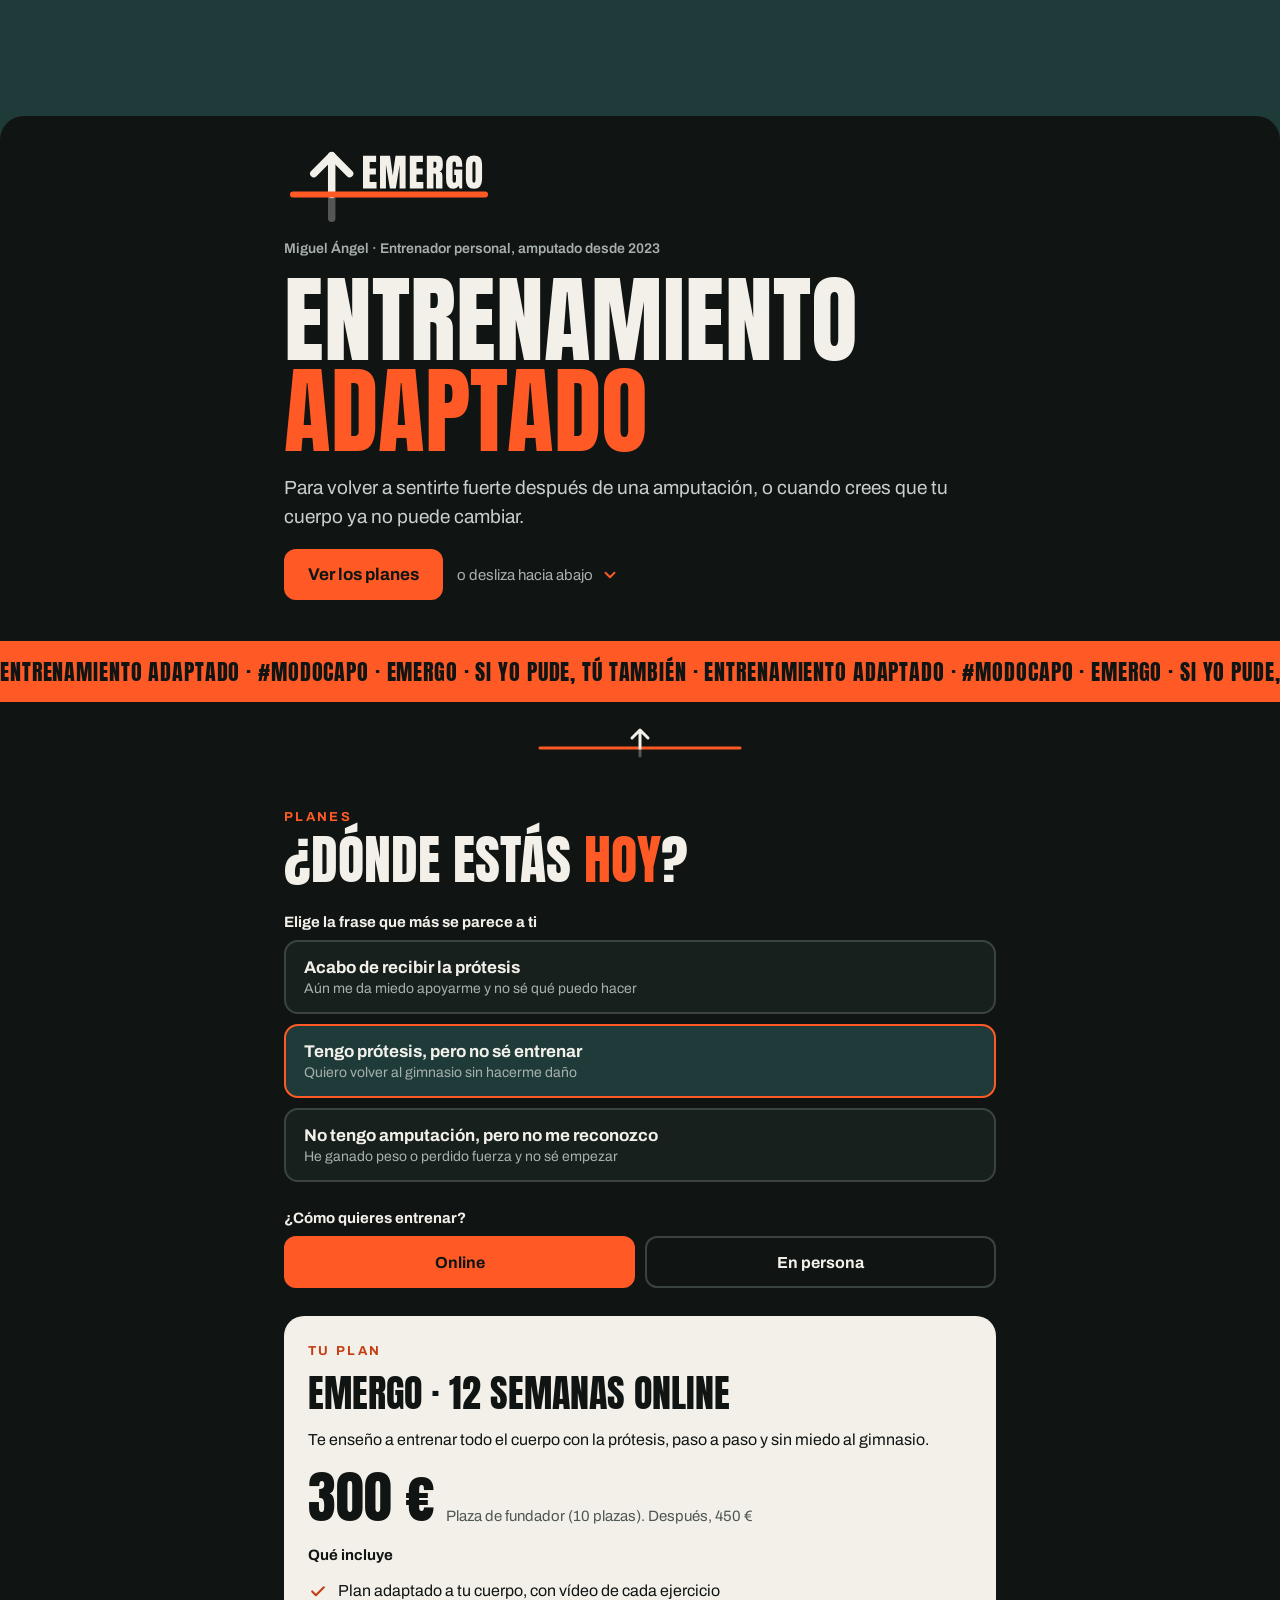
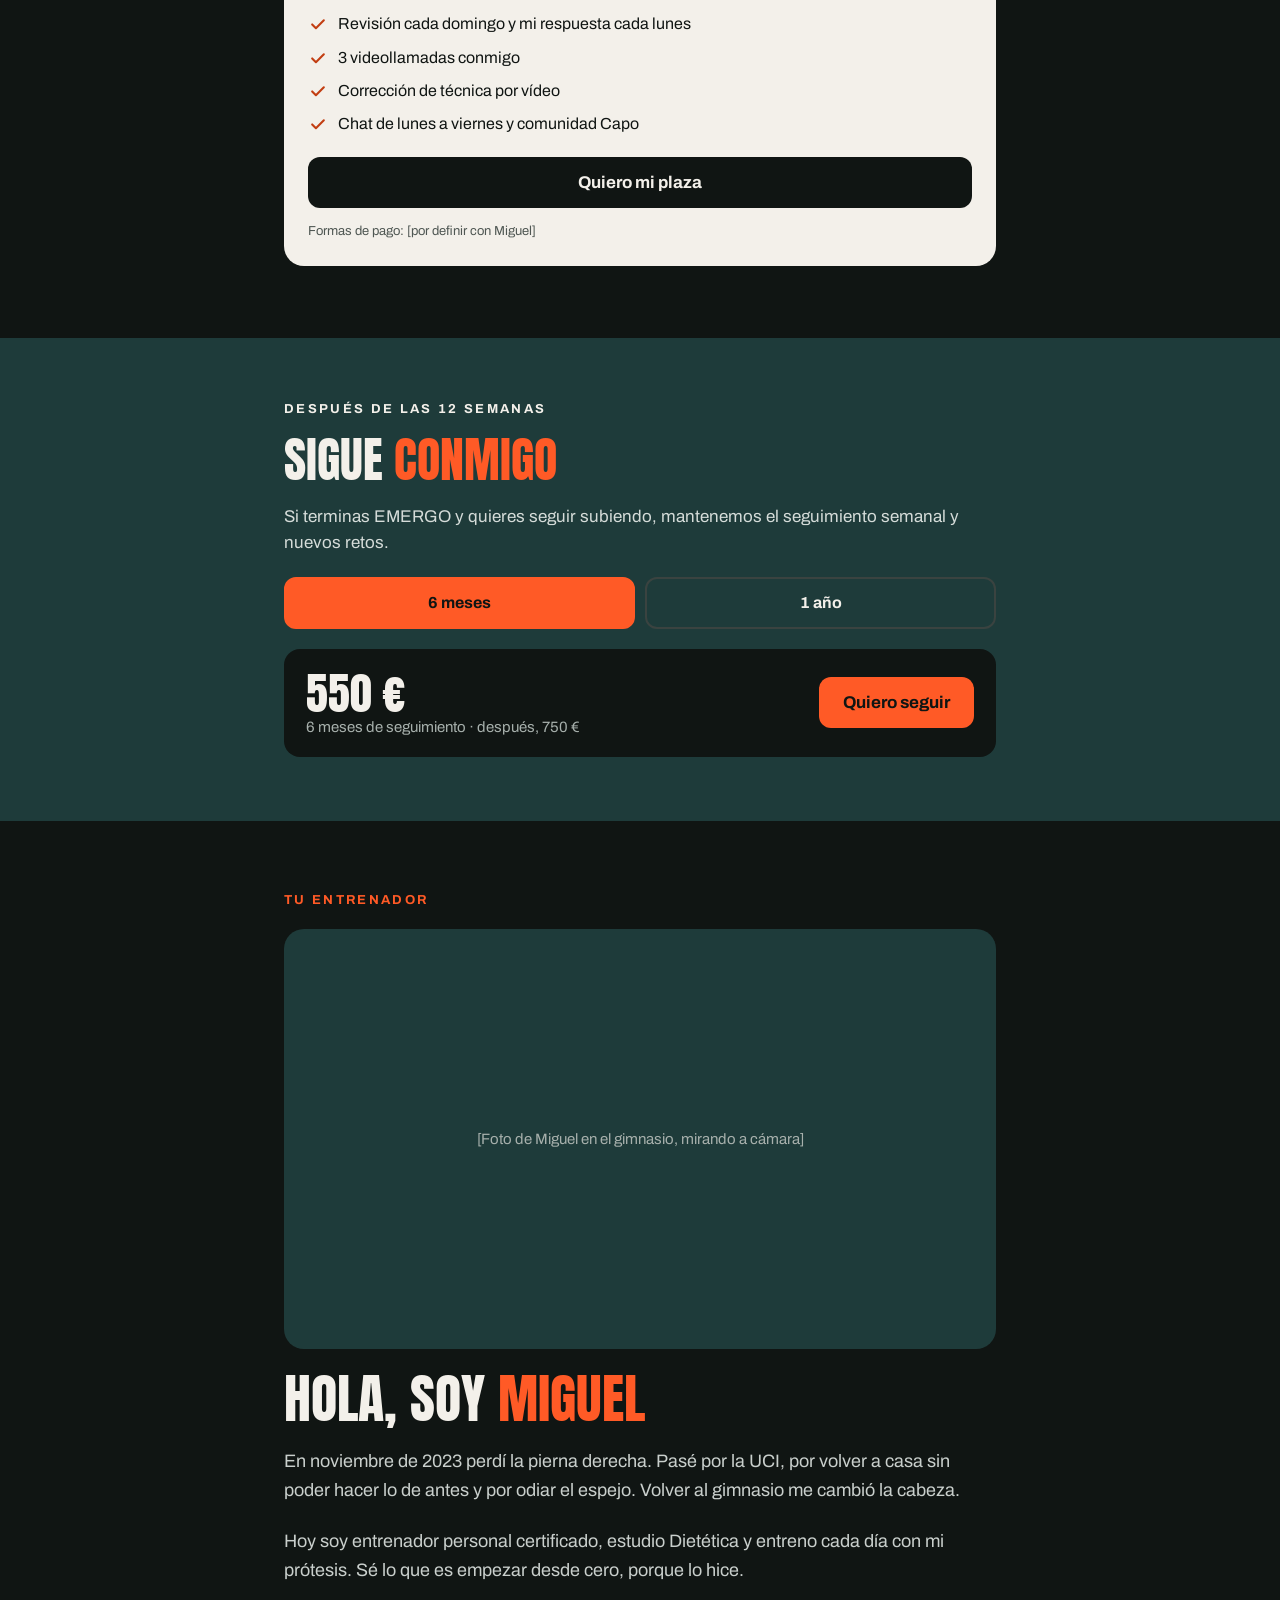
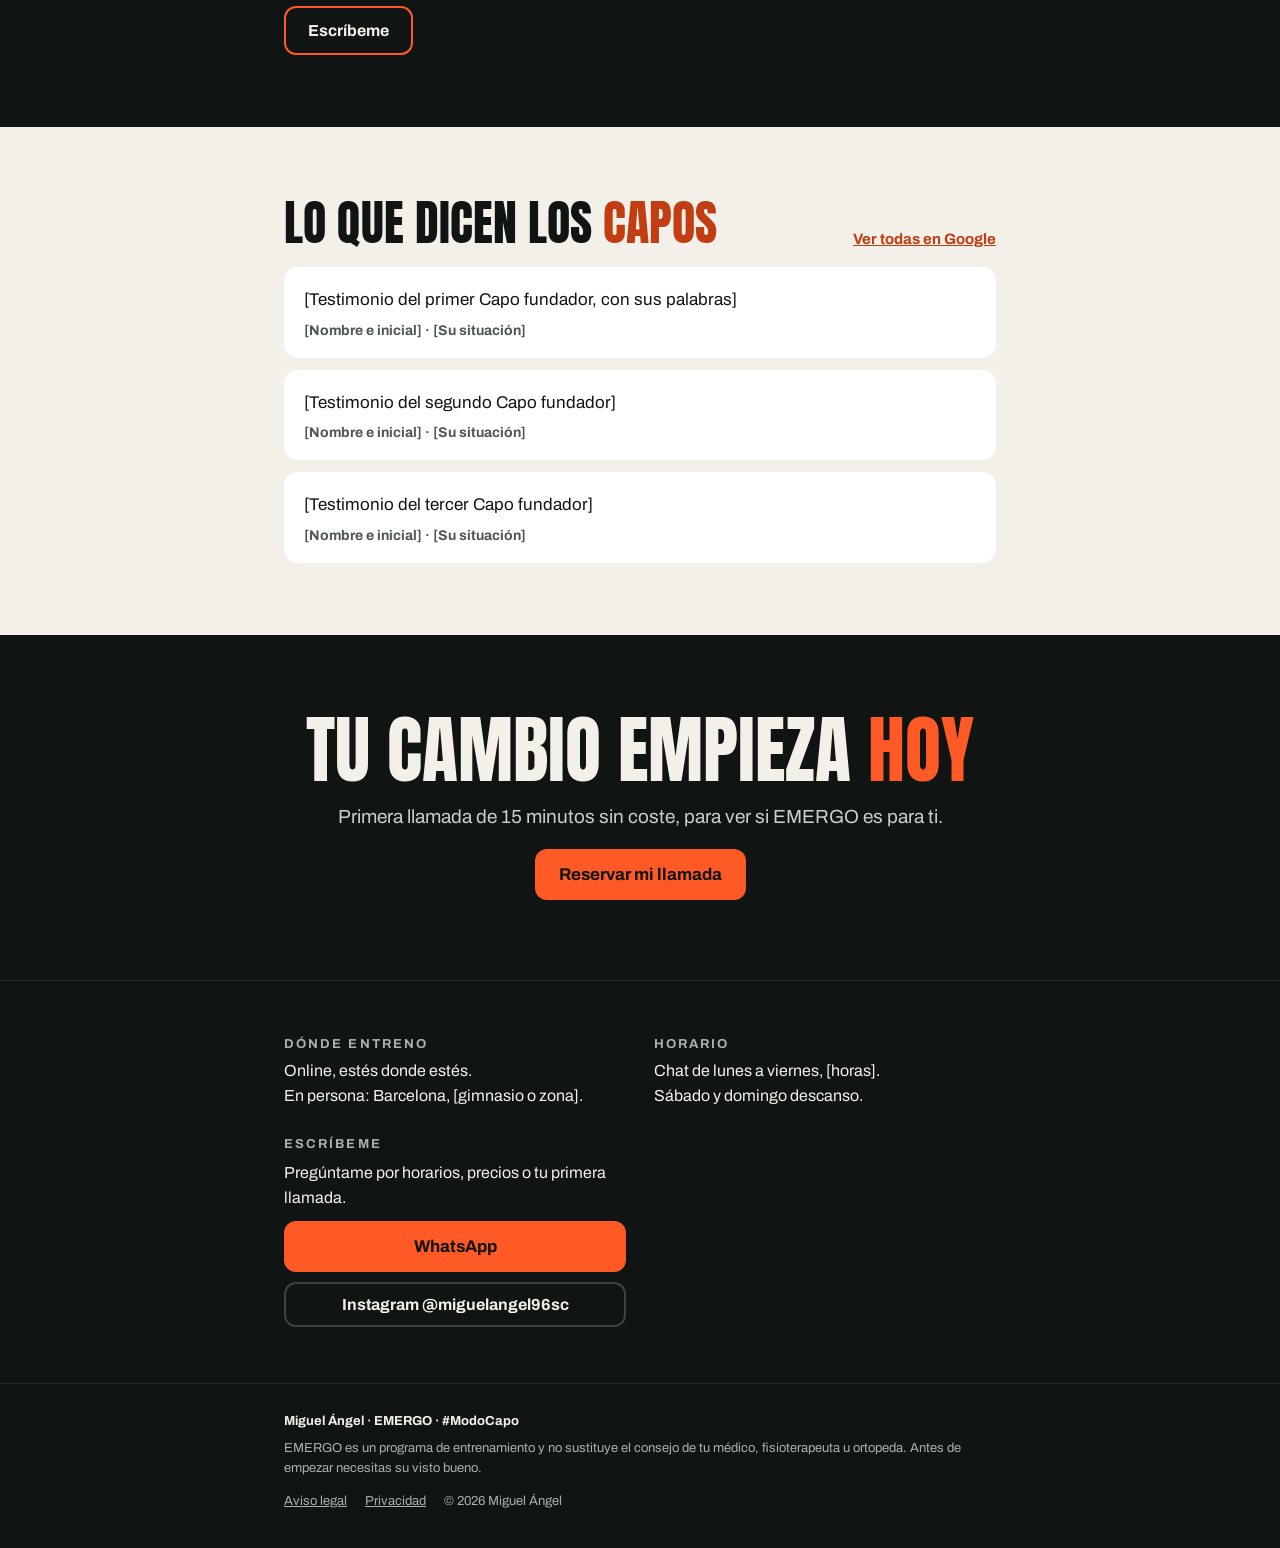
==== index.html @ 6566789f "Add files via upload" ====
<!doctype html>
<html lang="es">
<head>
  <meta charset="utf-8">
  <meta name="viewport" content="width=device-width, initial-scale=1">
  <title>Miguel Ángel · Entrenamiento adaptado | EMERGO</title>
  <meta name="description" content="Entrenamiento online adaptado para volver a sentirte fuerte después de una amputación. EMERGO: 12 semanas con Miguel Ángel, entrenador personal amputado.">
  <meta name="theme-color" content="#101513">
  <meta property="og:title" content="Miguel Ángel · Entrenamiento adaptado">
  <meta property="og:description" content="EMERGO: 12 semanas para volver a sentirte fuerte, con alguien que ya lo vivió.">
  <meta property="og:type" content="website">
  <meta property="og:locale" content="es_ES">
  <meta property="og:image" content="https://TU-DOMINIO/compartir.jpg">
  <meta property="og:url" content="https://TU-DOMINIO/">
  <meta name="twitter:card" content="summary_large_image">
  <link rel="icon" href="/favicon.svg" type="image/svg+xml">
  <link rel="apple-touch-icon" href="/apple-touch-icon.png">
  <link rel="canonical" href="https://TU-DOMINIO/">
  <link rel="stylesheet" href="/estilos.css">
  <script>document.documentElement.classList.add('js');</script>
</head>
<body>

  <!-- ============ 1. PORTADA ============ -->
  <section id="inicio" class="portada">
    <!-- FOTO: sube la foto con el nombre portada.jpg y se verá sola. Luego borra el texto de dentro. -->
    <div class="portada__foto a-zoom">[Foto a pantalla completa: Miguel entrenando, prótesis a la vista]</div>

    <div class="portada__caja">
      <div class="contenedor pila">
        <div class="marca a-sube">
          <svg class="logo" viewBox="0 36 563.5 200" width="210" height="75" role="img" aria-label="EMERGO"><g class="a-emerge"><path d="M128.00 224.00 L128.00 160.00" stroke="#F3F0EA" stroke-width="20.00" stroke-linecap="round" fill="none" opacity="0.3"/><path d="M128.00 160.00 L128.00 56.00" stroke="#F3F0EA" stroke-width="20.00" stroke-linecap="round" fill="none"/><path d="M80.00 104.00 L128.00 56.00 L176.00 104.00" stroke="#F3F0EA" stroke-width="20.00" stroke-linecap="round" stroke-linejoin="round" fill="none"/></g><path d="M24.00 160.00 L539.45 160.00" stroke="#FF5A26" stroke-width="16.00" stroke-linecap="round" fill="none"/><path d="M212.0 144.0V56.0H247.2V73.0H229.9V90.15H246.5V106.69999999999999H229.9V126.85H248.35V144.0ZM257.67 144.0V56.0H284.47L291.87 109.65L299.22 56.0H326.27V144.0H310.17V80.6L300.07 144.0H284.27L273.57 80.6V144.0ZM337.59 144.0V56.0H372.79V73.0H355.49V90.15H372.09000000000003V106.69999999999999H355.49V126.85H373.94V144.0ZM383.26 144.0V56.0H410.26Q417.01 56.0 420.46000000000004 59.074999999999996Q423.91 62.14999999999999 425.08500000000004 67.675Q426.26 73.2 426.26 80.65Q426.26 87.85 424.435 92.14999999999999Q422.61 96.44999999999999 417.56 98.1Q421.71000000000004 98.94999999999999 423.385 102.225Q425.06 105.5 425.06 110.69999999999999V144.0H407.71000000000004V109.55Q407.71000000000004 105.69999999999999 406.135 104.77499999999999Q404.56 103.85 401.06 103.85V144.0ZM401.16 88.6H405.41Q409.06 88.6 409.06 80.65Q409.06 75.5 408.26 73.9Q407.46000000000004 72.3 405.26 72.3H401.16ZM453.73 144.8Q434.88 144.8 434.88 117.8V79.85Q434.88 55.19999999999999 456.48 55.19999999999999Q465.38 55.19999999999999 470.13 58.77499999999999Q474.88 62.349999999999994 476.68 69.19999999999999Q478.48 76.05 478.48 85.9H461.28000000000003V78.1Q461.28000000000003 75.25 460.505 73.32499999999999Q459.73 71.39999999999999 457.28000000000003 71.39999999999999Q454.23 71.39999999999999 453.255 73.44999999999999Q452.28000000000003 75.5 452.28000000000003 77.95V120.6Q452.28000000000003 124.15 453.20500000000004 126.375Q454.13 128.6 456.83 128.6Q459.63 128.6 460.555 126.375Q461.48 124.15 461.48 120.5V107.94999999999999H456.78000000000003V92.75H478.28000000000003V144.0H471.23L468.23 136.6Q463.63 144.8 453.73 144.8ZM509.75 144.8Q499.20000000000005 144.8 493.625 138.425Q488.05 132.05 488.05 120.0V78.2Q488.05 66.89999999999999 493.57500000000005 61.04999999999999Q499.1 55.19999999999999 509.75 55.19999999999999Q520.4 55.19999999999999 525.925 61.04999999999999Q531.45 66.89999999999999 531.45 78.2V120.0Q531.45 132.05 525.875 138.425Q520.3000000000001 144.8 509.75 144.8ZM509.90000000000003 128.6Q513.9 128.6 513.9 120.85V77.89999999999999Q513.9 71.39999999999999 510.0 71.39999999999999Q505.6 71.39999999999999 505.6 78.05V120.95Q505.6 125.05 506.6 126.82499999999999Q507.6 128.6 509.90000000000003 128.6Z" fill="#F3F0EA"/></svg>
        </div>
        <span class="marca__texto a-sube">Miguel Ángel · Entrenador personal, amputado desde 2023</span>
        <h1 class="titulo-xl a-sube d1">Entrenamiento <span class="naranja a-sube d2" style="display:inline-block">adaptado</span></h1>
        <p class="texto-grande a-sube d3">Para volver a sentirte fuerte después de una amputación, o cuando crees que tu cuerpo ya no puede cambiar.</p>
        <div class="fila a-sube d4">
          <a href="#planes" class="btn btn--naranja boton a-brillo">Ver los planes</a>
          <span class="suave fila-mini">o desliza hacia abajo
            <svg class="a-flota" width="18" height="18" viewBox="0 0 24 24" fill="none" stroke="#FF5A26" stroke-width="2.5" stroke-linecap="round" stroke-linejoin="round" aria-hidden="true"><path d="M6 9l6 6 6-6"/></svg>
          </span>
        </div>
      </div>
    </div>
  </section>

  <!-- Cinta que se mueve -->
  <div class="cinta-caja" aria-hidden="true">
    <div class="cinta">
      <span>ENTRENAMIENTO ADAPTADO · #MODOCAPO · EMERGO · SI YO PUDE, TÚ TAMBIÉN · ENTRENAMIENTO ADAPTADO · #MODOCAPO · EMERGO · SI YO PUDE, TÚ TAMBIÉN ·</span>
      <span>ENTRENAMIENTO ADAPTADO · #MODOCAPO · EMERGO · SI YO PUDE, TÚ TAMBIÉN · ENTRENAMIENTO ADAPTADO · #MODOCAPO · EMERGO · SI YO PUDE, TÚ TAMBIÉN ·</span>
    </div>
  </div>

  <div class="separador" aria-hidden="true">
    <svg width="220" height="40" viewBox="0 0 220 40" style="overflow:visible">
      <path class="a-linea" d="M10 26 H210" stroke="#FF5A26" stroke-width="3" stroke-linecap="round"/>
      <g class="a-emerge">
        <path d="M110 34 V26" stroke="#F3F0EA" stroke-width="3" stroke-linecap="round" opacity="0.3"/>
        <path d="M110 26 V8 M102 16 L110 8 L118 16" fill="none" stroke="#F3F0EA" stroke-width="3" stroke-linecap="round" stroke-linejoin="round"/>
      </g>
    </svg>
  </div>

  <!-- ============ 2. PLANES ============ -->
  <section id="planes" class="contenedor seccion pila-28">
    <div class="pila-8">
      <span class="etiqueta naranja">PLANES</span>
      <h2 class="titulo-l revela">¿Dónde estás <span class="naranja">hoy</span>?</h2>
    </div>

    <fieldset class="grupo">
      <legend>Elige la frase que más se parece a ti</legend>
      <div class="pila-10" data-grupo="nivel">
        <button type="button" class="opcion tarjeta" data-valor="reciente" aria-pressed="false">
          <strong>Acabo de recibir la prótesis</strong>
          <span>Aún me da miedo apoyarme y no sé qué puedo hacer</span>
        </button>
        <button type="button" class="opcion tarjeta" data-valor="protesis" aria-pressed="true">
          <strong>Tengo prótesis, pero no sé entrenar</strong>
          <span>Quiero volver al gimnasio sin hacerme daño</span>
        </button>
        <button type="button" class="opcion tarjeta" data-valor="sin" aria-pressed="false">
          <strong>No tengo amputación, pero no me reconozco</strong>
          <span>He ganado peso o perdido fuerza y no sé empezar</span>
        </button>
      </div>
    </fieldset>

    <fieldset class="grupo">
      <legend>¿Cómo quieres entrenar?</legend>
      <div class="dos-columnas" data-grupo="modo">
        <button type="button" class="chip boton" data-valor="online" aria-pressed="true">Online</button>
        <button type="button" class="chip boton" data-valor="presencial" aria-pressed="false">En persona</button>
      </div>
    </fieldset>

    <article class="plan revela" aria-live="polite">
      <span class="etiqueta naranja-oscuro">TU PLAN</span>
      <h3 class="plan__nombre" id="plan-nombre">EMERGO · 12 semanas online</h3>
      <p class="plan__frase" id="plan-frase">Te enseño a entrenar todo el cuerpo con la prótesis, paso a paso y sin miedo al gimnasio.</p>
      <div class="plan__precio-fila">
        <span class="plan__precio" id="plan-precio">300 €</span>
        <span class="plan__nota" id="plan-nota">Plaza de fundador (10 plazas). Después, 450 €</span>
      </div>
      <h4 class="plan__sub">Qué incluye</h4>
      <ul class="lista-check" id="plan-incluye"></ul>
      <a href="#contacto" class="btn btn--oscuro boton" id="plan-boton">Quiero mi plaza</a>
      <p class="plan__pago">Formas de pago: [por definir con Miguel]</p>
    </article>
  </section>

  <!-- ============ 3. SIGUE CONMIGO ============ -->
  <section class="fondo-profundo">
    <div class="contenedor seccion-64 pila-20">
      <span class="etiqueta">DESPUÉS DE LAS 12 SEMANAS</span>
      <h2 class="titulo-m revela">Sigue <span class="naranja">conmigo</span></h2>
      <p class="texto-17 claro">Si terminas EMERGO y quieres seguir subiendo, mantenemos el seguimiento semanal y nuevos retos.</p>
      <div class="dos-columnas" data-grupo="seguir">
        <button type="button" class="chip boton" data-valor="6" aria-pressed="true">6 meses</button>
        <button type="button" class="chip boton" data-valor="12" aria-pressed="false">1 año</button>
      </div>
      <div class="seguir revela" aria-live="polite">
        <div class="pila-4">
          <span class="seguir__precio" id="seguir-precio">550 €</span>
          <span class="suave texto-14" id="seguir-nota">6 meses de seguimiento · después, 750 €</span>
        </div>
        <a href="#contacto" class="btn btn--naranja boton">Quiero seguir</a>
      </div>
    </div>
  </section>

  <!-- ============ 4. HOLA, SOY MIGUEL ============ -->
  <section class="contenedor seccion-72 pila-22">
    <span class="etiqueta naranja">TU ENTRENADOR</span>
    <!-- FOTO: sube la foto con el nombre miguel.jpg y se verá sola. Luego borra el texto de dentro. -->
    <div class="foto-miguel revela">[Foto de Miguel en el gimnasio, mirando a cámara]</div>
    <h2 class="titulo-l revela">Hola, soy <span class="naranja">Miguel</span></h2>
    <p class="texto-18 revela">En noviembre de 2023 perdí la pierna derecha. Pasé por la UCI, por volver a casa sin poder hacer lo de antes y por odiar el espejo. Volver al gimnasio me cambió la cabeza.</p>
    <p class="texto-18 revela">Hoy soy entrenador personal certificado, estudio Dietética y entreno cada día con mi prótesis. Sé lo que es empezar desde cero, porque lo hice.</p>
    <a href="#contacto" class="btn btn--borde boton" style="align-self:flex-start">Escríbeme</a>
  </section>

  <!-- ============ 5. TESTIMONIOS ============ -->
  <section class="fondo-hueso">
    <div class="contenedor seccion-72 pila-20">
      <div class="fila-entre">
        <h2 class="titulo-m revela">Lo que dicen los <span class="naranja-oscuro">Capos</span></h2>
        <!-- Cambia el # por el enlace a la ficha de Google de Miguel -->
        <a href="#" class="enlace-oscuro">Ver todas en Google</a>
      </div>
      <div class="pila-12">
        <figure class="testimonio revela tarjeta">
          <blockquote>[Testimonio del primer Capo fundador, con sus palabras]</blockquote>
          <figcaption>[Nombre e inicial] · [Su situación]</figcaption>
        </figure>
        <figure class="testimonio revela tarjeta">
          <blockquote>[Testimonio del segundo Capo fundador]</blockquote>
          <figcaption>[Nombre e inicial] · [Su situación]</figcaption>
        </figure>
        <figure class="testimonio revela tarjeta">
          <blockquote>[Testimonio del tercer Capo fundador]</blockquote>
          <figcaption>[Nombre e inicial] · [Su situación]</figcaption>
        </figure>
      </div>
    </div>
  </section>

  <!-- ============ 6. CIERRE ============ -->
  <section class="contenedor seccion-80 pila-18 centrado">
    <h2 class="titulo-xl-2 revela">Tu cambio empieza <span class="naranja">hoy</span></h2>
    <p class="texto-grande">Primera llamada de 15 minutos sin coste, para ver si EMERGO es para ti.</p>
    <a href="#contacto" class="btn btn--naranja boton a-brillo">Reservar mi llamada</a>
  </section>

  <!-- ============ 7. CONTACTO ============ -->
  <section id="contacto" class="borde-arriba">
    <div class="contenedor seccion-56 rejilla-contacto">
      <div class="pila-8">
        <h3 class="mini-titulo">DÓNDE ENTRENO</h3>
        <p>Online, estés donde estés.<br>En persona: Barcelona, [gimnasio o zona].</p>
      </div>
      <div class="pila-8">
        <h3 class="mini-titulo">HORARIO</h3>
        <p>Chat de lunes a viernes, [horas].<br>Sábado y domingo descanso.</p>
      </div>
      <div class="pila-10">
        <h3 class="mini-titulo">ESCRÍBEME</h3>
        <p>Pregúntame por horarios, precios o tu primera llamada.</p>
        <!-- WHATSAPP: cambia 34XXXXXXXXX por el número de Miguel (34 + su móvil, sin espacios ni +) -->
        <a href="https://wa.me/34XXXXXXXXX?text=Hola%20Miguel%2C%20CAPO" class="btn btn--naranja boton" target="_blank" rel="noopener">WhatsApp</a>
        <a href="https://instagram.com/miguelangel96sc" class="btn btn--gris boton" target="_blank" rel="noopener">Instagram @miguelangel96sc</a>
      </div>
    </div>
  </section>

  <footer class="borde-arriba">
    <div class="contenedor pie">
      <span class="pie__marca">Miguel Ángel · EMERGO · #ModoCapo</span>
      <span>EMERGO es un programa de entrenamiento y no sustituye el consejo de tu médico, fisioterapeuta u ortopeda. Antes de empezar necesitas su visto bueno.</span>
      <nav class="pie__legal" aria-label="Legal"><a href="/aviso-legal">Aviso legal</a><a href="/privacidad">Privacidad</a><span>© 2026 Miguel Ángel</span></nav>
    </div>
  </footer>

  <script src="/app.js" defer></script>
</body>
</html>
---- estilos.css ----
/* =========================================================
   Web de Miguel Ángel · EMERGO
   Colores: Fondo #101513 · Profundo #1E3B3A · Piedra #A7B0AC
            Hueso #F3F0EA · Brasa #FF5A26 · Brasa oscura #C23E12
   Letras:  Anton (títulos) + Archivo (texto)
   ========================================================= */

/* Tipografías metidas dentro de este archivo (sin Google Fonts ni carpetas) */
@font-face { font-family: 'Anton'; src: url('[data-uri]') format('woff2'); font-weight: 400; font-display: swap; }
@font-face { font-family: 'Archivo'; src: url('[data-uri]') format('woff2'); font-weight: 400; font-display: swap; }
@font-face { font-family: 'Archivo'; src: url('[data-uri]') format('woff2'); font-weight: 500; font-display: swap; }
@font-face { font-family: 'Archivo'; src: url('[data-uri]') format('woff2'); font-weight: 600; font-display: swap; }
@font-face { font-family: 'Archivo'; src: url('[data-uri]') format('woff2'); font-weight: 700; font-display: swap; }
@font-face { font-family: 'Archivo'; src: url('[data-uri]') format('woff2'); font-weight: 800; font-display: swap; }

:root {
  --fondo: #101513;
  --profundo: #1E3B3A;
  --piedra: #A7B0AC;
  --hueso: #F3F0EA;
  --brasa: #FF5A26;
  --brasa-oscura: #C23E12;
  --gris-texto: #4F5753;
  --linea: #3A4340;
  --caja: #18201E;
}

* { box-sizing: border-box; }
html { scroll-behavior: smooth; }
body {
  margin: 0;
  background: var(--fondo);
  color: var(--hueso);
  font-family: 'Archivo', system-ui, sans-serif;
  -webkit-font-smoothing: antialiased;
}
a { color: var(--brasa); }
a:hover { color: #FF7A4F; }
p { margin: 0; }
h1, h2, h3, h4 { margin: 0; }
img { max-width: 100%; display: block; }

/* ---------- Estructura ---------- */
.contenedor { max-width: 760px; margin: 0 auto; padding-left: 24px; padding-right: 24px; }
.seccion { padding-top: 48px; padding-bottom: 72px; }
.seccion-56 { padding-top: 56px; padding-bottom: 56px; }
.seccion-64 { padding-top: 64px; padding-bottom: 64px; }
.seccion-72 { padding-top: 72px; padding-bottom: 72px; }
.seccion-80 { padding-top: 80px; padding-bottom: 80px; }
.pila, .pila-4, .pila-8, .pila-10, .pila-12, .pila-18, .pila-20, .pila-22, .pila-28 { display: flex; flex-direction: column; }
.pila { gap: 18px; }
.pila-4 { gap: 4px; } .pila-8 { gap: 8px; } .pila-10 { gap: 10px; } .pila-12 { gap: 12px; }
.pila-18 { gap: 18px; } .pila-20 { gap: 20px; } .pila-22 { gap: 22px; } .pila-28 { gap: 28px; }
.fila { display: flex; flex-wrap: wrap; gap: 14px; align-items: center; }
.fila-mini { display: inline-flex; align-items: center; gap: 8px; }
.fila-entre { display: flex; flex-wrap: wrap; justify-content: space-between; align-items: flex-end; gap: 12px; }
.dos-columnas { display: grid; grid-template-columns: repeat(2, minmax(0, 1fr)); gap: 10px; }
.centrado { text-align: center; align-items: center; }
.fondo-profundo { background: var(--profundo); }
.fondo-hueso { background: var(--hueso); color: var(--fondo); }
.borde-arriba { border-top: 1px solid #222B28; }

/* ---------- Textos ---------- */
.titulo-xl, .titulo-xl-2, .titulo-l, .titulo-m, .plan__nombre, .plan__precio, .seguir__precio {
  font-family: 'Anton', Impact, sans-serif; font-weight: 400; text-transform: uppercase;
}
.titulo-xl { font-size: clamp(2.6rem, 11vw, 6rem); line-height: 0.95; overflow-wrap: break-word; hyphens: auto; }
.titulo-xl-2 { font-size: clamp(2.6rem, 8vw, 4.6rem); line-height: 0.95; }
.titulo-l { font-size: clamp(2.2rem, 6vw, 3.4rem); line-height: 1; }
.titulo-m { font-size: clamp(2rem, 5.5vw, 3rem); line-height: 1; }
.texto-grande { font-size: 19px; line-height: 1.5; color: #C9CFCC; }
.texto-18 { font-size: 18px; line-height: 1.6; color: #C9CFCC; }
.texto-17 { font-size: 17px; line-height: 1.55; }
.texto-14 { font-size: 14px; }
.claro { color: #D5DCD9; }
.suave { color: var(--piedra); font-size: 15px; }
.naranja { color: var(--brasa); }
.naranja-oscuro { color: var(--brasa-oscura); }
.etiqueta { font-size: 13px; font-weight: 700; letter-spacing: 0.18em; }
.mini-titulo { font-size: 13px; font-weight: 700; letter-spacing: 0.16em; color: var(--piedra); }
#contacto p { font-size: 16px; line-height: 1.55; }

/* ---------- Portada ---------- */
.portada { position: relative; min-height: 640px; display: flex; flex-direction: column; justify-content: flex-end; background: var(--profundo); overflow: hidden; }
.portada__foto {
  position: absolute; inset: 0;
  display: flex; align-items: center; justify-content: center; text-align: center; padding: 24px;
  color: var(--piedra); font-size: 15px;
  background: var(--profundo) url('/portada.jpg') center / cover no-repeat;
}
.portada__caja { position: relative; background: var(--fondo); border-radius: 24px 24px 0 0; padding: 32px 0 40px; }
.marca { display: flex; align-items: center; }
.marca .logo { display: block; height: auto; }
.marca__texto { font-size: 14px; font-weight: 600; color: var(--piedra); }

/* ---------- Cinta y separador ---------- */
.cinta-caja { overflow: hidden; background: var(--brasa); color: var(--fondo); padding: 14px 0; border-top: 1px solid var(--fondo); }
.cinta { display: flex; width: max-content; font-family: 'Anton', Impact, sans-serif; font-size: 22px; letter-spacing: 0.04em; white-space: nowrap; }
.cinta span { padding-right: 28px; }
.separador { display: flex; justify-content: center; padding-top: 20px; }

/* ---------- Botones ---------- */
.btn { display: inline-block; text-decoration: none; font-weight: 700; font-size: 17px; padding: 16px 24px; border-radius: 12px; text-align: center; cursor: pointer; }
.btn--naranja { background: var(--brasa); color: var(--fondo); }
.btn--naranja:hover { color: var(--fondo); background: #FF6B3B; }
.btn--oscuro { background: var(--fondo); color: var(--hueso); }
.btn--oscuro:hover { color: var(--hueso); }
.btn--borde { border: 2px solid var(--brasa); color: var(--hueso); padding: 14px 22px; font-size: 16px; }
.btn--borde:hover { color: var(--hueso); }
.btn--gris { border: 2px solid var(--linea); color: var(--hueso); font-size: 16px; padding: 12px; }
.btn--gris:hover { color: var(--hueso); }
.enlace-oscuro { color: var(--brasa-oscura); font-weight: 700; font-size: 15px; }
a:focus-visible, button:focus-visible { outline: 3px solid var(--brasa); outline-offset: 3px; }

/* ---------- Selectores (planes) ---------- */
.grupo { margin: 0; padding: 0; border: 0; }
.grupo legend { font-size: 15px; font-weight: 700; margin-bottom: 10px; padding: 0; }
.opcion {
  text-align: left; min-height: 64px; padding: 16px 18px; border-radius: 14px;
  border: 2px solid var(--linea); background: var(--caja); color: var(--hueso);
  font-family: inherit; cursor: pointer; display: flex; flex-direction: column; gap: 4px; width: 100%;
}
.opcion strong { font-size: 17px; }
.opcion span { font-size: 14px; color: var(--piedra); }
.opcion[aria-pressed="true"] { border-color: var(--brasa); background: var(--profundo); }
.chip {
  height: 52px; border-radius: 12px; border: 2px solid var(--linea); background: transparent;
  color: var(--hueso); font-size: 16px; font-weight: 700; font-family: inherit; cursor: pointer;
}
.chip[aria-pressed="true"] { background: var(--brasa); border-color: var(--brasa); color: var(--fondo); }

/* ---------- Tarjeta del plan ---------- */
.plan { background: var(--hueso); color: var(--fondo); border-radius: 20px; padding: 28px 24px; display: flex; flex-direction: column; gap: 16px; }
.plan__nombre { font-size: 38px; line-height: 1; }
.plan__frase { font-size: 16px; line-height: 1.55; }
.plan__precio-fila { display: flex; align-items: baseline; flex-wrap: wrap; gap: 12px; }
.plan__precio { font-size: 56px; line-height: 1; }
.plan__nota { font-size: 15px; color: var(--gris-texto); }
.plan__sub { margin-top: 6px; font-size: 15px; font-weight: 700; }
.plan__pago { font-size: 13px; color: var(--gris-texto); }
.plan .btn { margin-top: 6px; }
.lista-check { margin: 0; padding: 0; list-style: none; display: flex; flex-direction: column; gap: 10px; font-size: 16px; line-height: 1.45; }
.lista-check li { display: flex; gap: 10px; }
.lista-check svg { flex-shrink: 0; margin-top: 2px; }
.plan.cambia { animation: pop .35s ease; }

/* ---------- Sigue conmigo ---------- */
.seguir { display: flex; flex-wrap: wrap; justify-content: space-between; align-items: center; gap: 16px; background: var(--fondo); border-radius: 16px; padding: 22px; }
.seguir__precio { font-size: 44px; line-height: 1; }

/* ---------- Miguel y testimonios ---------- */
.foto-miguel {
  height: 420px; border-radius: 20px; display: flex; align-items: center; justify-content: center; text-align: center;
  color: var(--piedra); font-size: 15px; padding: 24px;
  background: var(--profundo) url('/miguel.jpg') center / cover no-repeat;
}
.testimonio { margin: 0; background: #FFFFFF; border-radius: 14px; padding: 20px; display: flex; flex-direction: column; gap: 10px; }
.testimonio blockquote { margin: 0; font-size: 17px; line-height: 1.5; }
.testimonio figcaption { font-size: 14px; font-weight: 700; color: var(--gris-texto); }

/* ---------- Contacto y pie ---------- */
.rejilla-contacto { display: grid; grid-template-columns: repeat(auto-fit, minmax(220px, 1fr)); gap: 28px; }
.pie { padding-top: 28px; padding-bottom: 36px; display: flex; flex-direction: column; gap: 8px; font-size: 13px; line-height: 1.5; color: var(--piedra); }
.pie__marca { font-weight: 700; color: var(--hueso); }
.pie__legal { display: flex; flex-wrap: wrap; gap: 18px; margin-top: 6px; }
.pie__legal a { color: var(--piedra); }

/* ---------- Páginas legales y 404 ---------- */
.legal { max-width: 760px; margin: 0 auto; padding: 40px 24px 80px; line-height: 1.65; }
.legal h1 { font-family: 'Anton', Impact, sans-serif; font-weight: 400; text-transform: uppercase; font-size: clamp(2.2rem, 7vw, 3.4rem); line-height: 1; margin: 24px 0 12px; }
.legal h2 { font-size: 20px; margin: 32px 0 8px; }
.legal p, .legal li { color: #C9CFCC; font-size: 16px; }
.legal p + p { margin-top: 10px; }
.legal .aviso { background: var(--profundo); border-radius: 12px; padding: 14px 16px; color: var(--hueso); font-size: 15px; }
.cabecera { max-width: 760px; margin: 0 auto; padding: 24px; display: flex; justify-content: space-between; align-items: center; gap: 16px; }
.cabecera a { font-weight: 700; }
.error { min-height: 80vh; display: flex; flex-direction: column; justify-content: center; align-items: center; text-align: center; gap: 18px; padding: 24px; }

/* =========================================================
   ANIMACIONES
   ========================================================= */
@keyframes subir  { from { opacity: 0; transform: translateY(28px); } to { opacity: 1; transform: none; } }
@keyframes emerge { 0% { transform: translateY(14px); opacity: 0; } 40% { opacity: 1; } 70%, 100% { transform: translateY(0); opacity: 1; } }
@keyframes flota  { 0%, 100% { transform: translateY(0); } 50% { transform: translateY(-6px); } }
@keyframes zoom   { from { transform: scale(1.08); } to { transform: scale(1); } }
@keyframes cinta  { from { transform: translateX(0); } to { transform: translateX(-50%); } }
@keyframes brillo { 0%, 100% { box-shadow: 0 0 0 0 rgba(255, 90, 38, .55); } 60% { box-shadow: 0 0 0 14px rgba(255, 90, 38, 0); } }
@keyframes linea  { from { transform: scaleX(0); } to { transform: scaleX(1); } }
@keyframes pop    { 0% { transform: scale(.98); opacity: .6; } 100% { transform: none; opacity: 1; } }

.a-sube { animation: subir .8s cubic-bezier(.2, .7, .2, 1) both; }
.d1 { animation-delay: .15s; } .d2 { animation-delay: .3s; } .d3 { animation-delay: .45s; } .d4 { animation-delay: .6s; }
.a-zoom { animation: zoom 6s ease-out both; }
.a-emerge { animation: emerge 2.4s cubic-bezier(.2, .7, .2, 1) infinite; }
.a-flota { display: inline-block; animation: flota 1.6s ease-in-out infinite; }
.a-brillo { animation: brillo 2.4s ease-out infinite; }
.a-linea { transform-box: fill-box; transform-origin: center; animation: linea 1s cubic-bezier(.2, .7, .2, 1) both; }
.cinta { animation: cinta 22s linear infinite; }
.boton { transition: transform .2s ease, background-color .25s ease, border-color .25s ease, color .25s ease; }
.boton:hover { transform: translateY(-2px); }
.boton:active { transform: scale(.97); }
.tarjeta { transition: transform .25s ease, border-color .25s ease, background-color .25s ease; }
.tarjeta:hover { transform: translateY(-3px); }

/* Aparecer al bajar: lo activa js/app.js (funciona en todos los navegadores) */
.js .revela { opacity: 0; transform: translateY(28px); transition: opacity .7s ease, transform .7s cubic-bezier(.2, .7, .2, 1); }
.js .revela.visible { opacity: 1; transform: none; }

/* Quien tiene activado "reducir movimiento" ve la web quieta */
@media (prefers-reduced-motion: reduce) {
  *, *::before, *::after { animation: none !important; transition: none !important; }
  html { scroll-behavior: auto; }
  .js .revela { opacity: 1; transform: none; }
}
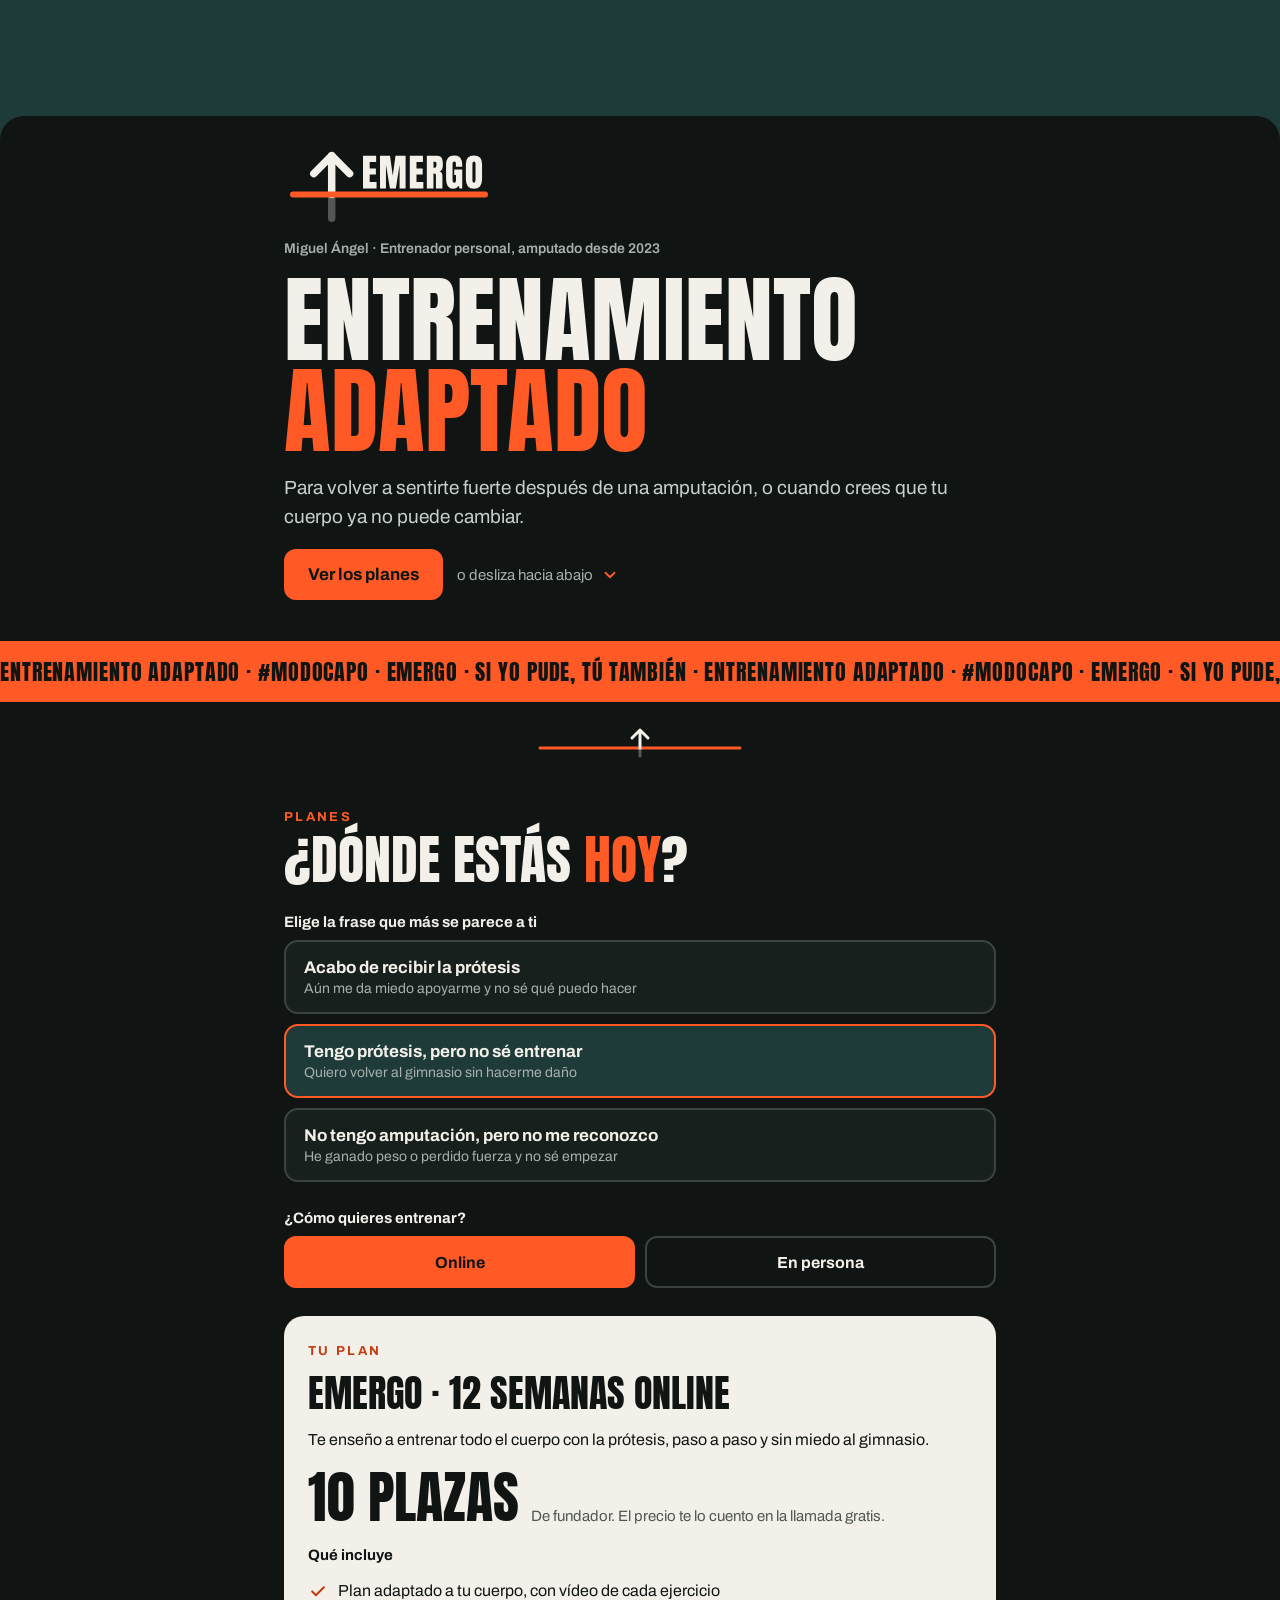
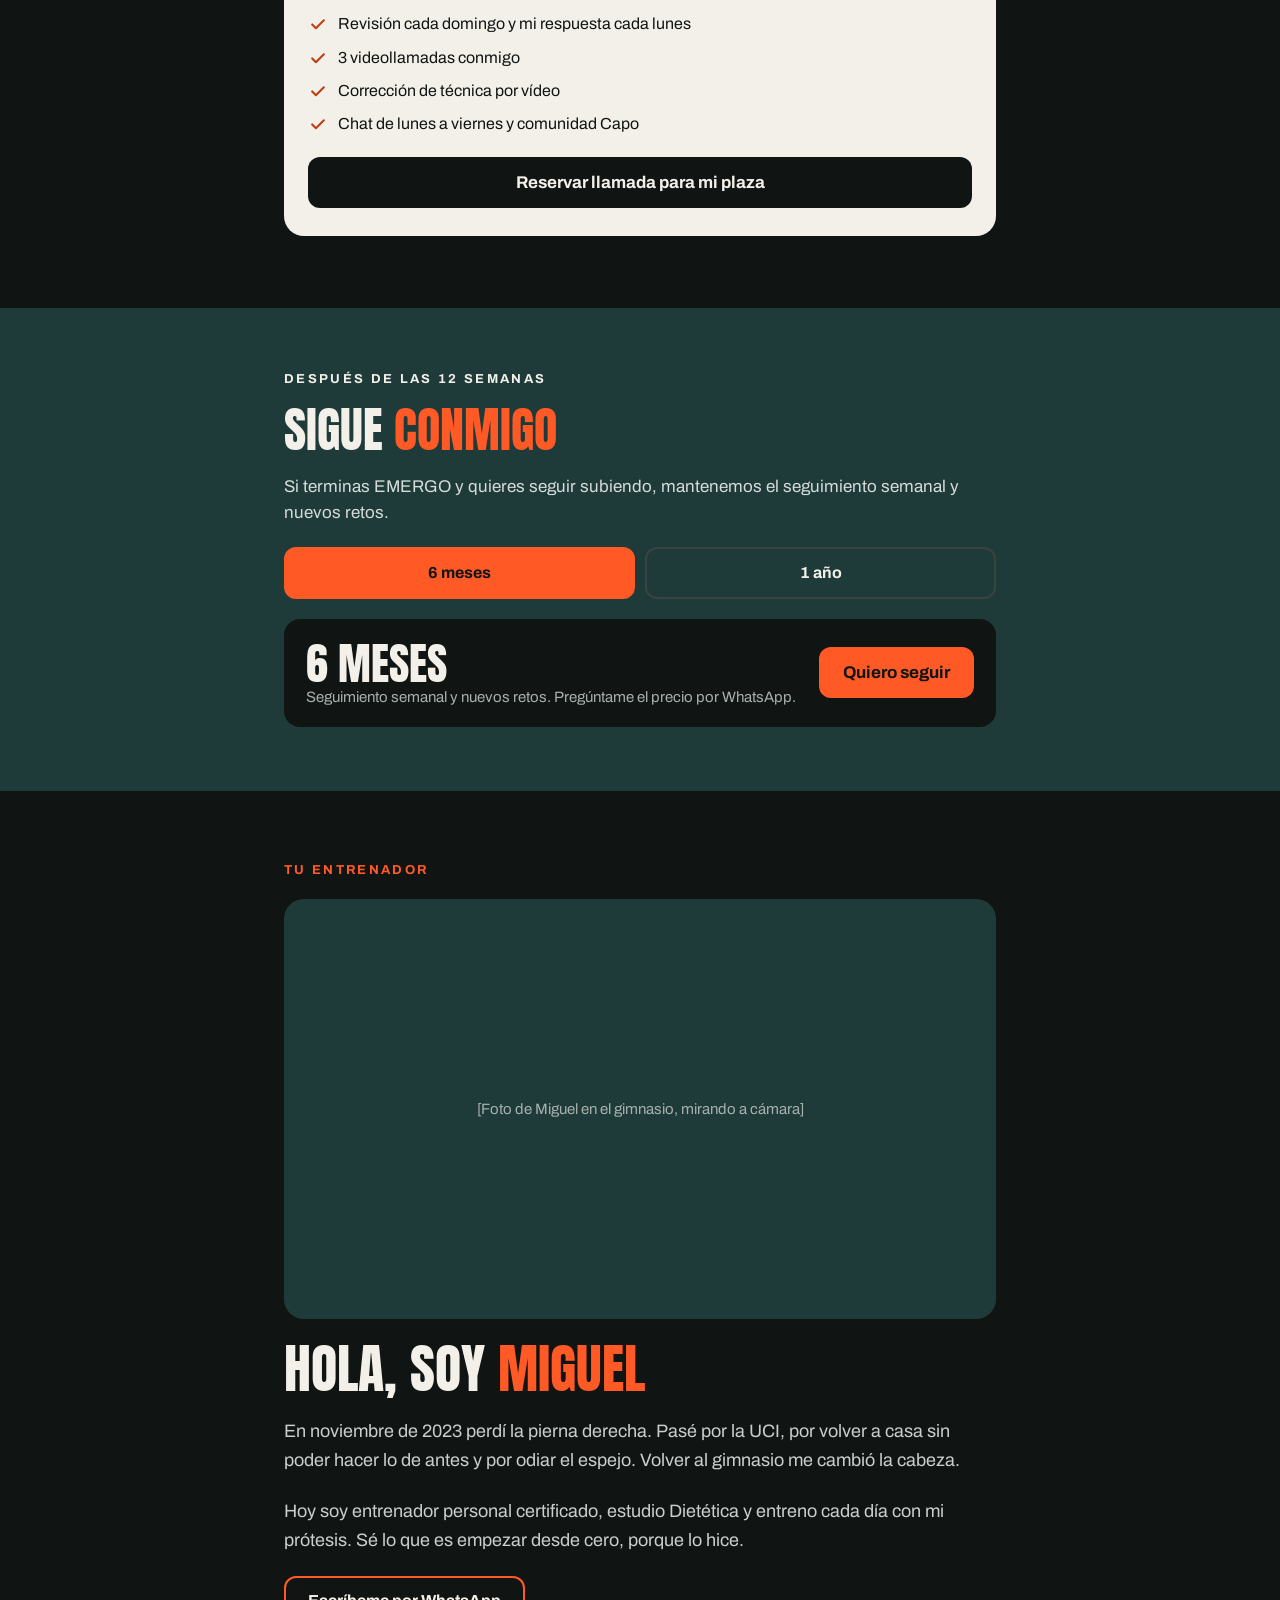
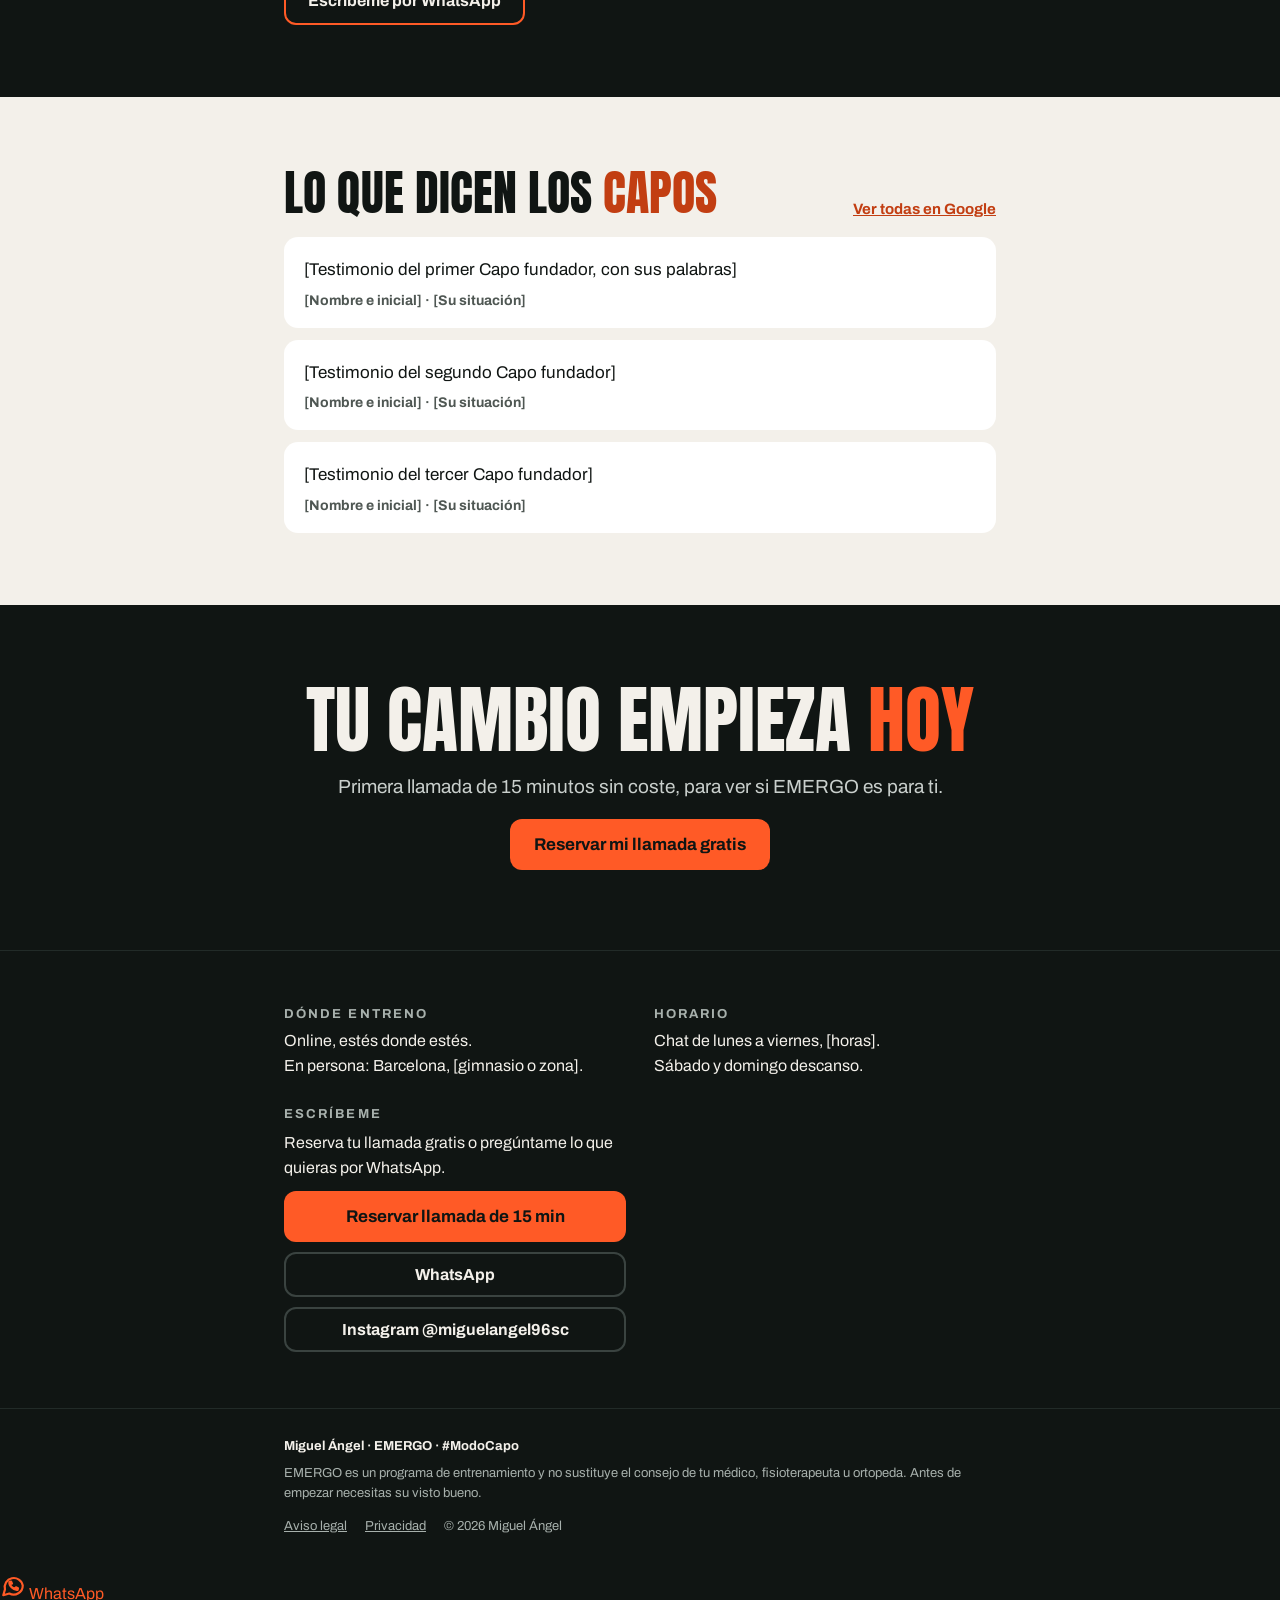
==== commit 27171720: "Add files via upload" ====
--- a/index.html
+++ b/index.html
@@ -100,13 +100,12 @@
       <h3 class="plan__nombre" id="plan-nombre">EMERGO · 12 semanas online</h3>
       <p class="plan__frase" id="plan-frase">Te enseño a entrenar todo el cuerpo con la prótesis, paso a paso y sin miedo al gimnasio.</p>
       <div class="plan__precio-fila">
-        <span class="plan__precio" id="plan-precio">300 €</span>
-        <span class="plan__nota" id="plan-nota">Plaza de fundador (10 plazas). Después, 450 €</span>
+        <span class="plan__precio" id="plan-precio">10 plazas</span>
+        <span class="plan__nota" id="plan-nota">De fundador. El precio te lo cuento en la llamada gratis.</span>
       </div>
       <h4 class="plan__sub">Qué incluye</h4>
       <ul class="lista-check" id="plan-incluye"></ul>
-      <a href="#contacto" class="btn btn--oscuro boton" id="plan-boton">Quiero mi plaza</a>
-      <p class="plan__pago">Formas de pago: [por definir con Miguel]</p>
+      <a href="#contacto" class="btn btn--oscuro boton" id="plan-boton" data-calendly="llamada" target="_blank" rel="noopener">Reservar llamada para mi plaza</a>
     </article>
   </section>
 
@@ -122,10 +121,10 @@
       </div>
       <div class="seguir revela" aria-live="polite">
         <div class="pila-4">
-          <span class="seguir__precio" id="seguir-precio">550 €</span>
-          <span class="suave texto-14" id="seguir-nota">6 meses de seguimiento · después, 750 €</span>
+          <span class="seguir__precio" id="seguir-precio">6 meses</span>
+          <span class="suave texto-14" id="seguir-nota">Seguimiento semanal y nuevos retos. Pregúntame el precio por WhatsApp.</span>
         </div>
-        <a href="#contacto" class="btn btn--naranja boton">Quiero seguir</a>
+        <a href="#contacto" class="btn btn--naranja boton" data-whatsapp="Hola Miguel, he terminado EMERGO y quiero seguir contigo" target="_blank" rel="noopener">Quiero seguir</a>
       </div>
     </div>
   </section>
@@ -138,7 +137,7 @@
     <h2 class="titulo-l revela">Hola, soy <span class="naranja">Miguel</span></h2>
     <p class="texto-18 revela">En noviembre de 2023 perdí la pierna derecha. Pasé por la UCI, por volver a casa sin poder hacer lo de antes y por odiar el espejo. Volver al gimnasio me cambió la cabeza.</p>
     <p class="texto-18 revela">Hoy soy entrenador personal certificado, estudio Dietética y entreno cada día con mi prótesis. Sé lo que es empezar desde cero, porque lo hice.</p>
-    <a href="#contacto" class="btn btn--borde boton" style="align-self:flex-start">Escríbeme</a>
+    <a href="#contacto" class="btn btn--borde boton" style="align-self:flex-start" data-whatsapp="Hola Miguel, CAPO" target="_blank" rel="noopener">Escríbeme por WhatsApp</a>
   </section>
 
   <!-- ============ 5. TESTIMONIOS ============ -->
@@ -170,7 +169,7 @@
   <section class="contenedor seccion-80 pila-18 centrado">
     <h2 class="titulo-xl-2 revela">Tu cambio empieza <span class="naranja">hoy</span></h2>
     <p class="texto-grande">Primera llamada de 15 minutos sin coste, para ver si EMERGO es para ti.</p>
-    <a href="#contacto" class="btn btn--naranja boton a-brillo">Reservar mi llamada</a>
+    <a href="#contacto" class="btn btn--naranja boton a-brillo" data-calendly="llamada" target="_blank" rel="noopener">Reservar mi llamada gratis</a>
   </section>
 
   <!-- ============ 7. CONTACTO ============ -->
@@ -186,9 +185,10 @@
       </div>
       <div class="pila-10">
         <h3 class="mini-titulo">ESCRÍBEME</h3>
-        <p>Pregúntame por horarios, precios o tu primera llamada.</p>
-        <!-- WHATSAPP: cambia 34XXXXXXXXX por el número de Miguel (34 + su móvil, sin espacios ni +) -->
-        <a href="https://wa.me/34XXXXXXXXX?text=Hola%20Miguel%2C%20CAPO" class="btn btn--naranja boton" target="_blank" rel="noopener">WhatsApp</a>
+        <p>Reserva tu llamada gratis o pregúntame lo que quieras por WhatsApp.</p>
+        <!-- El número de WhatsApp y los enlaces de Calendly se cambian arriba del todo en app.js -->
+        <a href="#contacto" class="btn btn--naranja boton" data-calendly="llamada" target="_blank" rel="noopener">Reservar llamada de 15 min</a>
+        <a href="#contacto" class="btn btn--gris boton" data-whatsapp="Hola Miguel, CAPO" target="_blank" rel="noopener">WhatsApp</a>
         <a href="https://instagram.com/miguelangel96sc" class="btn btn--gris boton" target="_blank" rel="noopener">Instagram @miguelangel96sc</a>
       </div>
     </div>
@@ -202,6 +202,12 @@
     </div>
   </footer>
 
+  <!-- Botón flotante de WhatsApp -->
+  <a href="#contacto" class="wa-flotante boton" data-whatsapp="Hola Miguel, CAPO" target="_blank" rel="noopener" aria-label="Escribir a Miguel por WhatsApp">
+    <svg width="26" height="26" viewBox="0 0 24 24" fill="none" stroke="currentColor" stroke-width="2" stroke-linecap="round" stroke-linejoin="round" aria-hidden="true"><path d="M21 11.5a8.4 8.4 0 0 1-12.4 7.4L3 20.5l1.6-5.4A8.4 8.4 0 1 1 21 11.5z"/><path d="M9 9.5c.3 2 2.5 4.3 4.8 4.8l1-1.1 1.8.8-.4 1.6c-3.5.5-8-3.9-7.5-7.5L10.3 8l.8 1.8z"/></svg>
+    <span>WhatsApp</span>
+  </a>
+
   <script src="/app.js" defer></script>
 </body>
 </html>
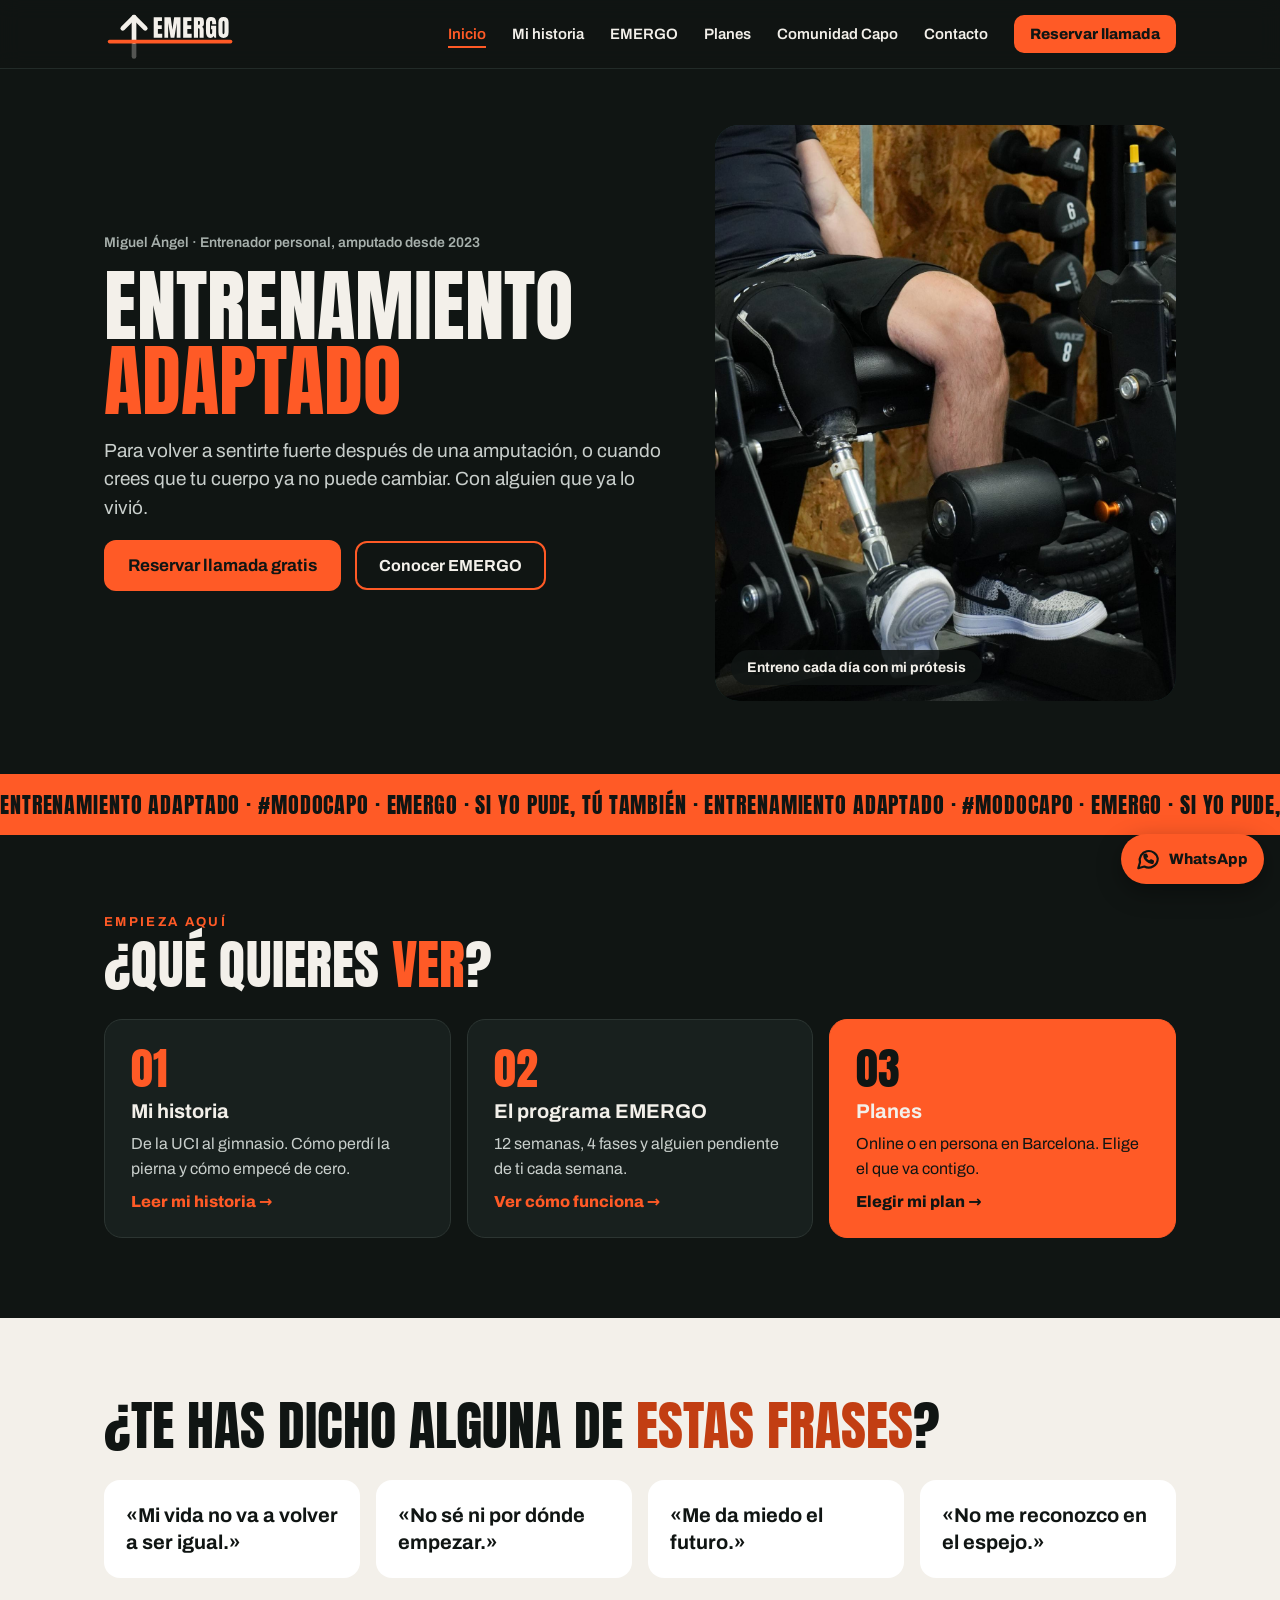
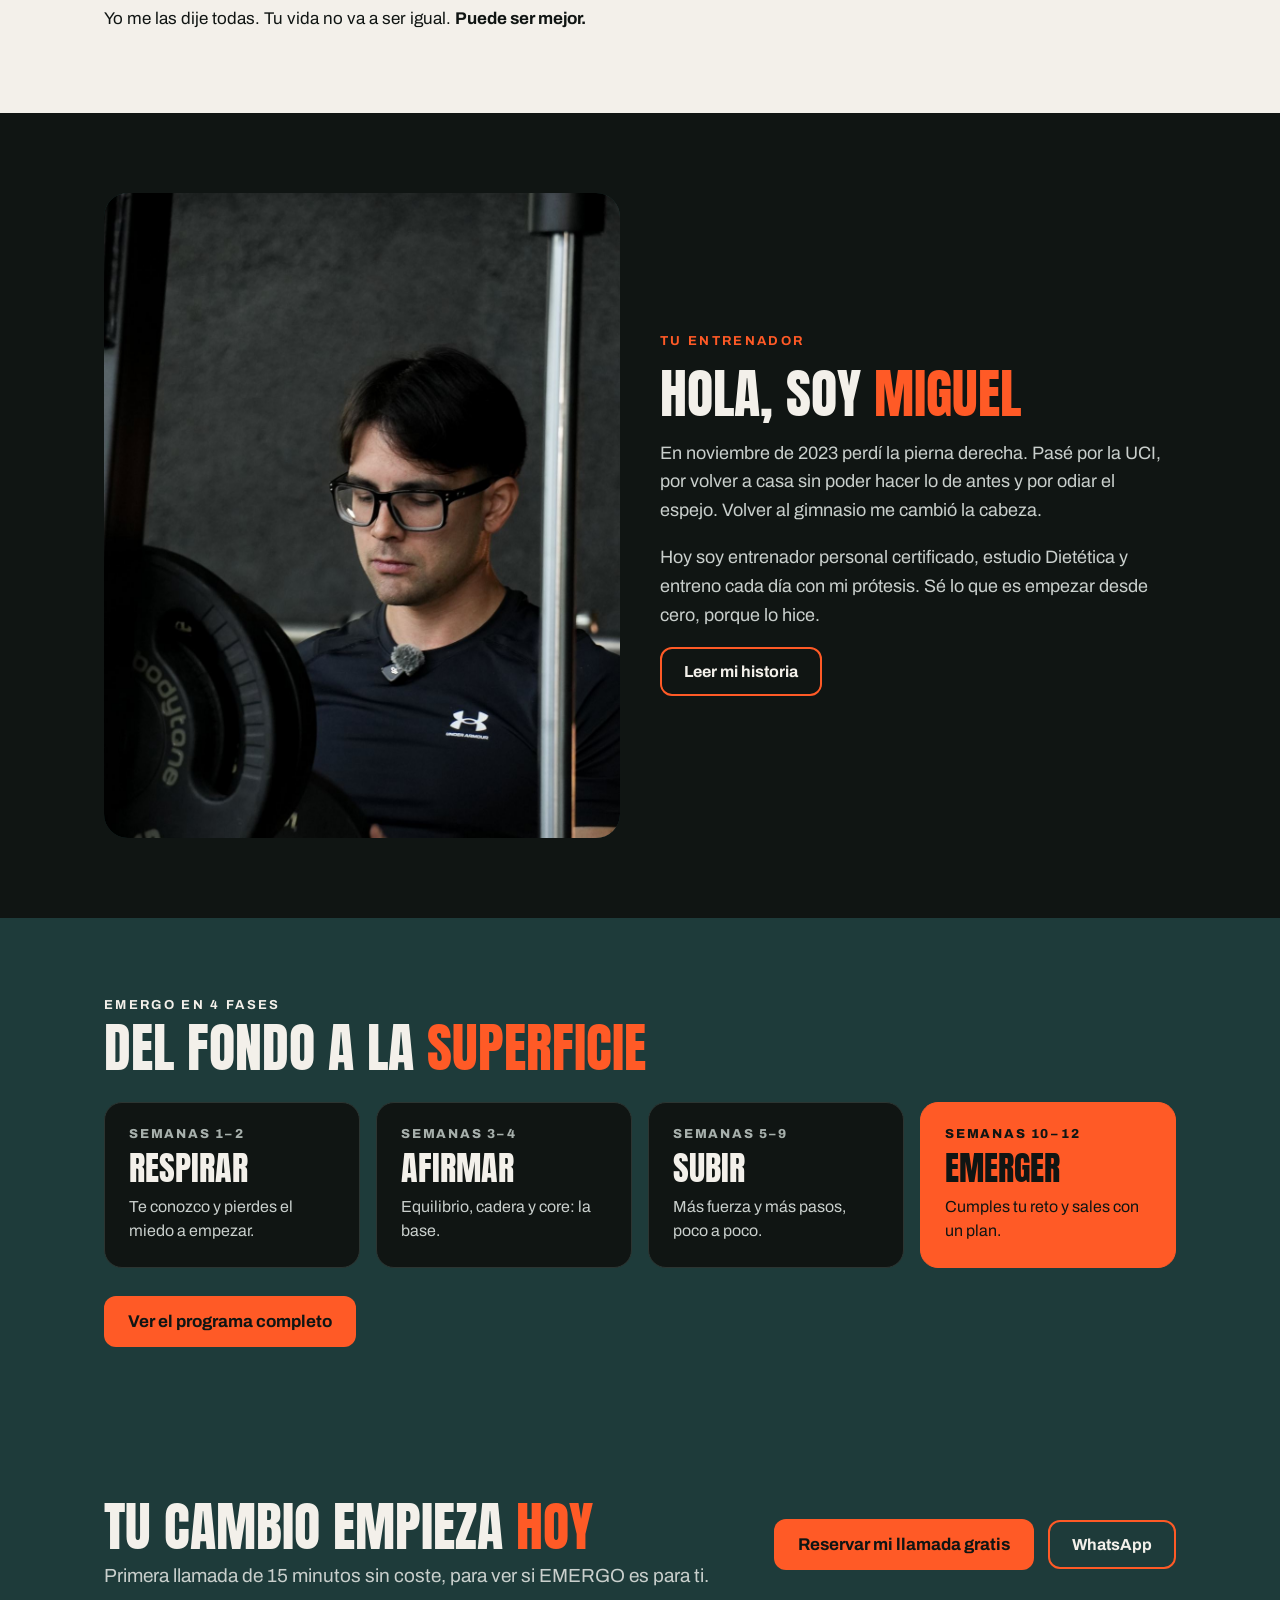
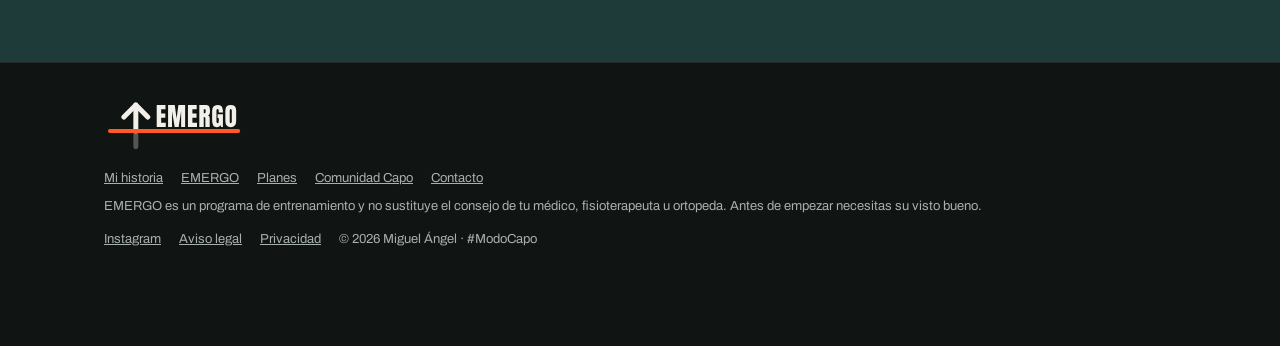
==== commit dc2dcaa4: "Add files via upload" ====
--- a/index.html
+++ b/index.html
@@ -6,208 +6,126 @@
   <title>Miguel Ángel · Entrenamiento adaptado | EMERGO</title>
   <meta name="description" content="Entrenamiento online adaptado para volver a sentirte fuerte después de una amputación. EMERGO: 12 semanas con Miguel Ángel, entrenador personal amputado.">
   <meta name="theme-color" content="#101513">
-  <meta property="og:title" content="Miguel Ángel · Entrenamiento adaptado">
-  <meta property="og:description" content="EMERGO: 12 semanas para volver a sentirte fuerte, con alguien que ya lo vivió.">
+  <link rel="canonical" href="https://miguelsimone.es/">
+  <meta property="og:title" content="Miguel Ángel · Entrenamiento adaptado | EMERGO">
+  <meta property="og:description" content="Entrenamiento online adaptado para volver a sentirte fuerte después de una amputación. EMERGO: 12 semanas con Miguel Ángel, entrenador personal amputado.">
   <meta property="og:type" content="website">
   <meta property="og:locale" content="es_ES">
-  <meta property="og:image" content="https://TU-DOMINIO/compartir.jpg">
-  <meta property="og:url" content="https://TU-DOMINIO/">
+  <meta property="og:url" content="https://miguelsimone.es/">
+  <meta property="og:image" content="https://miguelsimone.es/compartir.jpg">
   <meta name="twitter:card" content="summary_large_image">
   <link rel="icon" href="/favicon.svg" type="image/svg+xml">
   <link rel="apple-touch-icon" href="/apple-touch-icon.png">
-  <link rel="canonical" href="https://TU-DOMINIO/">
   <link rel="stylesheet" href="/estilos.css">
   <script>document.documentElement.classList.add('js');</script>
 </head>
 <body>
+  <header class="menu">
+    <div class="ancho menu__fila">
+      <a href="/" class="menu__logo" aria-label="EMERGO · Inicio"><img src="/logo-emergo.svg" alt="EMERGO" width="132" height="60"></a>
+      <button type="button" class="menu__boton" aria-expanded="false" aria-controls="menu-enlaces" aria-label="Abrir menú">
+        <svg width="22" height="22" viewBox="0 0 24 24" fill="none" stroke="currentColor" stroke-width="2.4" stroke-linecap="round" aria-hidden="true"><path d="M4 7h16M4 12h16M4 17h16"/></svg>
+      </button>
+      <nav class="menu__enlaces" id="menu-enlaces" aria-label="Principal">
+        <a href="/" aria-current="page">Inicio</a><a href="/historia">Mi historia</a><a href="/emergo">EMERGO</a><a href="/planes">Planes</a><a href="/comunidad">Comunidad Capo</a><a href="/contacto">Contacto</a>
+        <a href="/contacto" class="menu__cta" data-calendly="llamada" target="_blank" rel="noopener">Reservar llamada</a>
+      </nav>
+    </div>
+  </header>
+  <main>
+  <section class="ancho hero">
+    <div class="pila-18">
+      <span class="marca__texto a-sube">Miguel Ángel · Entrenador personal, amputado desde 2023</span>
+      <h1 class="titulo-xl a-sube d1">Entrenamiento <span class="naranja a-sube d2" style="display:inline-block">adaptado</span></h1>
+      <p class="texto-grande a-sube d3">Para volver a sentirte fuerte después de una amputación, o cuando crees que tu cuerpo ya no puede cambiar. Con alguien que ya lo vivió.</p>
+      <div class="fila a-sube d4">
+        <a href="/contacto" class="btn btn--naranja boton a-brillo" data-calendly="llamada" target="_blank" rel="noopener">Reservar llamada gratis</a>
+        <a href="/emergo" class="btn btn--borde boton">Conocer EMERGO</a>
+      </div>
+    </div>
+    <div class="hero__foto a-zoom">
+      <img src="/portada.jpg" alt="Miguel entrenando en la máquina de cuádriceps con su prótesis de pierna" width="1300" height="1950" fetchpriority="high">
+      <span class="hero__sello">Entreno cada día con mi prótesis</span>
+    </div>
+  </section>
+  <div class="cinta-caja" aria-hidden="true"><div class="cinta"><span>ENTRENAMIENTO ADAPTADO · #MODOCAPO · EMERGO · SI YO PUDE, TÚ TAMBIÉN · ENTRENAMIENTO ADAPTADO · #MODOCAPO · EMERGO · SI YO PUDE, TÚ TAMBIÉN ·</span><span>ENTRENAMIENTO ADAPTADO · #MODOCAPO · EMERGO · SI YO PUDE, TÚ TAMBIÉN · ENTRENAMIENTO ADAPTADO · #MODOCAPO · EMERGO · SI YO PUDE, TÚ TAMBIÉN ·</span></div></div>
 
-  <!-- ============ 1. PORTADA ============ -->
-  <section id="inicio" class="portada">
-    <!-- FOTO: sube la foto con el nombre portada.jpg y se verá sola. Luego borra el texto de dentro. -->
-    <div class="portada__foto a-zoom">[Foto a pantalla completa: Miguel entrenando, prótesis a la vista]</div>
+  <section class="ancho seccion-80 pila-28">
+    <div class="pila-8">
+      <span class="etiqueta naranja">EMPIEZA AQUÍ</span>
+      <h2 class="titulo-l revela">¿Qué quieres <span class="naranja">ver</span>?</h2>
+    </div>
+    <div class="rejilla-3">
+      <a href="/historia" class="caja tarjeta revela"><span class="caja__num">01</span><h3>Mi historia</h3><p>De la UCI al gimnasio. Cómo perdí la pierna y cómo empecé de cero.</p><span class="caja__flecha">Leer mi historia →</span></a>
+      <a href="/emergo" class="caja tarjeta revela"><span class="caja__num">02</span><h3>El programa EMERGO</h3><p>12 semanas, 4 fases y alguien pendiente de ti cada semana.</p><span class="caja__flecha">Ver cómo funciona →</span></a>
+      <a href="/planes" class="caja caja--naranja tarjeta revela"><span class="caja__num">03</span><h3>Planes</h3><p>Online o en persona en Barcelona. Elige el que va contigo.</p><span class="caja__flecha" style="color:var(--fondo)">Elegir mi plan →</span></a>
+    </div>
+  </section>
 
-    <div class="portada__caja">
-      <div class="contenedor pila">
-        <div class="marca a-sube">
-          <svg class="logo" viewBox="0 36 563.5 200" width="210" height="75" role="img" aria-label="EMERGO"><g class="a-emerge"><path d="M128.00 224.00 L128.00 160.00" stroke="#F3F0EA" stroke-width="20.00" stroke-linecap="round" fill="none" opacity="0.3"/><path d="M128.00 160.00 L128.00 56.00" stroke="#F3F0EA" stroke-width="20.00" stroke-linecap="round" fill="none"/><path d="M80.00 104.00 L128.00 56.00 L176.00 104.00" stroke="#F3F0EA" stroke-width="20.00" stroke-linecap="round" stroke-linejoin="round" fill="none"/></g><path d="M24.00 160.00 L539.45 160.00" stroke="#FF5A26" stroke-width="16.00" stroke-linecap="round" fill="none"/><path d="M212.0 144.0V56.0H247.2V73.0H229.9V90.15H246.5V106.69999999999999H229.9V126.85H248.35V144.0ZM257.67 144.0V56.0H284.47L291.87 109.65L299.22 56.0H326.27V144.0H310.17V80.6L300.07 144.0H284.27L273.57 80.6V144.0ZM337.59 144.0V56.0H372.79V73.0H355.49V90.15H372.09000000000003V106.69999999999999H355.49V126.85H373.94V144.0ZM383.26 144.0V56.0H410.26Q417.01 56.0 420.46000000000004 59.074999999999996Q423.91 62.14999999999999 425.08500000000004 67.675Q426.26 73.2 426.26 80.65Q426.26 87.85 424.435 92.14999999999999Q422.61 96.44999999999999 417.56 98.1Q421.71000000000004 98.94999999999999 423.385 102.225Q425.06 105.5 425.06 110.69999999999999V144.0H407.71000000000004V109.55Q407.71000000000004 105.69999999999999 406.135 104.77499999999999Q404.56 103.85 401.06 103.85V144.0ZM401.16 88.6H405.41Q409.06 88.6 409.06 80.65Q409.06 75.5 408.26 73.9Q407.46000000000004 72.3 405.26 72.3H401.16ZM453.73 144.8Q434.88 144.8 434.88 117.8V79.85Q434.88 55.19999999999999 456.48 55.19999999999999Q465.38 55.19999999999999 470.13 58.77499999999999Q474.88 62.349999999999994 476.68 69.19999999999999Q478.48 76.05 478.48 85.9H461.28000000000003V78.1Q461.28000000000003 75.25 460.505 73.32499999999999Q459.73 71.39999999999999 457.28000000000003 71.39999999999999Q454.23 71.39999999999999 453.255 73.44999999999999Q452.28000000000003 75.5 452.28000000000003 77.95V120.6Q452.28000000000003 124.15 453.20500000000004 126.375Q454.13 128.6 456.83 128.6Q459.63 128.6 460.555 126.375Q461.48 124.15 461.48 120.5V107.94999999999999H456.78000000000003V92.75H478.28000000000003V144.0H471.23L468.23 136.6Q463.63 144.8 453.73 144.8ZM509.75 144.8Q499.20000000000005 144.8 493.625 138.425Q488.05 132.05 488.05 120.0V78.2Q488.05 66.89999999999999 493.57500000000005 61.04999999999999Q499.1 55.19999999999999 509.75 55.19999999999999Q520.4 55.19999999999999 525.925 61.04999999999999Q531.45 66.89999999999999 531.45 78.2V120.0Q531.45 132.05 525.875 138.425Q520.3000000000001 144.8 509.75 144.8ZM509.90000000000003 128.6Q513.9 128.6 513.9 120.85V77.89999999999999Q513.9 71.39999999999999 510.0 71.39999999999999Q505.6 71.39999999999999 505.6 78.05V120.95Q505.6 125.05 506.6 126.82499999999999Q507.6 128.6 509.90000000000003 128.6Z" fill="#F3F0EA"/></svg>
-        </div>
-        <span class="marca__texto a-sube">Miguel Ángel · Entrenador personal, amputado desde 2023</span>
-        <h1 class="titulo-xl a-sube d1">Entrenamiento <span class="naranja a-sube d2" style="display:inline-block">adaptado</span></h1>
-        <p class="texto-grande a-sube d3">Para volver a sentirte fuerte después de una amputación, o cuando crees que tu cuerpo ya no puede cambiar.</p>
-        <div class="fila a-sube d4">
-          <a href="#planes" class="btn btn--naranja boton a-brillo">Ver los planes</a>
-          <span class="suave fila-mini">o desliza hacia abajo
-            <svg class="a-flota" width="18" height="18" viewBox="0 0 24 24" fill="none" stroke="#FF5A26" stroke-width="2.5" stroke-linecap="round" stroke-linejoin="round" aria-hidden="true"><path d="M6 9l6 6 6-6"/></svg>
-          </span>
-        </div>
+  <section class="fondo-hueso">
+    <div class="ancho seccion-80 pila-28">
+      <h2 class="titulo-l revela">¿Te has dicho alguna de <span class="naranja-oscuro">estas frases</span>?</h2>
+      <div class="rejilla-4">
+        <div class="frase revela" style="background:#fff">«Mi vida no va a volver a ser igual.»</div>
+        <div class="frase revela" style="background:#fff">«No sé ni por dónde empezar.»</div>
+        <div class="frase revela" style="background:#fff">«Me da miedo el futuro.»</div>
+        <div class="frase revela" style="background:#fff">«No me reconozco en el espejo.»</div>
+      </div>
+      <p class="texto-17" style="max-width:620px">Yo me las dije todas. Tu vida no va a ser igual. <strong>Puede ser mejor.</strong></p>
+    </div>
+  </section>
+
+  <section class="ancho seccion-80 rejilla-2">
+    <div class="foto-redonda revela"><img src="/miguel.jpg" alt="Miguel Ángel entrenando en el gimnasio" width="1100" height="1650" loading="lazy"></div>
+    <div class="pila-18">
+      <span class="etiqueta naranja">TU ENTRENADOR</span>
+      <h2 class="titulo-l revela">Hola, soy <span class="naranja">Miguel</span></h2>
+      <p class="texto-18 revela">En noviembre de 2023 perdí la pierna derecha. Pasé por la UCI, por volver a casa sin poder hacer lo de antes y por odiar el espejo. Volver al gimnasio me cambió la cabeza.</p>
+      <p class="texto-18 revela">Hoy soy entrenador personal certificado, estudio Dietética y entreno cada día con mi prótesis. Sé lo que es empezar desde cero, porque lo hice.</p>
+      <div class="fila"><a href="/historia" class="btn btn--borde boton">Leer mi historia</a></div>
+    </div>
+  </section>
+
+  <section class="fondo-profundo">
+    <div class="ancho seccion-80 pila-28">
+      <div class="pila-8"><span class="etiqueta">EMERGO EN 4 FASES</span><h2 class="titulo-l revela">Del fondo a la <span class="naranja">superficie</span></h2></div>
+      <div class="rejilla-4">
+        <div class="fase revela"><span>SEMANAS 1–2</span><strong>Respirar</strong><p>Te conozco y pierdes el miedo a empezar.</p></div>
+        <div class="fase revela"><span>SEMANAS 3–4</span><strong>Afirmar</strong><p>Equilibrio, cadera y core: la base.</p></div>
+        <div class="fase revela"><span>SEMANAS 5–9</span><strong>Subir</strong><p>Más fuerza y más pasos, poco a poco.</p></div>
+        <div class="fase fase--final revela"><span>SEMANAS 10–12</span><strong>Emerger</strong><p>Cumples tu reto y sales con un plan.</p></div>
+      </div>
+      <div class="fila"><a href="/emergo" class="btn btn--naranja boton">Ver el programa completo</a></div>
+    </div>
+  </section>
+  <section class="banda-cta">
+    <div class="ancho">
+      <div class="pila-8" style="max-width:640px">
+        <h2 class="titulo-l revela">Tu cambio empieza <span class="naranja">hoy</span></h2>
+        <p class="texto-grande">Primera llamada de 15 minutos sin coste, para ver si EMERGO es para ti.</p>
+      </div>
+      <div class="fila">
+        <a href="/contacto" class="btn btn--naranja boton a-brillo" data-calendly="llamada" target="_blank" rel="noopener">Reservar mi llamada gratis</a>
+        <a href="/contacto" class="btn btn--borde boton" data-whatsapp="Hola Miguel, CAPO" target="_blank" rel="noopener">WhatsApp</a>
       </div>
     </div>
   </section>
-
-  <!-- Cinta que se mueve -->
-  <div class="cinta-caja" aria-hidden="true">
-    <div class="cinta">
-      <span>ENTRENAMIENTO ADAPTADO · #MODOCAPO · EMERGO · SI YO PUDE, TÚ TAMBIÉN · ENTRENAMIENTO ADAPTADO · #MODOCAPO · EMERGO · SI YO PUDE, TÚ TAMBIÉN ·</span>
-      <span>ENTRENAMIENTO ADAPTADO · #MODOCAPO · EMERGO · SI YO PUDE, TÚ TAMBIÉN · ENTRENAMIENTO ADAPTADO · #MODOCAPO · EMERGO · SI YO PUDE, TÚ TAMBIÉN ·</span>
-    </div>
-  </div>
-
-  <div class="separador" aria-hidden="true">
-    <svg width="220" height="40" viewBox="0 0 220 40" style="overflow:visible">
-      <path class="a-linea" d="M10 26 H210" stroke="#FF5A26" stroke-width="3" stroke-linecap="round"/>
-      <g class="a-emerge">
-        <path d="M110 34 V26" stroke="#F3F0EA" stroke-width="3" stroke-linecap="round" opacity="0.3"/>
-        <path d="M110 26 V8 M102 16 L110 8 L118 16" fill="none" stroke="#F3F0EA" stroke-width="3" stroke-linecap="round" stroke-linejoin="round"/>
-      </g>
-    </svg>
-  </div>
-
-  <!-- ============ 2. PLANES ============ -->
-  <section id="planes" class="contenedor seccion pila-28">
-    <div class="pila-8">
-      <span class="etiqueta naranja">PLANES</span>
-      <h2 class="titulo-l revela">¿Dónde estás <span class="naranja">hoy</span>?</h2>
-    </div>
-
-    <fieldset class="grupo">
-      <legend>Elige la frase que más se parece a ti</legend>
-      <div class="pila-10" data-grupo="nivel">
-        <button type="button" class="opcion tarjeta" data-valor="reciente" aria-pressed="false">
-          <strong>Acabo de recibir la prótesis</strong>
-          <span>Aún me da miedo apoyarme y no sé qué puedo hacer</span>
-        </button>
-        <button type="button" class="opcion tarjeta" data-valor="protesis" aria-pressed="true">
-          <strong>Tengo prótesis, pero no sé entrenar</strong>
-          <span>Quiero volver al gimnasio sin hacerme daño</span>
-        </button>
-        <button type="button" class="opcion tarjeta" data-valor="sin" aria-pressed="false">
-          <strong>No tengo amputación, pero no me reconozco</strong>
-          <span>He ganado peso o perdido fuerza y no sé empezar</span>
-        </button>
-      </div>
-    </fieldset>
-
-    <fieldset class="grupo">
-      <legend>¿Cómo quieres entrenar?</legend>
-      <div class="dos-columnas" data-grupo="modo">
-        <button type="button" class="chip boton" data-valor="online" aria-pressed="true">Online</button>
-        <button type="button" class="chip boton" data-valor="presencial" aria-pressed="false">En persona</button>
-      </div>
-    </fieldset>
-
-    <article class="plan revela" aria-live="polite">
-      <span class="etiqueta naranja-oscuro">TU PLAN</span>
-      <h3 class="plan__nombre" id="plan-nombre">EMERGO · 12 semanas online</h3>
-      <p class="plan__frase" id="plan-frase">Te enseño a entrenar todo el cuerpo con la prótesis, paso a paso y sin miedo al gimnasio.</p>
-      <div class="plan__precio-fila">
-        <span class="plan__precio" id="plan-precio">10 plazas</span>
-        <span class="plan__nota" id="plan-nota">De fundador. El precio te lo cuento en la llamada gratis.</span>
-      </div>
-      <h4 class="plan__sub">Qué incluye</h4>
-      <ul class="lista-check" id="plan-incluye"></ul>
-      <a href="#contacto" class="btn btn--oscuro boton" id="plan-boton" data-calendly="llamada" target="_blank" rel="noopener">Reservar llamada para mi plaza</a>
-    </article>
-  </section>
-
-  <!-- ============ 3. SIGUE CONMIGO ============ -->
-  <section class="fondo-profundo">
-    <div class="contenedor seccion-64 pila-20">
-      <span class="etiqueta">DESPUÉS DE LAS 12 SEMANAS</span>
-      <h2 class="titulo-m revela">Sigue <span class="naranja">conmigo</span></h2>
-      <p class="texto-17 claro">Si terminas EMERGO y quieres seguir subiendo, mantenemos el seguimiento semanal y nuevos retos.</p>
-      <div class="dos-columnas" data-grupo="seguir">
-        <button type="button" class="chip boton" data-valor="6" aria-pressed="true">6 meses</button>
-        <button type="button" class="chip boton" data-valor="12" aria-pressed="false">1 año</button>
-      </div>
-      <div class="seguir revela" aria-live="polite">
-        <div class="pila-4">
-          <span class="seguir__precio" id="seguir-precio">6 meses</span>
-          <span class="suave texto-14" id="seguir-nota">Seguimiento semanal y nuevos retos. Pregúntame el precio por WhatsApp.</span>
-        </div>
-        <a href="#contacto" class="btn btn--naranja boton" data-whatsapp="Hola Miguel, he terminado EMERGO y quiero seguir contigo" target="_blank" rel="noopener">Quiero seguir</a>
-      </div>
-    </div>
-  </section>
-
-  <!-- ============ 4. HOLA, SOY MIGUEL ============ -->
-  <section class="contenedor seccion-72 pila-22">
-    <span class="etiqueta naranja">TU ENTRENADOR</span>
-    <!-- FOTO: sube la foto con el nombre miguel.jpg y se verá sola. Luego borra el texto de dentro. -->
-    <div class="foto-miguel revela">[Foto de Miguel en el gimnasio, mirando a cámara]</div>
-    <h2 class="titulo-l revela">Hola, soy <span class="naranja">Miguel</span></h2>
-    <p class="texto-18 revela">En noviembre de 2023 perdí la pierna derecha. Pasé por la UCI, por volver a casa sin poder hacer lo de antes y por odiar el espejo. Volver al gimnasio me cambió la cabeza.</p>
-    <p class="texto-18 revela">Hoy soy entrenador personal certificado, estudio Dietética y entreno cada día con mi prótesis. Sé lo que es empezar desde cero, porque lo hice.</p>
-    <a href="#contacto" class="btn btn--borde boton" style="align-self:flex-start" data-whatsapp="Hola Miguel, CAPO" target="_blank" rel="noopener">Escríbeme por WhatsApp</a>
-  </section>
-
-  <!-- ============ 5. TESTIMONIOS ============ -->
-  <section class="fondo-hueso">
-    <div class="contenedor seccion-72 pila-20">
-      <div class="fila-entre">
-        <h2 class="titulo-m revela">Lo que dicen los <span class="naranja-oscuro">Capos</span></h2>
-        <!-- Cambia el # por el enlace a la ficha de Google de Miguel -->
-        <a href="#" class="enlace-oscuro">Ver todas en Google</a>
-      </div>
-      <div class="pila-12">
-        <figure class="testimonio revela tarjeta">
-          <blockquote>[Testimonio del primer Capo fundador, con sus palabras]</blockquote>
-          <figcaption>[Nombre e inicial] · [Su situación]</figcaption>
-        </figure>
-        <figure class="testimonio revela tarjeta">
-          <blockquote>[Testimonio del segundo Capo fundador]</blockquote>
-          <figcaption>[Nombre e inicial] · [Su situación]</figcaption>
-        </figure>
-        <figure class="testimonio revela tarjeta">
-          <blockquote>[Testimonio del tercer Capo fundador]</blockquote>
-          <figcaption>[Nombre e inicial] · [Su situación]</figcaption>
-        </figure>
-      </div>
-    </div>
-  </section>
-
-  <!-- ============ 6. CIERRE ============ -->
-  <section class="contenedor seccion-80 pila-18 centrado">
-    <h2 class="titulo-xl-2 revela">Tu cambio empieza <span class="naranja">hoy</span></h2>
-    <p class="texto-grande">Primera llamada de 15 minutos sin coste, para ver si EMERGO es para ti.</p>
-    <a href="#contacto" class="btn btn--naranja boton a-brillo" data-calendly="llamada" target="_blank" rel="noopener">Reservar mi llamada gratis</a>
-  </section>
-
-  <!-- ============ 7. CONTACTO ============ -->
-  <section id="contacto" class="borde-arriba">
-    <div class="contenedor seccion-56 rejilla-contacto">
-      <div class="pila-8">
-        <h3 class="mini-titulo">DÓNDE ENTRENO</h3>
-        <p>Online, estés donde estés.<br>En persona: Barcelona, [gimnasio o zona].</p>
-      </div>
-      <div class="pila-8">
-        <h3 class="mini-titulo">HORARIO</h3>
-        <p>Chat de lunes a viernes, [horas].<br>Sábado y domingo descanso.</p>
-      </div>
-      <div class="pila-10">
-        <h3 class="mini-titulo">ESCRÍBEME</h3>
-        <p>Reserva tu llamada gratis o pregúntame lo que quieras por WhatsApp.</p>
-        <!-- El número de WhatsApp y los enlaces de Calendly se cambian arriba del todo en app.js -->
-        <a href="#contacto" class="btn btn--naranja boton" data-calendly="llamada" target="_blank" rel="noopener">Reservar llamada de 15 min</a>
-        <a href="#contacto" class="btn btn--gris boton" data-whatsapp="Hola Miguel, CAPO" target="_blank" rel="noopener">WhatsApp</a>
-        <a href="https://instagram.com/miguelangel96sc" class="btn btn--gris boton" target="_blank" rel="noopener">Instagram @miguelangel96sc</a>
-      </div>
-    </div>
-  </section>
-
+  </main>
   <footer class="borde-arriba">
-    <div class="contenedor pie">
-      <span class="pie__marca">Miguel Ángel · EMERGO · #ModoCapo</span>
+    <div class="ancho pie">
+      <img src="/logo-emergo.svg" alt="EMERGO" width="140" height="64">
+      <nav class="pie__legal" aria-label="Páginas"><a href="/historia">Mi historia</a><a href="/emergo">EMERGO</a><a href="/planes">Planes</a><a href="/comunidad">Comunidad Capo</a><a href="/contacto">Contacto</a></nav>
       <span>EMERGO es un programa de entrenamiento y no sustituye el consejo de tu médico, fisioterapeuta u ortopeda. Antes de empezar necesitas su visto bueno.</span>
-      <nav class="pie__legal" aria-label="Legal"><a href="/aviso-legal">Aviso legal</a><a href="/privacidad">Privacidad</a><span>© 2026 Miguel Ángel</span></nav>
+      <nav class="pie__legal" aria-label="Legal"><a href="https://instagram.com/miguelangel96sc" target="_blank" rel="noopener">Instagram</a><a href="/aviso-legal">Aviso legal</a><a href="/privacidad">Privacidad</a><span>© 2026 Miguel Ángel · #ModoCapo</span></nav>
     </div>
   </footer>
 
-  <!-- Botón flotante de WhatsApp -->
-  <a href="#contacto" class="wa-flotante boton" data-whatsapp="Hola Miguel, CAPO" target="_blank" rel="noopener" aria-label="Escribir a Miguel por WhatsApp">
+  <a href="/contacto" class="wa-flotante boton" data-whatsapp="Hola Miguel, CAPO" target="_blank" rel="noopener" aria-label="Escribir a Miguel por WhatsApp">
     <svg width="26" height="26" viewBox="0 0 24 24" fill="none" stroke="currentColor" stroke-width="2" stroke-linecap="round" stroke-linejoin="round" aria-hidden="true"><path d="M21 11.5a8.4 8.4 0 0 1-12.4 7.4L3 20.5l1.6-5.4A8.4 8.4 0 1 1 21 11.5z"/><path d="M9 9.5c.3 2 2.5 4.3 4.8 4.8l1-1.1 1.8.8-.4 1.6c-3.5.5-8-3.9-7.5-7.5L10.3 8l.8 1.8z"/></svg>
     <span>WhatsApp</span>
   </a>
 
+  <script src="/config.js"></script>
   <script src="/app.js" defer></script>
 </body>
 </html>
--- a/estilos.css
+++ b/estilos.css
@@ -64,7 +64,7 @@
 .titulo-xl, .titulo-xl-2, .titulo-l, .titulo-m, .plan__nombre, .plan__precio, .seguir__precio {
   font-family: 'Anton', Impact, sans-serif; font-weight: 400; text-transform: uppercase;
 }
-.titulo-xl { font-size: clamp(2.6rem, 11vw, 6rem); line-height: 0.95; overflow-wrap: break-word; hyphens: auto; }
+.titulo-xl { font-size: clamp(2.5rem, 10.5vw, 5.4rem); line-height: 0.95; overflow-wrap: break-word; text-wrap: balance; }
 .titulo-xl-2 { font-size: clamp(2.6rem, 8vw, 4.6rem); line-height: 0.95; }
 .titulo-l { font-size: clamp(2.2rem, 6vw, 3.4rem); line-height: 1; }
 .titulo-m { font-size: clamp(2rem, 5.5vw, 3rem); line-height: 1; }
@@ -176,6 +176,131 @@
 .cabecera a { font-weight: 700; }
 .error { min-height: 80vh; display: flex; flex-direction: column; justify-content: center; align-items: center; text-align: center; gap: 18px; padding: 24px; }
 
+/* ---------- Botón flotante de WhatsApp ---------- */
+.wa-flotante {
+  position: fixed; right: 16px; bottom: 16px; z-index: 50;
+  display: inline-flex; align-items: center; gap: 8px;
+  background: var(--brasa); color: var(--fondo); text-decoration: none;
+  font-weight: 800; font-size: 15px; padding: 12px 16px 12px 14px; border-radius: 999px;
+  box-shadow: 0 8px 24px rgba(0, 0, 0, .35);
+}
+.wa-flotante:hover { color: var(--fondo); }
+@media (max-width: 420px) { .wa-flotante span { display: none; } .wa-flotante { padding: 14px; } }
+footer .pie { padding-bottom: 96px; }
+
+
+/* =========================================================
+   WEB DE VARIAS PÁGINAS · menú, cabeceras y bloques
+   ========================================================= */
+.ancho { max-width: 1120px; margin: 0 auto; padding-left: 24px; padding-right: 24px; }
+
+/* Menú de arriba */
+.menu { position: sticky; top: 0; z-index: 40; background: rgba(16, 21, 19, .94); backdrop-filter: blur(10px); -webkit-backdrop-filter: blur(10px); border-bottom: 1px solid #222B28; }
+.menu__fila { display: flex; align-items: center; justify-content: space-between; gap: 16px; height: 68px; }
+.menu__logo { display: flex; align-items: center; }
+.menu__logo img { display: block; width: 132px; height: auto; }
+.menu__enlaces { display: flex; align-items: center; gap: 26px; }
+.menu__enlaces a { color: var(--hueso); text-decoration: none; font-weight: 600; font-size: 15px; position: relative; padding: 6px 0; }
+.menu__enlaces a::after { content: ''; position: absolute; left: 0; right: 0; bottom: 0; height: 2px; background: var(--brasa); transform: scaleX(0); transform-origin: left; transition: transform .25s ease; }
+.menu__enlaces a:hover::after, .menu__enlaces a[aria-current="page"]::after { transform: scaleX(1); }
+.menu__enlaces a[aria-current="page"] { color: var(--brasa); }
+.menu__cta { background: var(--brasa); color: var(--fondo) !important; padding: 11px 16px !important; border-radius: 10px; font-weight: 800 !important; }
+.menu__cta::after { display: none; }
+.menu__boton { display: none; background: none; border: 2px solid var(--linea); color: var(--hueso); border-radius: 10px; width: 46px; height: 46px; cursor: pointer; align-items: center; justify-content: center; }
+@media (max-width: 880px) {
+  .menu__boton { display: inline-flex; }
+  .menu__enlaces { display: none; position: absolute; top: 68px; left: 0; right: 0; flex-direction: column; align-items: stretch; gap: 0; background: var(--fondo); border-bottom: 1px solid #222B28; padding: 8px 24px 20px; }
+  .menu.abierto .menu__enlaces { display: flex; }
+  .menu__enlaces a { padding: 14px 0; font-size: 18px; border-bottom: 1px solid #222B28; }
+  .menu__enlaces a::after { display: none; }
+  .menu__cta { margin-top: 14px; text-align: center; border-bottom: 0 !important; }
+}
+
+/* Portada de inicio con foto */
+.hero .titulo-xl { font-size: clamp(2.5rem, 6.2vw, 5rem); }
+@media (max-width: 880px) { .hero .titulo-xl { font-size: clamp(2.5rem, 11vw, 4.4rem); } }
+.hero { display: grid; grid-template-columns: 1.1fr 0.9fr; gap: 48px; align-items: center; padding-top: 56px; padding-bottom: 72px; }
+.hero__foto { position: relative; border-radius: 24px; overflow: hidden; aspect-ratio: 4 / 5; background: var(--profundo); }
+.hero__foto img { width: 100%; height: 100%; object-fit: cover; object-position: 50% 55%; }
+.hero__sello { position: absolute; left: 16px; bottom: 16px; background: rgba(16, 21, 19, .85); border-radius: 999px; padding: 10px 16px; font-size: 14px; font-weight: 700; }
+@media (max-width: 880px) {
+  .hero { grid-template-columns: 1fr; gap: 28px; padding-top: 24px; }
+  .hero__foto { order: -1; aspect-ratio: 4 / 4.2; }
+}
+
+/* Cabecera de cada página */
+.cabecera-pagina { padding-top: 64px; padding-bottom: 48px; border-bottom: 1px solid #222B28; }
+.cabecera-pagina .titulo-xl { max-width: 900px; }
+.cabecera-pagina p { max-width: 680px; }
+
+/* Rejillas y tarjetas */
+.rejilla-3 { display: grid; grid-template-columns: repeat(auto-fit, minmax(260px, 1fr)); gap: 16px; }
+.rejilla-4 { display: grid; grid-template-columns: repeat(auto-fit, minmax(220px, 1fr)); gap: 16px; }
+.rejilla-2 { display: grid; grid-template-columns: repeat(auto-fit, minmax(320px, 1fr)); gap: 40px; align-items: center; }
+.caja { background: var(--caja); border: 1px solid #2C3532; border-radius: 18px; padding: 26px; display: flex; flex-direction: column; gap: 10px; }
+.caja h3 { font-size: 20px; }
+.caja p { color: #C9CFCC; font-size: 16px; line-height: 1.55; }
+a.caja { text-decoration: none; color: var(--hueso); }
+a.caja:hover { border-color: var(--brasa); }
+.caja__flecha { color: var(--brasa); font-weight: 800; margin-top: auto; }
+.caja--naranja { background: var(--brasa); border-color: var(--brasa); color: var(--fondo); }
+.caja--naranja p { color: var(--fondo); }
+.caja__num { font-family: 'Anton', Impact, sans-serif; font-size: 44px; line-height: 1; color: var(--brasa); }
+.caja--naranja .caja__num { color: var(--fondo); }
+.frase { background: var(--hueso); color: var(--fondo); border-radius: 16px; padding: 22px; font-size: 20px; font-weight: 700; line-height: 1.35; }
+
+.foto-redonda { border-radius: 24px; overflow: hidden; aspect-ratio: 4 / 5; background: var(--profundo); }
+.foto-redonda img { width: 100%; height: 100%; object-fit: cover; object-position: 50% 35%; }
+
+/* Línea de tiempo */
+.linea-tiempo { list-style: none; margin: 0; padding: 0 0 0 26px; border-left: 2px solid #3A4340; display: flex; flex-direction: column; gap: 30px; }
+.linea-tiempo li { position: relative; display: flex; flex-direction: column; gap: 6px; }
+.linea-tiempo li::before { content: ''; position: absolute; left: -34px; top: 4px; width: 14px; height: 14px; border-radius: 50%; background: var(--fondo); border: 3px solid var(--brasa); }
+.linea-tiempo strong { color: var(--brasa); font-size: 15px; letter-spacing: .04em; }
+.linea-tiempo h3 { font-size: 22px; }
+.linea-tiempo p { color: #C9CFCC; font-size: 17px; line-height: 1.6; }
+
+/* Fases */
+.fase { border-radius: 18px; padding: 24px; display: flex; flex-direction: column; gap: 10px; background: var(--fondo); border: 1px solid #2C3532; }
+.fase span { font-size: 13px; font-weight: 800; letter-spacing: .14em; color: var(--piedra); }
+.fase strong { font-family: 'Anton', Impact, sans-serif; font-weight: 400; font-size: 34px; text-transform: uppercase; line-height: 1; }
+.fase p { color: #C9CFCC; font-size: 16px; line-height: 1.5; }
+.fase--final { background: var(--brasa); color: var(--fondo); border-color: var(--brasa); }
+.fase--final span, .fase--final p { color: var(--fondo); }
+
+/* Semana */
+.semana { display: grid; grid-template-columns: repeat(7, minmax(0, 1fr)); gap: 8px; }
+.dia { border-radius: 12px; padding: 14px 8px; text-align: center; background: var(--caja); border: 1px solid #2C3532; display: flex; flex-direction: column; gap: 6px; }
+.dia b { font-size: 13px; letter-spacing: .1em; }
+.dia span { font-size: 14px; color: #C9CFCC; }
+.dia--entreno { background: var(--hueso); color: var(--fondo); }
+.dia--entreno span { color: var(--fondo); }
+.dia--domingo { background: var(--brasa); color: var(--fondo); border-color: var(--brasa); }
+.dia--domingo span { color: var(--fondo); }
+@media (max-width: 700px) { .semana { grid-template-columns: repeat(4, minmax(0, 1fr)); } }
+
+/* Semáforo */
+.semaforo { display: flex; flex-direction: column; gap: 10px; }
+.luz { display: grid; grid-template-columns: 110px 1fr; border-radius: 14px; overflow: hidden; background: var(--caja); border: 1px solid #2C3532; }
+.luz b { display: flex; align-items: center; justify-content: center; font-weight: 800; letter-spacing: .08em; }
+.luz div { padding: 16px 18px; font-size: 16px; line-height: 1.5; color: #D5DCD9; }
+.luz--verde b { background: #2E6B4F; color: #fff; }
+.luz--ambar b { background: #F2B43C; color: var(--fondo); }
+.luz--rojo b { background: #B8321A; color: #fff; }
+
+/* Preguntas */
+.preguntas details { border-top: 1px solid #2C3532; padding: 18px 0; }
+.preguntas details:last-child { border-bottom: 1px solid #2C3532; }
+.preguntas summary { font-size: 18px; font-weight: 700; cursor: pointer; list-style: none; display: flex; justify-content: space-between; gap: 16px; }
+.preguntas summary::-webkit-details-marker { display: none; }
+.preguntas summary::after { content: '+'; color: var(--brasa); font-size: 24px; line-height: 1; transition: transform .2s ease; }
+.preguntas details[open] summary::after { transform: rotate(45deg); }
+.preguntas p { margin-top: 10px; color: #C9CFCC; font-size: 16px; line-height: 1.6; }
+
+/* Banda final de llamada a la acción */
+.banda-cta { background: var(--profundo); }
+.banda-cta .ancho { padding-top: 72px; padding-bottom: 72px; display: flex; flex-wrap: wrap; justify-content: space-between; align-items: center; gap: 24px; }
+
 /* =========================================================
    ANIMACIONES
    ========================================================= */
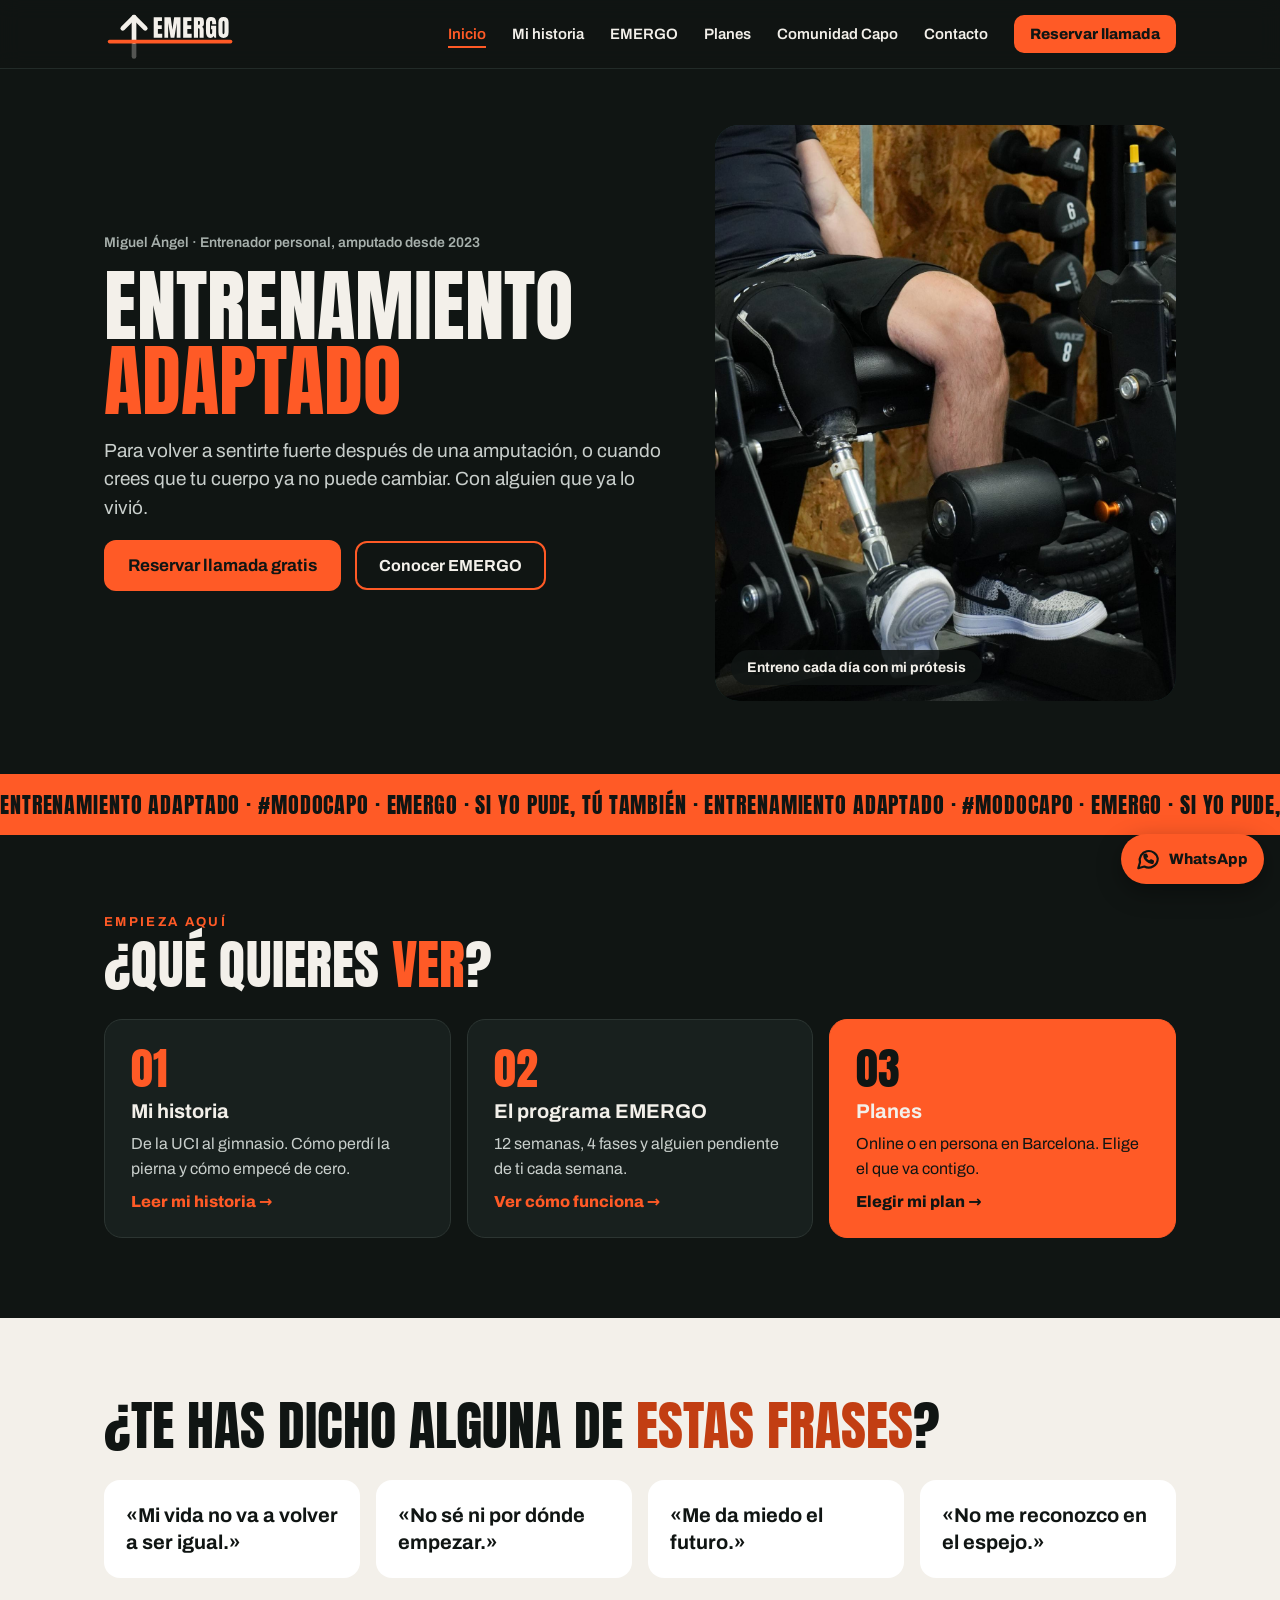
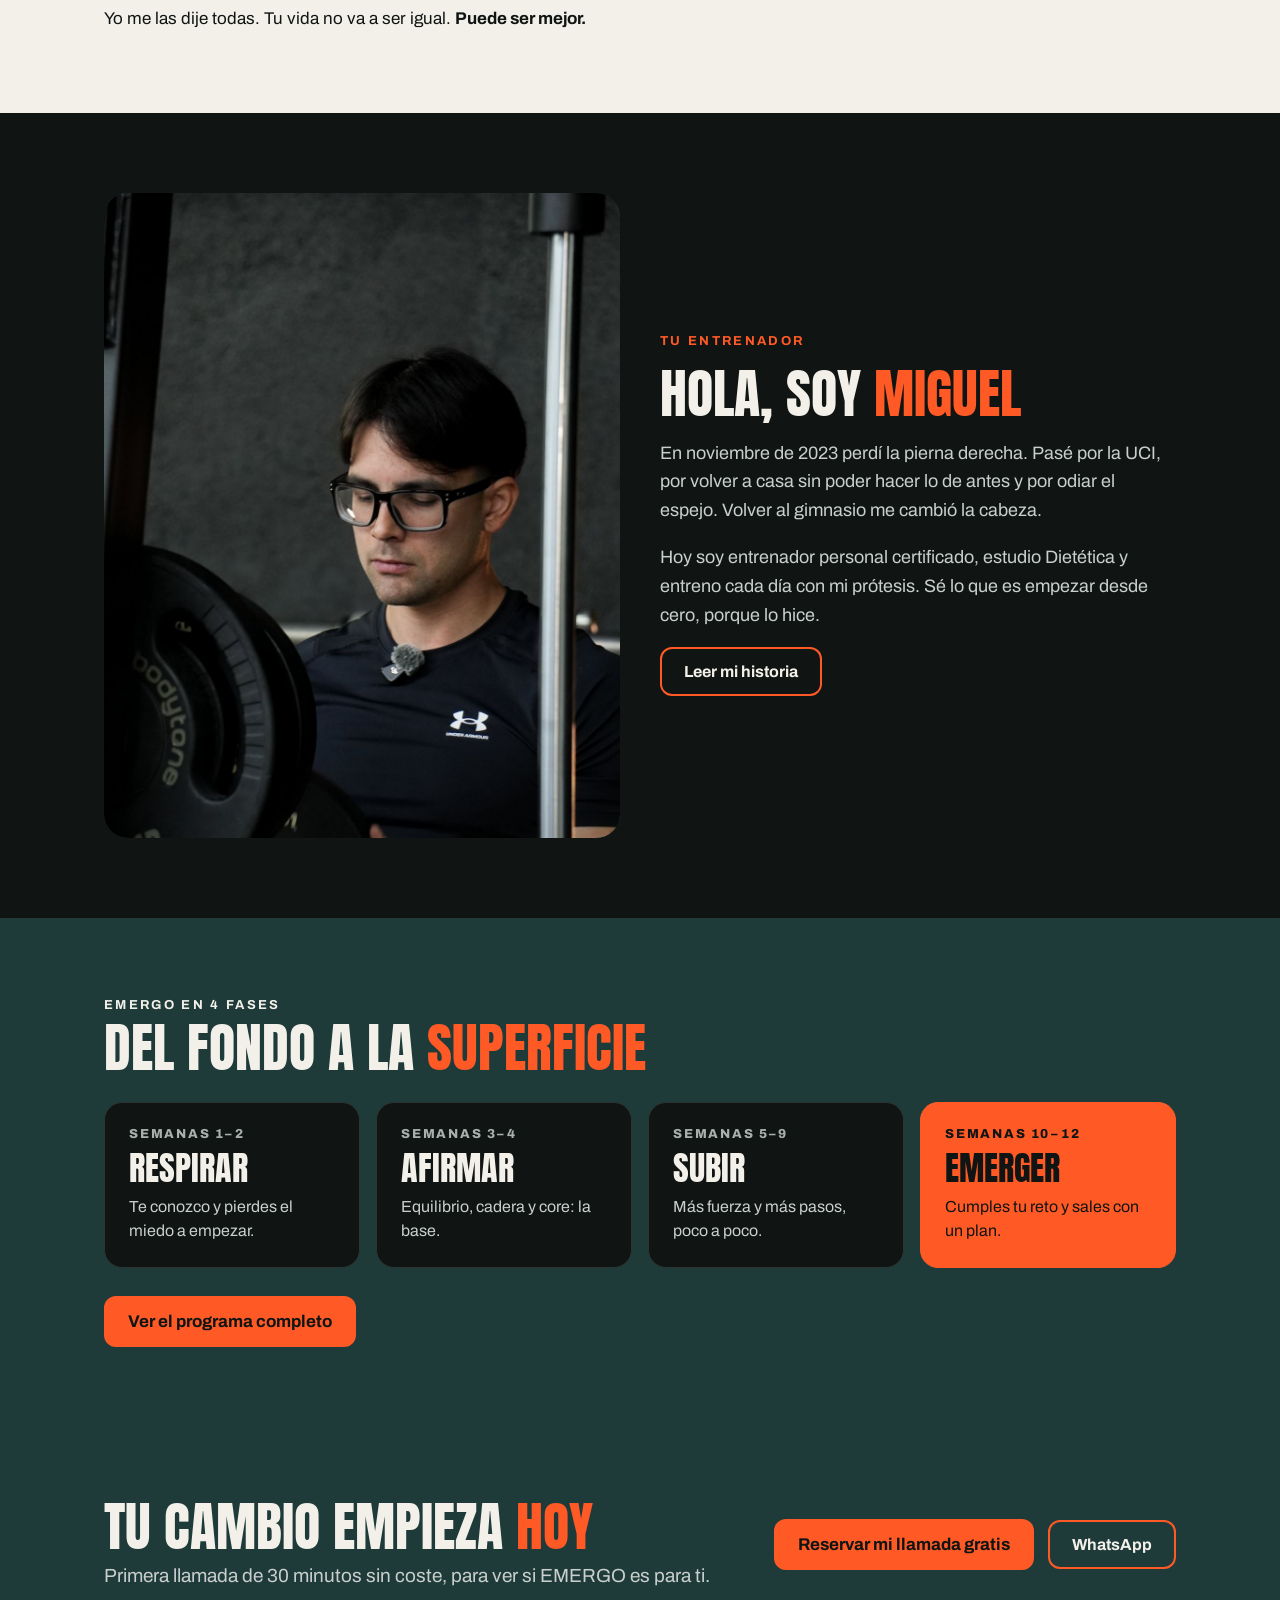
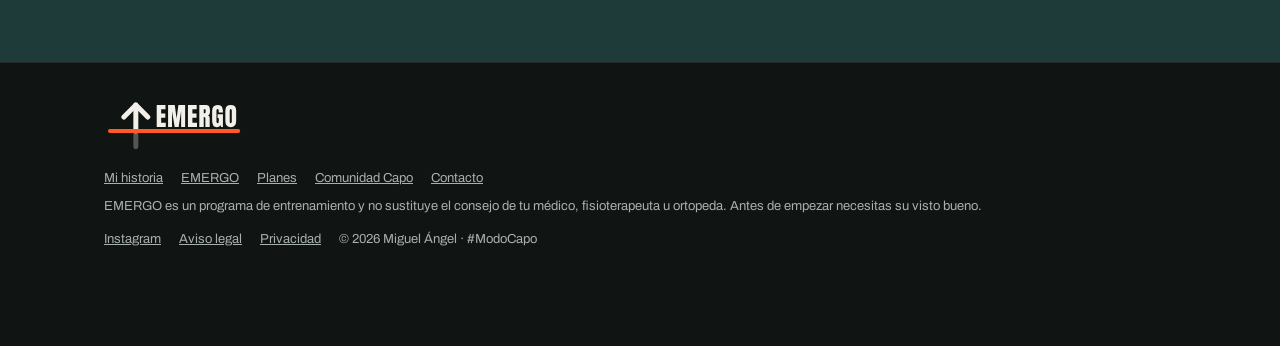
==== commit 934bcd89: "Add files via upload" ====
--- a/index.html
+++ b/index.html
@@ -102,7 +102,7 @@
     <div class="ancho">
       <div class="pila-8" style="max-width:640px">
         <h2 class="titulo-l revela">Tu cambio empieza <span class="naranja">hoy</span></h2>
-        <p class="texto-grande">Primera llamada de 15 minutos sin coste, para ver si EMERGO es para ti.</p>
+        <p class="texto-grande">Primera llamada de 30 minutos sin coste, para ver si EMERGO es para ti.</p>
       </div>
       <div class="fila">
         <a href="/contacto" class="btn btn--naranja boton a-brillo" data-calendly="llamada" target="_blank" rel="noopener">Reservar mi llamada gratis</a>
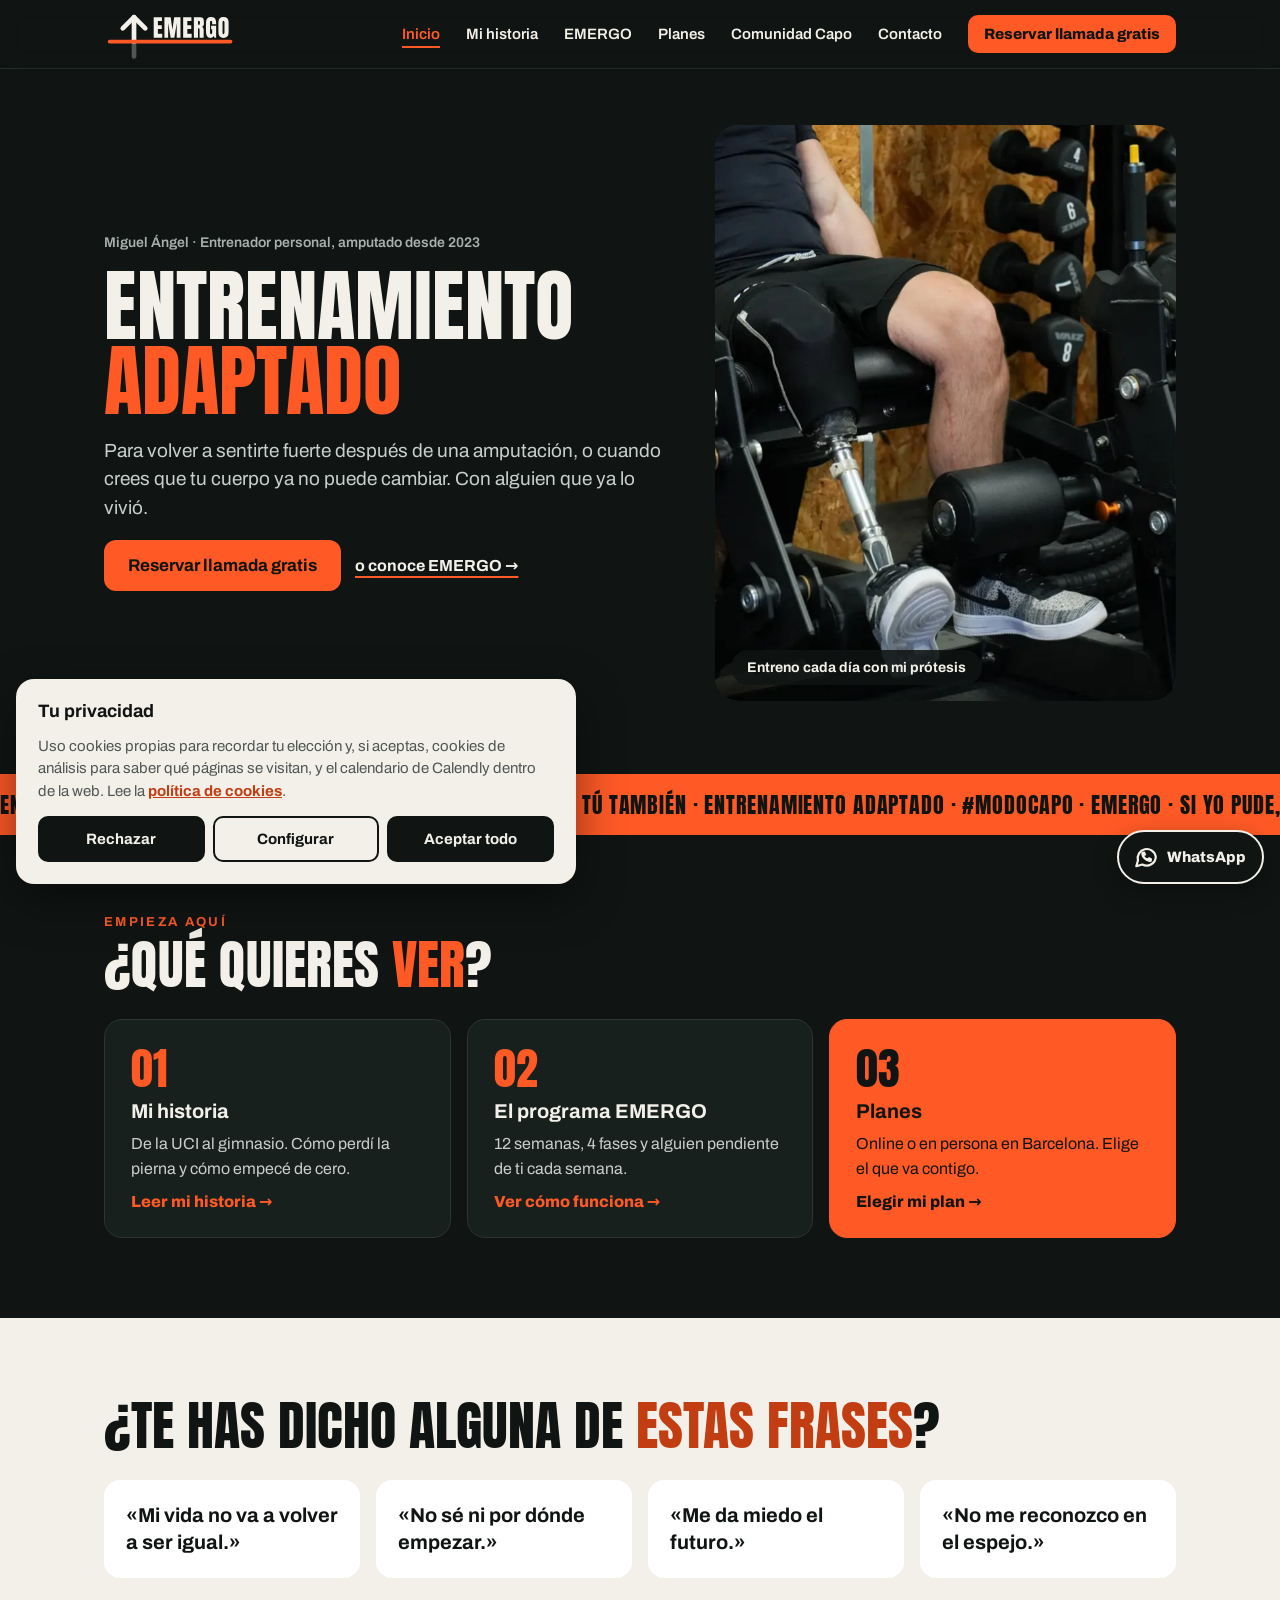
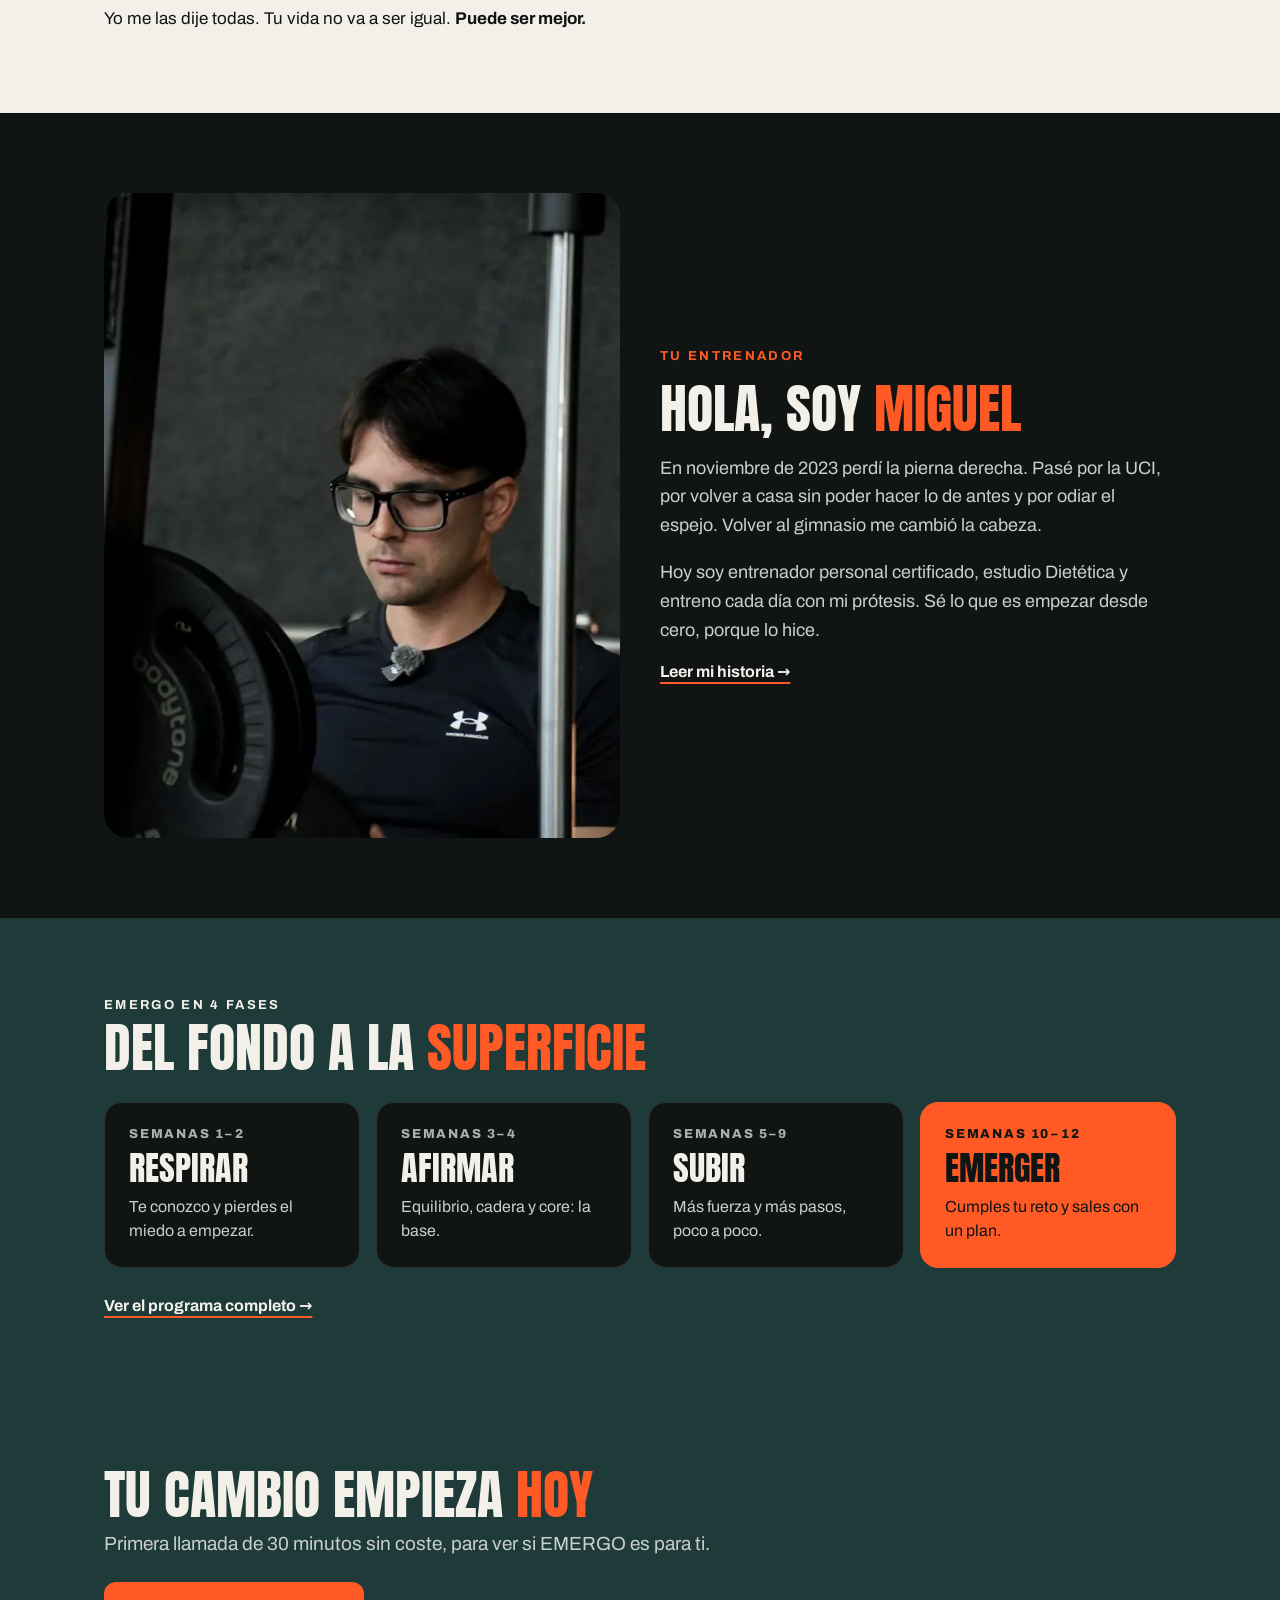
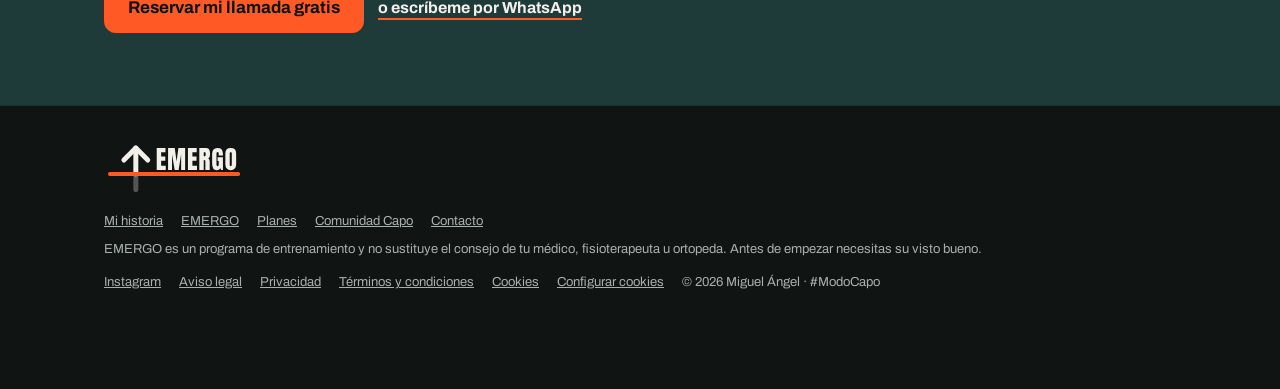
==== commit e3e551ff: "Add files via upload" ====
--- a/index.html
+++ b/index.html
@@ -5,19 +5,34 @@
   <meta name="viewport" content="width=device-width, initial-scale=1">
   <title>Miguel Ángel · Entrenamiento adaptado | EMERGO</title>
   <meta name="description" content="Entrenamiento online adaptado para volver a sentirte fuerte después de una amputación. EMERGO: 12 semanas con Miguel Ángel, entrenador personal amputado.">
+  <meta name="robots" content="index, follow, max-image-preview:large">
   <meta name="theme-color" content="#101513">
+  <meta name="author" content="Miguel Ángel Simone">
   <link rel="canonical" href="https://miguelsimone.es/">
+  <meta property="og:site_name" content="Miguel Ángel · EMERGO">
   <meta property="og:title" content="Miguel Ángel · Entrenamiento adaptado | EMERGO">
   <meta property="og:description" content="Entrenamiento online adaptado para volver a sentirte fuerte después de una amputación. EMERGO: 12 semanas con Miguel Ángel, entrenador personal amputado.">
   <meta property="og:type" content="website">
   <meta property="og:locale" content="es_ES">
   <meta property="og:url" content="https://miguelsimone.es/">
   <meta property="og:image" content="https://miguelsimone.es/compartir.jpg">
+  <meta property="og:image:width" content="1200">
+  <meta property="og:image:height" content="630">
+  <meta property="og:image:alt" content="EMERGO · Entrenamiento adaptado con Miguel Ángel">
   <meta name="twitter:card" content="summary_large_image">
+  <meta name="twitter:image" content="https://miguelsimone.es/compartir.jpg">
+  <link rel="icon" href="/favicon.ico" sizes="any">
   <link rel="icon" href="/favicon.svg" type="image/svg+xml">
+  <link rel="icon" href="/favicon-32.png" type="image/png" sizes="32x32">
   <link rel="apple-touch-icon" href="/apple-touch-icon.png">
+  <link rel="preload" href="/anton-400.woff2" as="font" type="font/woff2" crossorigin>
+  <link rel="preload" href="/archivo-400.woff2" as="font" type="font/woff2" crossorigin>
+  <link rel="preload" as="image" href="/portada-700.webp" imagesrcset="/portada-700.webp 700w, /portada-1300.webp 1300w" imagesizes="(max-width: 880px) 100vw, 45vw" fetchpriority="high">
   <link rel="stylesheet" href="/estilos.css">
   <script>document.documentElement.classList.add('js');</script>
+  <script type="application/ld+json">
+  {"@context":"https://schema.org","@type":"ProfessionalService","name":"EMERGO · Miguel Ángel","url":"https://miguelsimone.es/","image":"https://miguelsimone.es/compartir.jpg","description":"Entrenamiento online y presencial adaptado para personas con amputación o que quieren recuperar su cuerpo.","areaServed":["ES","Barcelona"],"founder":{"@type":"Person","name":"Miguel Ángel Simone","jobTitle":"Entrenador personal"},"sameAs":["https://www.instagram.com/miguelsimone_/"]}
+  </script>
 </head>
 <body>
   <header class="menu">
@@ -28,7 +43,7 @@
       </button>
       <nav class="menu__enlaces" id="menu-enlaces" aria-label="Principal">
         <a href="/" aria-current="page">Inicio</a><a href="/historia">Mi historia</a><a href="/emergo">EMERGO</a><a href="/planes">Planes</a><a href="/comunidad">Comunidad Capo</a><a href="/contacto">Contacto</a>
-        <a href="/contacto" class="menu__cta" data-calendly="llamada" target="_blank" rel="noopener">Reservar llamada</a>
+        <a href="/contacto" class="menu__cta" data-calendly="llamada" target="_blank" rel="noopener">Reservar llamada gratis</a>
       </nav>
     </div>
   </header>
@@ -40,11 +55,11 @@
       <p class="texto-grande a-sube d3">Para volver a sentirte fuerte después de una amputación, o cuando crees que tu cuerpo ya no puede cambiar. Con alguien que ya lo vivió.</p>
       <div class="fila a-sube d4">
         <a href="/contacto" class="btn btn--naranja boton a-brillo" data-calendly="llamada" target="_blank" rel="noopener">Reservar llamada gratis</a>
-        <a href="/emergo" class="btn btn--borde boton">Conocer EMERGO</a>
+        <a href="/emergo" class="enlace-texto">o conoce EMERGO →</a>
       </div>
     </div>
     <div class="hero__foto a-zoom">
-      <img src="/portada.jpg" alt="Miguel entrenando en la máquina de cuádriceps con su prótesis de pierna" width="1300" height="1950" fetchpriority="high">
+      <picture><source type="image/webp" srcset="/portada-700.webp 700w, /portada-1300.webp 1300w" sizes="(max-width: 880px) 100vw, 45vw"><img src="/portada.jpg" alt="Miguel entrenando en la máquina de cuádriceps con su prótesis de pierna" width="1300" height="1950" fetchpriority="high" decoding="async"></picture>
       <span class="hero__sello">Entreno cada día con mi prótesis</span>
     </div>
   </section>
@@ -76,13 +91,13 @@
   </section>
 
   <section class="ancho seccion-80 rejilla-2">
-    <div class="foto-redonda revela"><img src="/miguel.jpg" alt="Miguel Ángel entrenando en el gimnasio" width="1100" height="1650" loading="lazy"></div>
+    <div class="foto-redonda revela"><picture><source type="image/webp" srcset="/miguel-600.webp 600w, /miguel-1100.webp 1100w" sizes="(max-width: 880px) 100vw, 45vw"><img src="/miguel.jpg" alt="Miguel Ángel entrenando en el gimnasio" width="1100" height="1650" loading="lazy" decoding="async"></picture></div>
     <div class="pila-18">
       <span class="etiqueta naranja">TU ENTRENADOR</span>
       <h2 class="titulo-l revela">Hola, soy <span class="naranja">Miguel</span></h2>
       <p class="texto-18 revela">En noviembre de 2023 perdí la pierna derecha. Pasé por la UCI, por volver a casa sin poder hacer lo de antes y por odiar el espejo. Volver al gimnasio me cambió la cabeza.</p>
       <p class="texto-18 revela">Hoy soy entrenador personal certificado, estudio Dietética y entreno cada día con mi prótesis. Sé lo que es empezar desde cero, porque lo hice.</p>
-      <div class="fila"><a href="/historia" class="btn btn--borde boton">Leer mi historia</a></div>
+      <div class="fila"><a href="/historia" class="enlace-texto">Leer mi historia →</a></div>
     </div>
   </section>
 
@@ -95,7 +110,7 @@
         <div class="fase revela"><span>SEMANAS 5–9</span><strong>Subir</strong><p>Más fuerza y más pasos, poco a poco.</p></div>
         <div class="fase fase--final revela"><span>SEMANAS 10–12</span><strong>Emerger</strong><p>Cumples tu reto y sales con un plan.</p></div>
       </div>
-      <div class="fila"><a href="/emergo" class="btn btn--naranja boton">Ver el programa completo</a></div>
+      <div class="fila"><a href="/emergo" class="enlace-texto">Ver el programa completo →</a></div>
     </div>
   </section>
   <section class="banda-cta">
@@ -106,7 +121,7 @@
       </div>
       <div class="fila">
         <a href="/contacto" class="btn btn--naranja boton a-brillo" data-calendly="llamada" target="_blank" rel="noopener">Reservar mi llamada gratis</a>
-        <a href="/contacto" class="btn btn--borde boton" data-whatsapp="Hola Miguel, CAPO" target="_blank" rel="noopener">WhatsApp</a>
+        <a href="/contacto" class="enlace-texto" data-whatsapp="Hola Miguel, CAPO" target="_blank" rel="noopener">o escríbeme por WhatsApp</a>
       </div>
     </div>
   </section>
@@ -116,14 +131,16 @@
       <img src="/logo-emergo.svg" alt="EMERGO" width="140" height="64">
       <nav class="pie__legal" aria-label="Páginas"><a href="/historia">Mi historia</a><a href="/emergo">EMERGO</a><a href="/planes">Planes</a><a href="/comunidad">Comunidad Capo</a><a href="/contacto">Contacto</a></nav>
       <span>EMERGO es un programa de entrenamiento y no sustituye el consejo de tu médico, fisioterapeuta u ortopeda. Antes de empezar necesitas su visto bueno.</span>
-      <nav class="pie__legal" aria-label="Legal"><a href="https://instagram.com/miguelangel96sc" target="_blank" rel="noopener">Instagram</a><a href="/aviso-legal">Aviso legal</a><a href="/privacidad">Privacidad</a><span>© 2026 Miguel Ángel · #ModoCapo</span></nav>
+      <nav class="pie__legal" aria-label="Legal"><a href="https://www.instagram.com/miguelsimone_/" target="_blank" rel="noopener">Instagram</a><a href="/aviso-legal">Aviso legal</a><a href="/privacidad">Privacidad</a><a href="/terminos">Términos y condiciones</a><a href="/cookies">Cookies</a><button type="button" class="pie__boton" data-abrir-cookies>Configurar cookies</button><span>© 2026 Miguel Ángel · #ModoCapo</span></nav>
     </div>
   </footer>
 
+  <aside aria-label="Contacto rápido">
   <a href="/contacto" class="wa-flotante boton" data-whatsapp="Hola Miguel, CAPO" target="_blank" rel="noopener" aria-label="Escribir a Miguel por WhatsApp">
     <svg width="26" height="26" viewBox="0 0 24 24" fill="none" stroke="currentColor" stroke-width="2" stroke-linecap="round" stroke-linejoin="round" aria-hidden="true"><path d="M21 11.5a8.4 8.4 0 0 1-12.4 7.4L3 20.5l1.6-5.4A8.4 8.4 0 1 1 21 11.5z"/><path d="M9 9.5c.3 2 2.5 4.3 4.8 4.8l1-1.1 1.8.8-.4 1.6c-3.5.5-8-3.9-7.5-7.5L10.3 8l.8 1.8z"/></svg>
     <span>WhatsApp</span>
   </a>
+  </aside>
 
   <script src="/config.js"></script>
   <script src="/app.js" defer></script>
--- a/estilos.css
+++ b/estilos.css
@@ -5,13 +5,12 @@
    Letras:  Anton (títulos) + Archivo (texto)
    ========================================================= */
 
-/* Tipografías metidas dentro de este archivo (sin Google Fonts ni carpetas) */
-@font-face { font-family: 'Anton'; src: url('[data-uri]') format('woff2'); font-weight: 400; font-display: swap; }
-@font-face { font-family: 'Archivo'; src: url('[data-uri]') format('woff2'); font-weight: 400; font-display: swap; }
-@font-face { font-family: 'Archivo'; src: url('[data-uri]') format('woff2'); font-weight: 500; font-display: swap; }
-@font-face { font-family: 'Archivo'; src: url('[data-uri]') format('woff2'); font-weight: 600; font-display: swap; }
-@font-face { font-family: 'Archivo'; src: url('[data-uri]') format('woff2'); font-weight: 700; font-display: swap; }
-@font-face { font-family: 'Archivo'; src: url('[data-uri]') format('woff2'); font-weight: 800; font-display: swap; }
+/* Tipografías alojadas en la propia web (sin Google Fonts) */
+@font-face { font-family: 'Anton'; src: url('/anton-400.woff2') format('woff2'); font-weight: 400; font-display: swap; }
+@font-face { font-family: 'Archivo'; src: url('/archivo-400.woff2') format('woff2'); font-weight: 400 500; font-display: swap; }
+@font-face { font-family: 'Archivo'; src: url('/archivo-600.woff2') format('woff2'); font-weight: 600; font-display: swap; }
+@font-face { font-family: 'Archivo'; src: url('/archivo-700.woff2') format('woff2'); font-weight: 700; font-display: swap; }
+@font-face { font-family: 'Archivo'; src: url('/archivo-800.woff2') format('woff2'); font-weight: 800; font-display: swap; }
 
 :root {
   --fondo: #101513;
@@ -180,11 +179,11 @@
 .wa-flotante {
   position: fixed; right: 16px; bottom: 16px; z-index: 50;
   display: inline-flex; align-items: center; gap: 8px;
-  background: var(--brasa); color: var(--fondo); text-decoration: none;
+  background: var(--fondo); color: var(--hueso); border: 2px solid var(--hueso); text-decoration: none;
   font-weight: 800; font-size: 15px; padding: 12px 16px 12px 14px; border-radius: 999px;
   box-shadow: 0 8px 24px rgba(0, 0, 0, .35);
 }
-.wa-flotante:hover { color: var(--fondo); }
+.wa-flotante:hover { color: var(--fondo); background: var(--hueso); }
 @media (max-width: 420px) { .wa-flotante span { display: none; } .wa-flotante { padding: 14px; } }
 footer .pie { padding-bottom: 96px; }
 
@@ -301,6 +300,39 @@
 .banda-cta { background: var(--profundo); }
 .banda-cta .ancho { padding-top: 72px; padding-bottom: 72px; display: flex; flex-wrap: wrap; justify-content: space-between; align-items: center; gap: 24px; }
 
+/* ---------- Ayudas ---------- */
+.solo-lectores { position: absolute !important; width: 1px; height: 1px; padding: 0; margin: -1px; overflow: hidden; clip: rect(0 0 0 0); white-space: nowrap; border: 0; }
+.enlace-texto { color: var(--hueso); font-weight: 700; font-size: 16px; text-decoration: underline; text-decoration-color: var(--brasa); text-decoration-thickness: 2px; text-underline-offset: 5px; }
+.enlace-texto:hover { color: var(--brasa); }
+.fondo-hueso .enlace-texto { color: var(--fondo); }
+.enlace-claro { color: var(--hueso); text-decoration-color: var(--brasa); text-underline-offset: 4px; }
+.caja--naranja h3, .caja--naranja { color: var(--fondo); }
+.pie__boton { background: none; border: 0; padding: 0; color: var(--piedra); font: inherit; text-decoration: underline; cursor: pointer; }
+.pie__boton:hover { color: var(--hueso); }
+
+.tabla-caja { overflow-x: auto; margin: 12px 0; }
+.tabla { width: 100%; border-collapse: collapse; font-size: 15px; min-width: 620px; }
+.tabla th, .tabla td { text-align: left; padding: 10px 12px; border-bottom: 1px solid #2C3532; vertical-align: top; color: #C9CFCC; }
+.tabla th { color: var(--hueso); border-bottom: 2px solid var(--brasa); }
+.legal ol { color: #C9CFCC; }
+.legal a { color: var(--hueso); text-decoration-color: var(--brasa); text-underline-offset: 3px; }
+
+/* ---------- Banner de cookies ---------- */
+.cookies { position: fixed; left: 16px; right: 16px; bottom: 16px; z-index: 100; max-width: 560px; background: var(--hueso); color: var(--fondo); border-radius: 18px; padding: 22px; box-shadow: 0 16px 48px rgba(0, 0, 0, .45); display: flex; flex-direction: column; gap: 14px; }
+.cookies[hidden] { display: none; }
+.cookies h2 { font-size: 18px; }
+.cookies p { font-size: 15px; line-height: 1.5; color: var(--gris-texto); }
+.cookies p a { color: var(--brasa-oscura); font-weight: 700; }
+.cookies__botones { display: grid; grid-template-columns: repeat(3, minmax(0, 1fr)); gap: 8px; }
+.cookies__botones button, .cookies__guardar { min-height: 46px; border-radius: 10px; font: inherit; font-weight: 700; font-size: 15px; cursor: pointer; border: 2px solid var(--fondo); background: var(--fondo); color: var(--hueso); padding: 0 10px; }
+.cookies__botones .cookies__alt { background: transparent; color: var(--fondo); }
+.cookies__opciones { display: flex; flex-direction: column; gap: 10px; border-top: 1px solid #D6CFC2; padding-top: 12px; }
+.cookies__opciones[hidden] { display: none; }
+.cookies__opcion { display: flex; gap: 12px; align-items: flex-start; font-size: 15px; line-height: 1.45; }
+.cookies__opcion input { width: 22px; height: 22px; margin: 1px 0 0; accent-color: var(--brasa-oscura); flex-shrink: 0; }
+.cookies__opcion span { color: var(--gris-texto); display: block; font-size: 14px; }
+@media (max-width: 480px) { .cookies { left: 8px; right: 8px; bottom: 8px; } .cookies__botones { grid-template-columns: 1fr; } }
+
 /* =========================================================
    ANIMACIONES
    ========================================================= */
@@ -316,6 +348,9 @@
 .a-sube { animation: subir .8s cubic-bezier(.2, .7, .2, 1) both; }
 .d1 { animation-delay: .15s; } .d2 { animation-delay: .3s; } .d3 { animation-delay: .45s; } .d4 { animation-delay: .6s; }
 .a-zoom { animation: zoom 6s ease-out both; }
+.hero__foto.a-zoom { animation: none; }
+.hero__foto.a-zoom img { animation: zoom 6s ease-out both; }
+body { overflow-x: clip; }
 .a-emerge { animation: emerge 2.4s cubic-bezier(.2, .7, .2, 1) infinite; }
 .a-flota { display: inline-block; animation: flota 1.6s ease-in-out infinite; }
 .a-brillo { animation: brillo 2.4s ease-out infinite; }
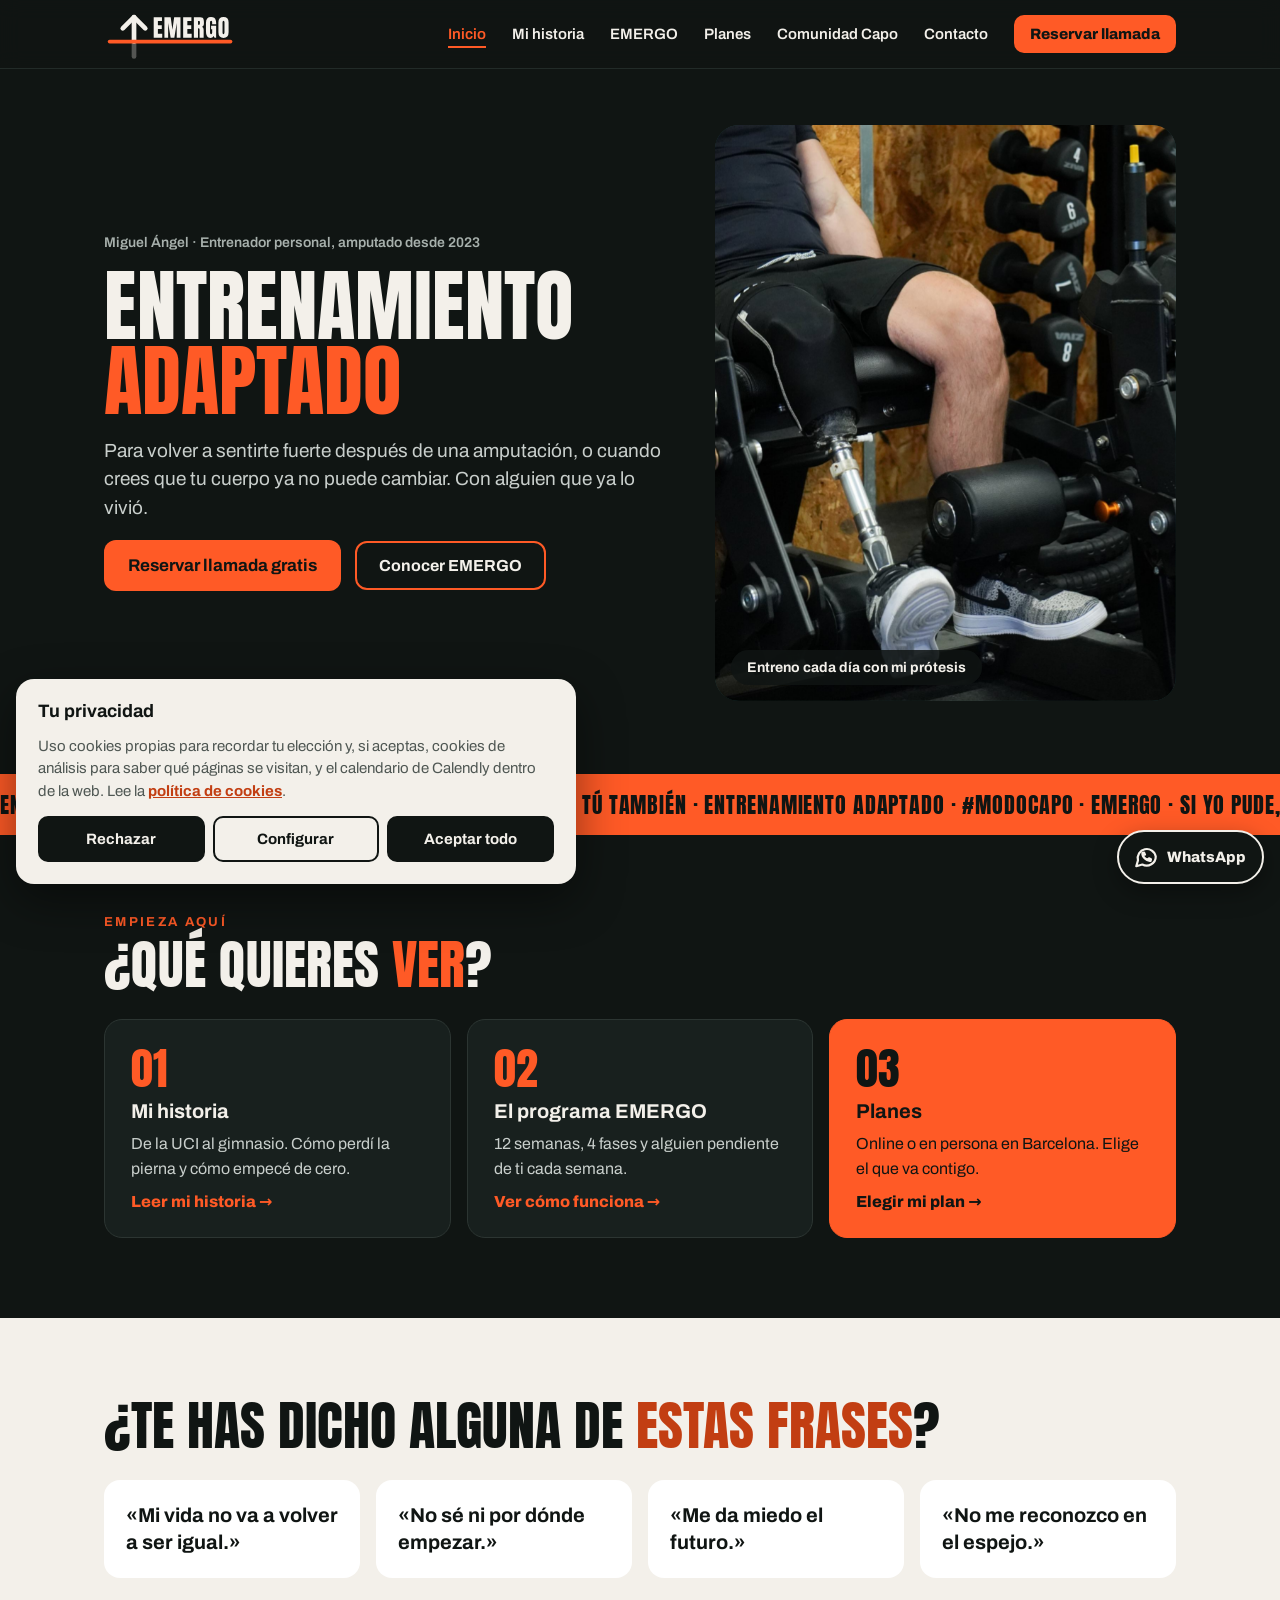
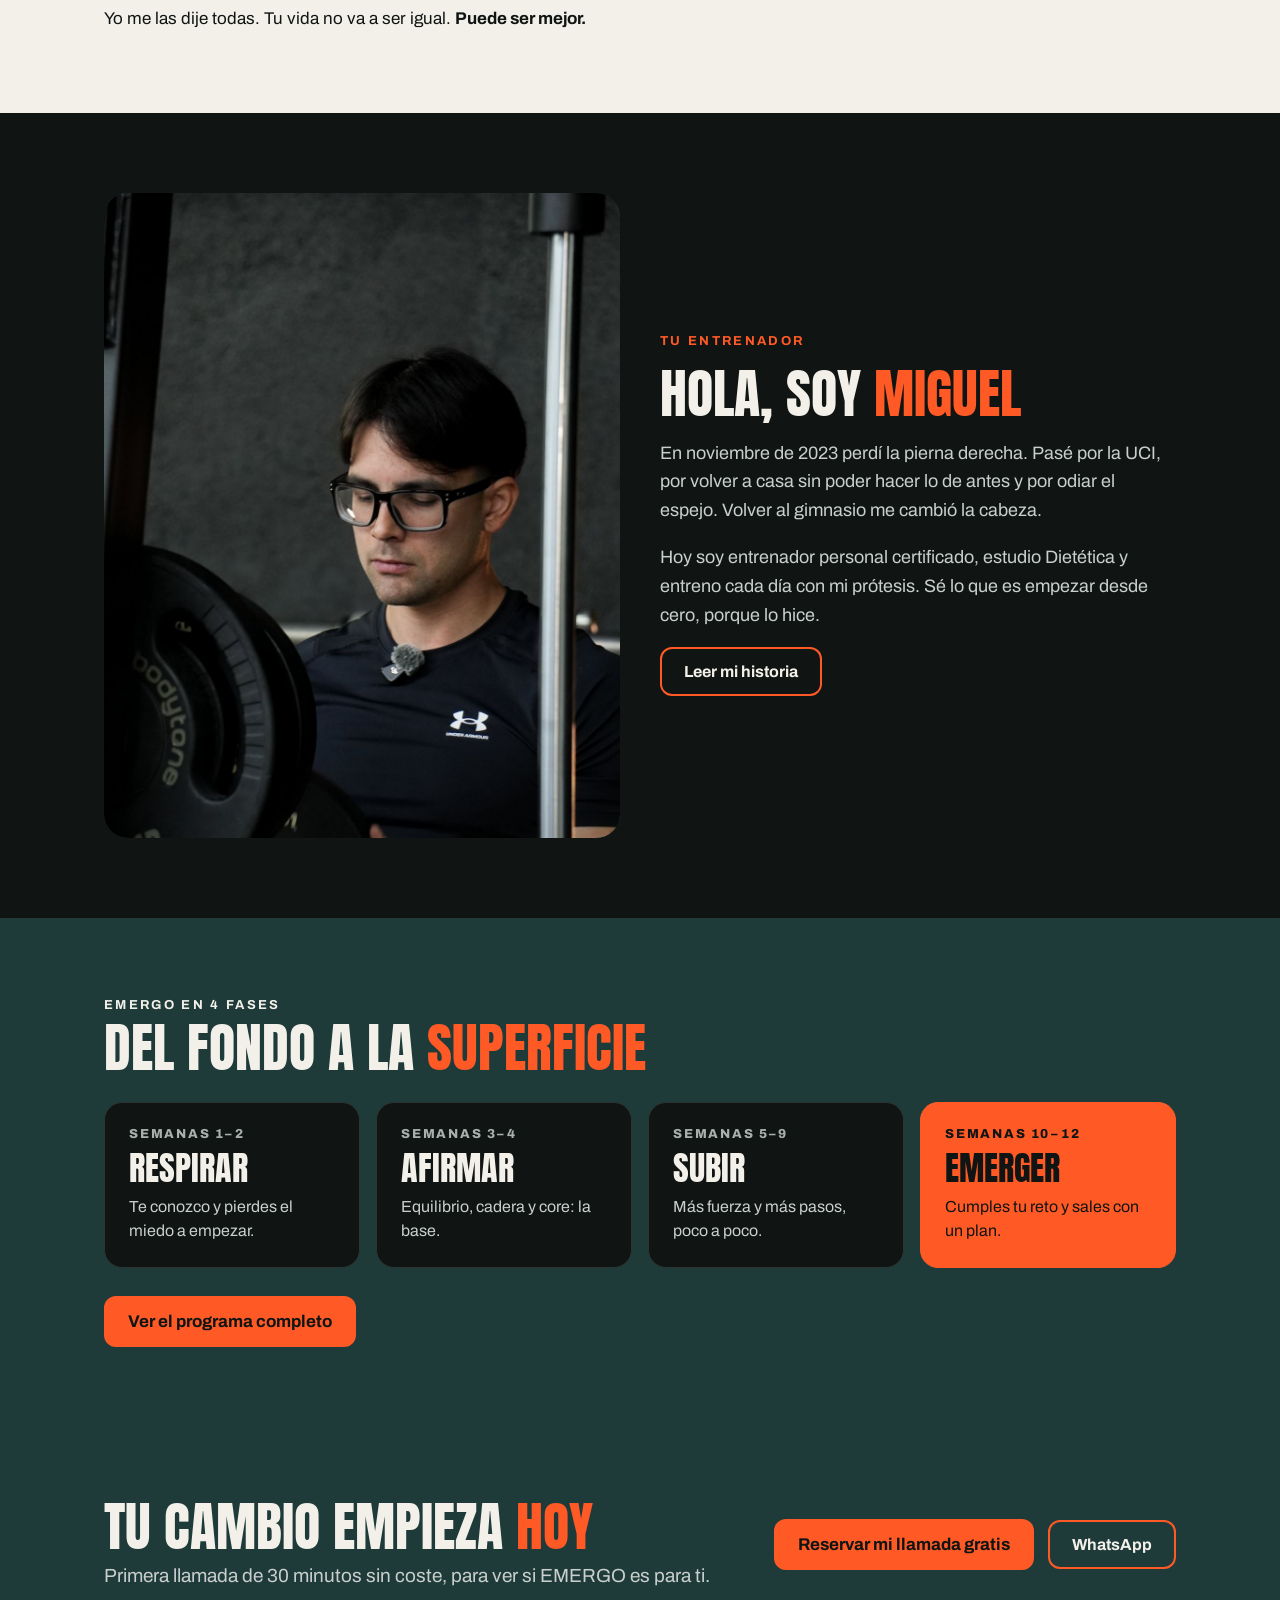
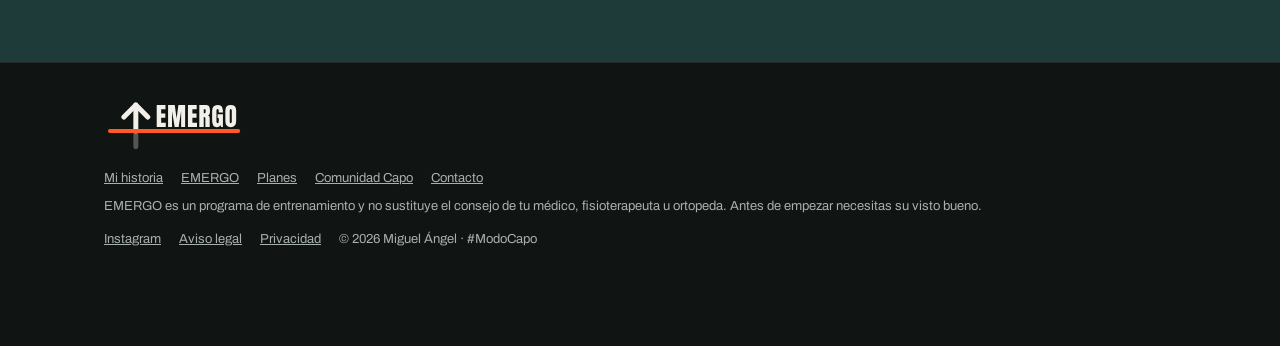
==== commit d4ff6fdc: "Add files via upload" ====
--- a/index.html
+++ b/index.html
@@ -5,34 +5,19 @@
   <meta name="viewport" content="width=device-width, initial-scale=1">
   <title>Miguel Ángel · Entrenamiento adaptado | EMERGO</title>
   <meta name="description" content="Entrenamiento online adaptado para volver a sentirte fuerte después de una amputación. EMERGO: 12 semanas con Miguel Ángel, entrenador personal amputado.">
-  <meta name="robots" content="index, follow, max-image-preview:large">
   <meta name="theme-color" content="#101513">
-  <meta name="author" content="Miguel Ángel Simone">
   <link rel="canonical" href="https://miguelsimone.es/">
-  <meta property="og:site_name" content="Miguel Ángel · EMERGO">
   <meta property="og:title" content="Miguel Ángel · Entrenamiento adaptado | EMERGO">
   <meta property="og:description" content="Entrenamiento online adaptado para volver a sentirte fuerte después de una amputación. EMERGO: 12 semanas con Miguel Ángel, entrenador personal amputado.">
   <meta property="og:type" content="website">
   <meta property="og:locale" content="es_ES">
   <meta property="og:url" content="https://miguelsimone.es/">
   <meta property="og:image" content="https://miguelsimone.es/compartir.jpg">
-  <meta property="og:image:width" content="1200">
-  <meta property="og:image:height" content="630">
-  <meta property="og:image:alt" content="EMERGO · Entrenamiento adaptado con Miguel Ángel">
   <meta name="twitter:card" content="summary_large_image">
-  <meta name="twitter:image" content="https://miguelsimone.es/compartir.jpg">
-  <link rel="icon" href="/favicon.ico" sizes="any">
   <link rel="icon" href="/favicon.svg" type="image/svg+xml">
-  <link rel="icon" href="/favicon-32.png" type="image/png" sizes="32x32">
   <link rel="apple-touch-icon" href="/apple-touch-icon.png">
-  <link rel="preload" href="/anton-400.woff2" as="font" type="font/woff2" crossorigin>
-  <link rel="preload" href="/archivo-400.woff2" as="font" type="font/woff2" crossorigin>
-  <link rel="preload" as="image" href="/portada-700.webp" imagesrcset="/portada-700.webp 700w, /portada-1300.webp 1300w" imagesizes="(max-width: 880px) 100vw, 45vw" fetchpriority="high">
   <link rel="stylesheet" href="/estilos.css">
   <script>document.documentElement.classList.add('js');</script>
-  <script type="application/ld+json">
-  {"@context":"https://schema.org","@type":"ProfessionalService","name":"EMERGO · Miguel Ángel","url":"https://miguelsimone.es/","image":"https://miguelsimone.es/compartir.jpg","description":"Entrenamiento online y presencial adaptado para personas con amputación o que quieren recuperar su cuerpo.","areaServed":["ES","Barcelona"],"founder":{"@type":"Person","name":"Miguel Ángel Simone","jobTitle":"Entrenador personal"},"sameAs":["https://www.instagram.com/miguelsimone_/"]}
-  </script>
 </head>
 <body>
   <header class="menu">
@@ -43,7 +28,7 @@
       </button>
       <nav class="menu__enlaces" id="menu-enlaces" aria-label="Principal">
         <a href="/" aria-current="page">Inicio</a><a href="/historia">Mi historia</a><a href="/emergo">EMERGO</a><a href="/planes">Planes</a><a href="/comunidad">Comunidad Capo</a><a href="/contacto">Contacto</a>
-        <a href="/contacto" class="menu__cta" data-calendly="llamada" target="_blank" rel="noopener">Reservar llamada gratis</a>
+        <a href="/contacto" class="menu__cta" data-calendly="llamada" target="_blank" rel="noopener">Reservar llamada</a>
       </nav>
     </div>
   </header>
@@ -55,11 +40,11 @@
       <p class="texto-grande a-sube d3">Para volver a sentirte fuerte después de una amputación, o cuando crees que tu cuerpo ya no puede cambiar. Con alguien que ya lo vivió.</p>
       <div class="fila a-sube d4">
         <a href="/contacto" class="btn btn--naranja boton a-brillo" data-calendly="llamada" target="_blank" rel="noopener">Reservar llamada gratis</a>
-        <a href="/emergo" class="enlace-texto">o conoce EMERGO →</a>
+        <a href="/emergo" class="btn btn--borde boton">Conocer EMERGO</a>
       </div>
     </div>
     <div class="hero__foto a-zoom">
-      <picture><source type="image/webp" srcset="/portada-700.webp 700w, /portada-1300.webp 1300w" sizes="(max-width: 880px) 100vw, 45vw"><img src="/portada.jpg" alt="Miguel entrenando en la máquina de cuádriceps con su prótesis de pierna" width="1300" height="1950" fetchpriority="high" decoding="async"></picture>
+      <img src="/portada.jpg" alt="Miguel entrenando en la máquina de cuádriceps con su prótesis de pierna" width="1300" height="1950" fetchpriority="high">
       <span class="hero__sello">Entreno cada día con mi prótesis</span>
     </div>
   </section>
@@ -91,13 +76,13 @@
   </section>
 
   <section class="ancho seccion-80 rejilla-2">
-    <div class="foto-redonda revela"><picture><source type="image/webp" srcset="/miguel-600.webp 600w, /miguel-1100.webp 1100w" sizes="(max-width: 880px) 100vw, 45vw"><img src="/miguel.jpg" alt="Miguel Ángel entrenando en el gimnasio" width="1100" height="1650" loading="lazy" decoding="async"></picture></div>
+    <div class="foto-redonda revela"><img src="/miguel.jpg" alt="Miguel Ángel entrenando en el gimnasio" width="1100" height="1650" loading="lazy"></div>
     <div class="pila-18">
       <span class="etiqueta naranja">TU ENTRENADOR</span>
       <h2 class="titulo-l revela">Hola, soy <span class="naranja">Miguel</span></h2>
       <p class="texto-18 revela">En noviembre de 2023 perdí la pierna derecha. Pasé por la UCI, por volver a casa sin poder hacer lo de antes y por odiar el espejo. Volver al gimnasio me cambió la cabeza.</p>
       <p class="texto-18 revela">Hoy soy entrenador personal certificado, estudio Dietética y entreno cada día con mi prótesis. Sé lo que es empezar desde cero, porque lo hice.</p>
-      <div class="fila"><a href="/historia" class="enlace-texto">Leer mi historia →</a></div>
+      <div class="fila"><a href="/historia" class="btn btn--borde boton">Leer mi historia</a></div>
     </div>
   </section>
 
@@ -110,7 +95,7 @@
         <div class="fase revela"><span>SEMANAS 5–9</span><strong>Subir</strong><p>Más fuerza y más pasos, poco a poco.</p></div>
         <div class="fase fase--final revela"><span>SEMANAS 10–12</span><strong>Emerger</strong><p>Cumples tu reto y sales con un plan.</p></div>
       </div>
-      <div class="fila"><a href="/emergo" class="enlace-texto">Ver el programa completo →</a></div>
+      <div class="fila"><a href="/emergo" class="btn btn--naranja boton">Ver el programa completo</a></div>
     </div>
   </section>
   <section class="banda-cta">
@@ -121,7 +106,7 @@
       </div>
       <div class="fila">
         <a href="/contacto" class="btn btn--naranja boton a-brillo" data-calendly="llamada" target="_blank" rel="noopener">Reservar mi llamada gratis</a>
-        <a href="/contacto" class="enlace-texto" data-whatsapp="Hola Miguel, CAPO" target="_blank" rel="noopener">o escríbeme por WhatsApp</a>
+        <a href="/contacto" class="btn btn--borde boton" data-whatsapp="Hola Miguel, CAPO" target="_blank" rel="noopener">WhatsApp</a>
       </div>
     </div>
   </section>
@@ -131,16 +116,14 @@
       <img src="/logo-emergo.svg" alt="EMERGO" width="140" height="64">
       <nav class="pie__legal" aria-label="Páginas"><a href="/historia">Mi historia</a><a href="/emergo">EMERGO</a><a href="/planes">Planes</a><a href="/comunidad">Comunidad Capo</a><a href="/contacto">Contacto</a></nav>
       <span>EMERGO es un programa de entrenamiento y no sustituye el consejo de tu médico, fisioterapeuta u ortopeda. Antes de empezar necesitas su visto bueno.</span>
-      <nav class="pie__legal" aria-label="Legal"><a href="https://www.instagram.com/miguelsimone_/" target="_blank" rel="noopener">Instagram</a><a href="/aviso-legal">Aviso legal</a><a href="/privacidad">Privacidad</a><a href="/terminos">Términos y condiciones</a><a href="/cookies">Cookies</a><button type="button" class="pie__boton" data-abrir-cookies>Configurar cookies</button><span>© 2026 Miguel Ángel · #ModoCapo</span></nav>
+      <nav class="pie__legal" aria-label="Legal"><a href="https://instagram.com/miguelangel96sc" target="_blank" rel="noopener">Instagram</a><a href="/aviso-legal">Aviso legal</a><a href="/privacidad">Privacidad</a><span>© 2026 Miguel Ángel · #ModoCapo</span></nav>
     </div>
   </footer>
 
-  <aside aria-label="Contacto rápido">
   <a href="/contacto" class="wa-flotante boton" data-whatsapp="Hola Miguel, CAPO" target="_blank" rel="noopener" aria-label="Escribir a Miguel por WhatsApp">
     <svg width="26" height="26" viewBox="0 0 24 24" fill="none" stroke="currentColor" stroke-width="2" stroke-linecap="round" stroke-linejoin="round" aria-hidden="true"><path d="M21 11.5a8.4 8.4 0 0 1-12.4 7.4L3 20.5l1.6-5.4A8.4 8.4 0 1 1 21 11.5z"/><path d="M9 9.5c.3 2 2.5 4.3 4.8 4.8l1-1.1 1.8.8-.4 1.6c-3.5.5-8-3.9-7.5-7.5L10.3 8l.8 1.8z"/></svg>
     <span>WhatsApp</span>
   </a>
-  </aside>
 
   <script src="/config.js"></script>
   <script src="/app.js" defer></script>
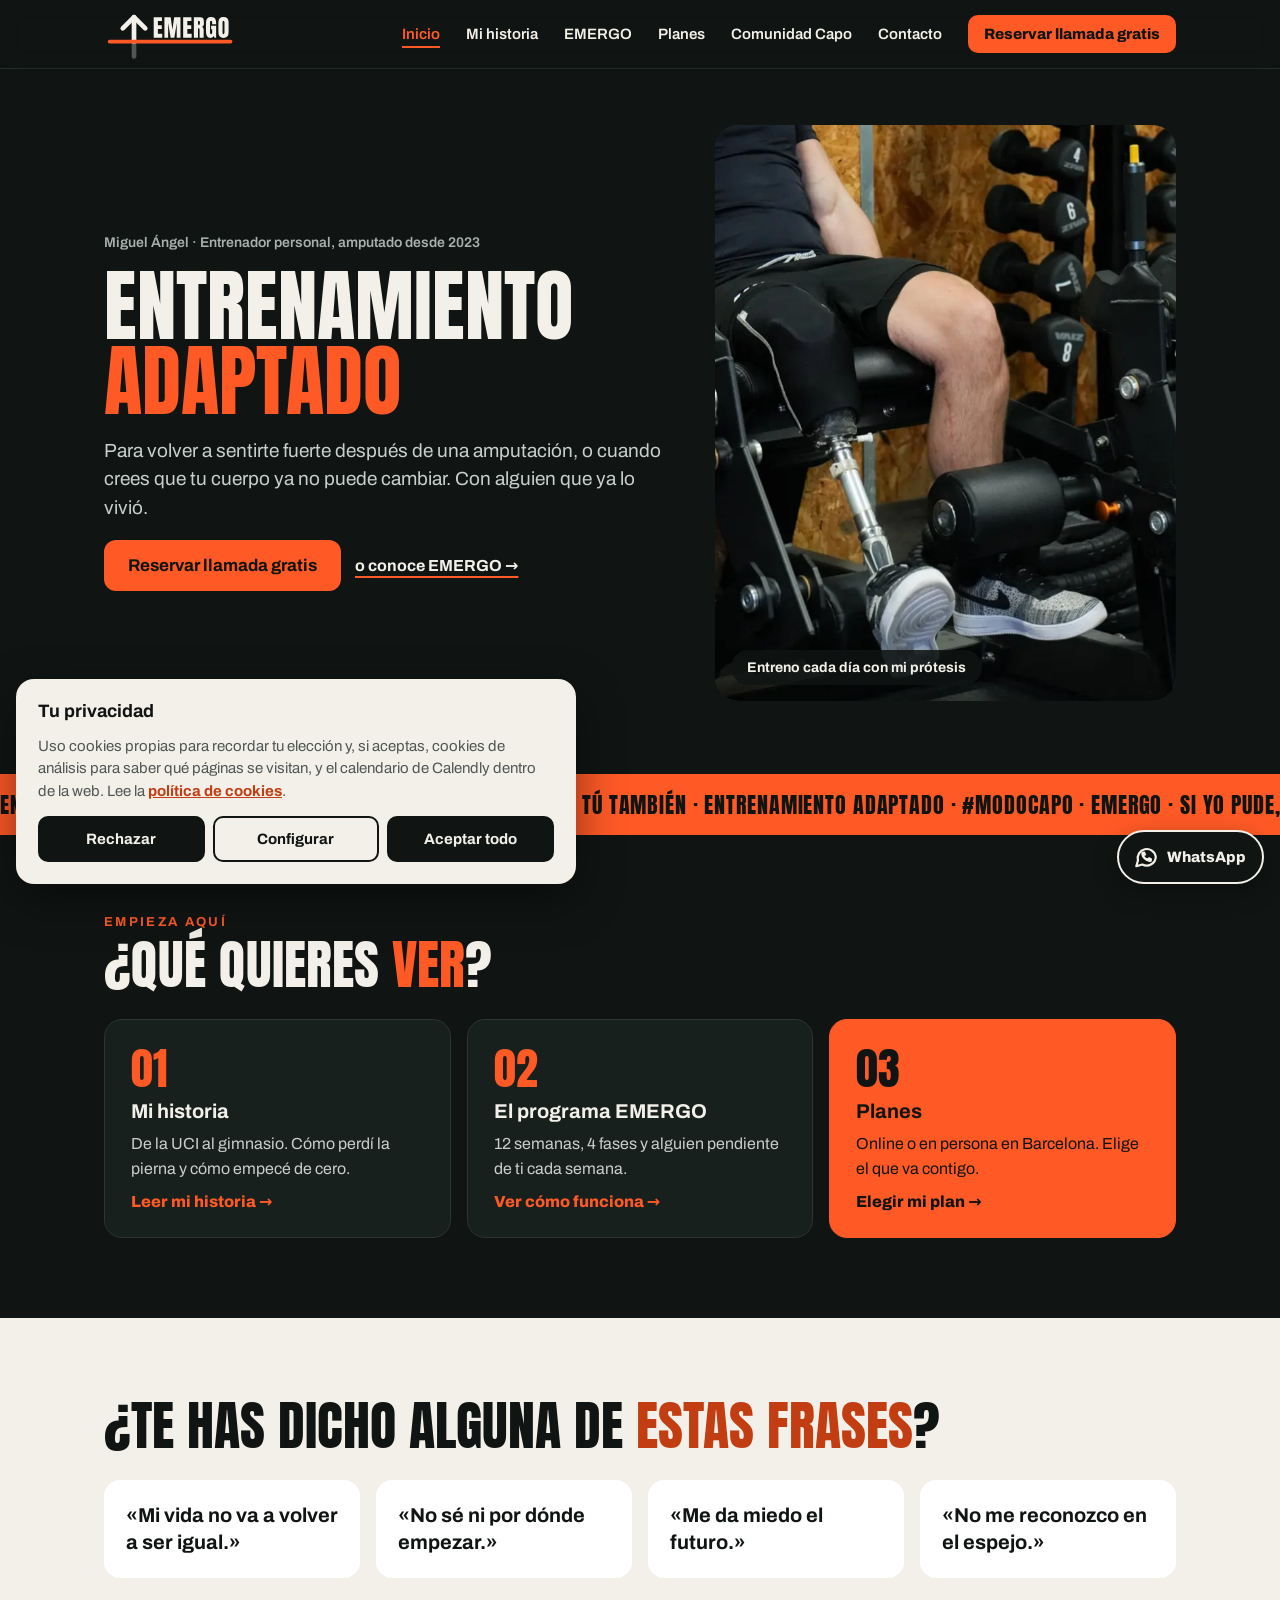
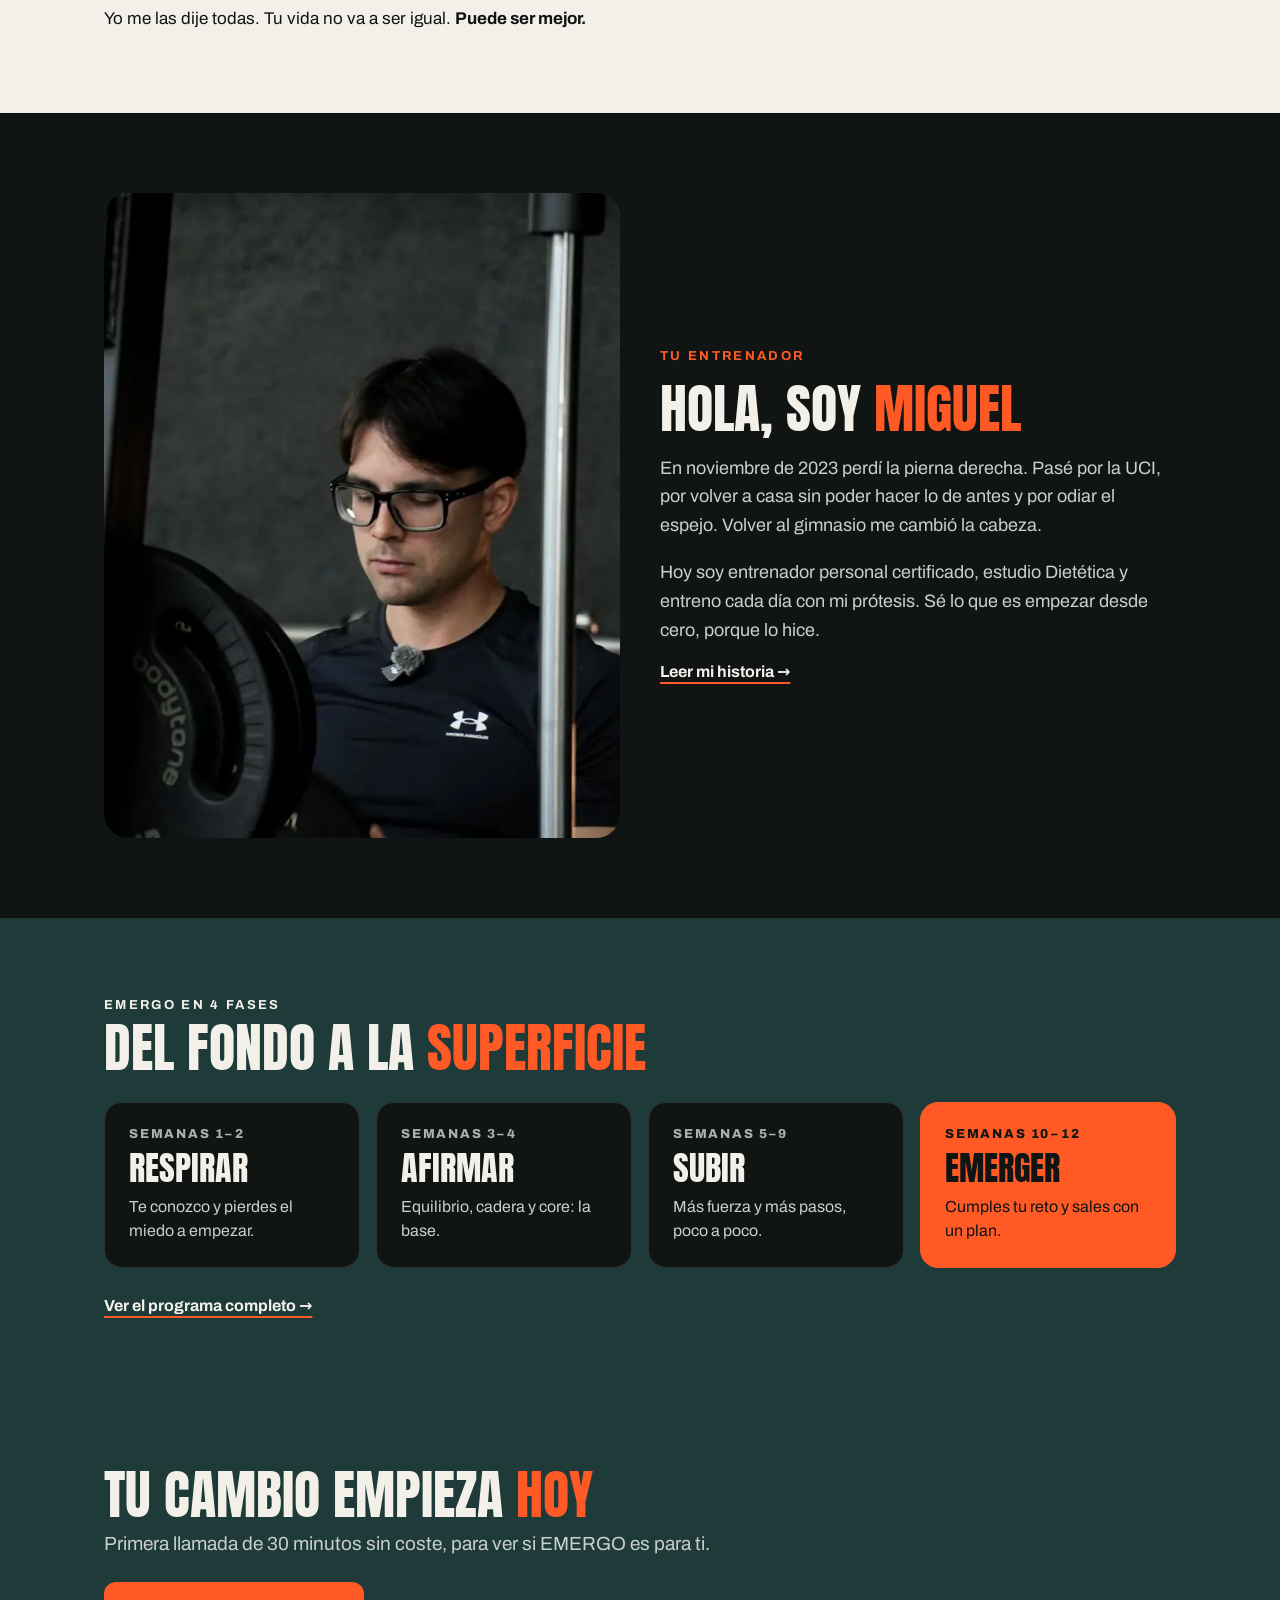
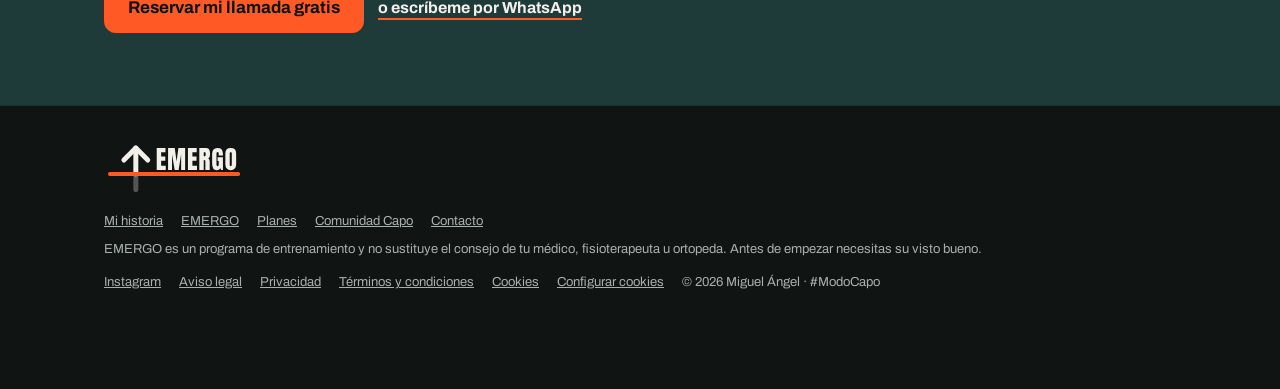
==== commit ffcb168f: "Add files via upload" ====
--- a/index.html
+++ b/index.html
@@ -5,19 +5,34 @@
   <meta name="viewport" content="width=device-width, initial-scale=1">
   <title>Miguel Ángel · Entrenamiento adaptado | EMERGO</title>
   <meta name="description" content="Entrenamiento online adaptado para volver a sentirte fuerte después de una amputación. EMERGO: 12 semanas con Miguel Ángel, entrenador personal amputado.">
+  <meta name="robots" content="index, follow, max-image-preview:large">
   <meta name="theme-color" content="#101513">
+  <meta name="author" content="Miguel Ángel Simone">
   <link rel="canonical" href="https://miguelsimone.es/">
+  <meta property="og:site_name" content="Miguel Ángel · EMERGO">
   <meta property="og:title" content="Miguel Ángel · Entrenamiento adaptado | EMERGO">
   <meta property="og:description" content="Entrenamiento online adaptado para volver a sentirte fuerte después de una amputación. EMERGO: 12 semanas con Miguel Ángel, entrenador personal amputado.">
   <meta property="og:type" content="website">
   <meta property="og:locale" content="es_ES">
   <meta property="og:url" content="https://miguelsimone.es/">
   <meta property="og:image" content="https://miguelsimone.es/compartir.jpg">
+  <meta property="og:image:width" content="1200">
+  <meta property="og:image:height" content="630">
+  <meta property="og:image:alt" content="EMERGO · Entrenamiento adaptado con Miguel Ángel">
   <meta name="twitter:card" content="summary_large_image">
+  <meta name="twitter:image" content="https://miguelsimone.es/compartir.jpg">
+  <link rel="icon" href="/favicon.ico" sizes="any">
   <link rel="icon" href="/favicon.svg" type="image/svg+xml">
+  <link rel="icon" href="/favicon-32.png" type="image/png" sizes="32x32">
   <link rel="apple-touch-icon" href="/apple-touch-icon.png">
+  <link rel="preload" href="/anton-400.woff2" as="font" type="font/woff2" crossorigin>
+  <link rel="preload" href="/archivo-400.woff2" as="font" type="font/woff2" crossorigin>
+  <link rel="preload" as="image" href="/portada-700.webp" imagesrcset="/portada-700.webp 700w, /portada-1300.webp 1300w" imagesizes="(max-width: 880px) 100vw, 45vw" fetchpriority="high">
   <link rel="stylesheet" href="/estilos.css">
   <script>document.documentElement.classList.add('js');</script>
+  <script type="application/ld+json">
+  {"@context":"https://schema.org","@type":"ProfessionalService","name":"EMERGO · Miguel Ángel","url":"https://miguelsimone.es/","image":"https://miguelsimone.es/compartir.jpg","description":"Entrenamiento online y presencial adaptado para personas con amputación o que quieren recuperar su cuerpo.","areaServed":["ES","Barcelona"],"founder":{"@type":"Person","name":"Miguel Ángel Simone","jobTitle":"Entrenador personal"},"sameAs":["https://www.instagram.com/miguelsimone_/"]}
+  </script>
 </head>
 <body>
   <header class="menu">
@@ -28,7 +43,7 @@
       </button>
       <nav class="menu__enlaces" id="menu-enlaces" aria-label="Principal">
         <a href="/" aria-current="page">Inicio</a><a href="/historia">Mi historia</a><a href="/emergo">EMERGO</a><a href="/planes">Planes</a><a href="/comunidad">Comunidad Capo</a><a href="/contacto">Contacto</a>
-        <a href="/contacto" class="menu__cta" data-calendly="llamada" target="_blank" rel="noopener">Reservar llamada</a>
+        <a href="/contacto" class="menu__cta" data-calendly="llamada" target="_blank" rel="noopener">Reservar llamada gratis</a>
       </nav>
     </div>
   </header>
@@ -40,11 +55,11 @@
       <p class="texto-grande a-sube d3">Para volver a sentirte fuerte después de una amputación, o cuando crees que tu cuerpo ya no puede cambiar. Con alguien que ya lo vivió.</p>
       <div class="fila a-sube d4">
         <a href="/contacto" class="btn btn--naranja boton a-brillo" data-calendly="llamada" target="_blank" rel="noopener">Reservar llamada gratis</a>
-        <a href="/emergo" class="btn btn--borde boton">Conocer EMERGO</a>
+        <a href="/emergo" class="enlace-texto">o conoce EMERGO →</a>
       </div>
     </div>
     <div class="hero__foto a-zoom">
-      <img src="/portada.jpg" alt="Miguel entrenando en la máquina de cuádriceps con su prótesis de pierna" width="1300" height="1950" fetchpriority="high">
+      <picture><source type="image/webp" srcset="/portada-700.webp 700w, /portada-1300.webp 1300w" sizes="(max-width: 880px) 100vw, 45vw"><img src="/portada.jpg" alt="Miguel entrenando en la máquina de cuádriceps con su prótesis de pierna" width="1300" height="1950" fetchpriority="high" decoding="async"></picture>
       <span class="hero__sello">Entreno cada día con mi prótesis</span>
     </div>
   </section>
@@ -76,13 +91,13 @@
   </section>
 
   <section class="ancho seccion-80 rejilla-2">
-    <div class="foto-redonda revela"><img src="/miguel.jpg" alt="Miguel Ángel entrenando en el gimnasio" width="1100" height="1650" loading="lazy"></div>
+    <div class="foto-redonda revela"><picture><source type="image/webp" srcset="/miguel-600.webp 600w, /miguel-1100.webp 1100w" sizes="(max-width: 880px) 100vw, 45vw"><img src="/miguel.jpg" alt="Miguel Ángel entrenando en el gimnasio" width="1100" height="1650" loading="lazy" decoding="async"></picture></div>
     <div class="pila-18">
       <span class="etiqueta naranja">TU ENTRENADOR</span>
       <h2 class="titulo-l revela">Hola, soy <span class="naranja">Miguel</span></h2>
       <p class="texto-18 revela">En noviembre de 2023 perdí la pierna derecha. Pasé por la UCI, por volver a casa sin poder hacer lo de antes y por odiar el espejo. Volver al gimnasio me cambió la cabeza.</p>
       <p class="texto-18 revela">Hoy soy entrenador personal certificado, estudio Dietética y entreno cada día con mi prótesis. Sé lo que es empezar desde cero, porque lo hice.</p>
-      <div class="fila"><a href="/historia" class="btn btn--borde boton">Leer mi historia</a></div>
+      <div class="fila"><a href="/historia" class="enlace-texto">Leer mi historia →</a></div>
     </div>
   </section>
 
@@ -95,7 +110,7 @@
         <div class="fase revela"><span>SEMANAS 5–9</span><strong>Subir</strong><p>Más fuerza y más pasos, poco a poco.</p></div>
         <div class="fase fase--final revela"><span>SEMANAS 10–12</span><strong>Emerger</strong><p>Cumples tu reto y sales con un plan.</p></div>
       </div>
-      <div class="fila"><a href="/emergo" class="btn btn--naranja boton">Ver el programa completo</a></div>
+      <div class="fila"><a href="/emergo" class="enlace-texto">Ver el programa completo →</a></div>
     </div>
   </section>
   <section class="banda-cta">
@@ -106,7 +121,7 @@
       </div>
       <div class="fila">
         <a href="/contacto" class="btn btn--naranja boton a-brillo" data-calendly="llamada" target="_blank" rel="noopener">Reservar mi llamada gratis</a>
-        <a href="/contacto" class="btn btn--borde boton" data-whatsapp="Hola Miguel, CAPO" target="_blank" rel="noopener">WhatsApp</a>
+        <a href="/contacto" class="enlace-texto" data-whatsapp="Hola Miguel, CAPO" target="_blank" rel="noopener">o escríbeme por WhatsApp</a>
       </div>
     </div>
   </section>
@@ -116,14 +131,16 @@
       <img src="/logo-emergo.svg" alt="EMERGO" width="140" height="64">
       <nav class="pie__legal" aria-label="Páginas"><a href="/historia">Mi historia</a><a href="/emergo">EMERGO</a><a href="/planes">Planes</a><a href="/comunidad">Comunidad Capo</a><a href="/contacto">Contacto</a></nav>
       <span>EMERGO es un programa de entrenamiento y no sustituye el consejo de tu médico, fisioterapeuta u ortopeda. Antes de empezar necesitas su visto bueno.</span>
-      <nav class="pie__legal" aria-label="Legal"><a href="https://instagram.com/miguelangel96sc" target="_blank" rel="noopener">Instagram</a><a href="/aviso-legal">Aviso legal</a><a href="/privacidad">Privacidad</a><span>© 2026 Miguel Ángel · #ModoCapo</span></nav>
+      <nav class="pie__legal" aria-label="Legal"><a href="https://www.instagram.com/miguelsimone_/" target="_blank" rel="noopener">Instagram</a><a href="/aviso-legal">Aviso legal</a><a href="/privacidad">Privacidad</a><a href="/terminos">Términos y condiciones</a><a href="/cookies">Cookies</a><button type="button" class="pie__boton" data-abrir-cookies>Configurar cookies</button><span>© 2026 Miguel Ángel · #ModoCapo</span></nav>
     </div>
   </footer>
 
+  <aside aria-label="Contacto rápido">
   <a href="/contacto" class="wa-flotante boton" data-whatsapp="Hola Miguel, CAPO" target="_blank" rel="noopener" aria-label="Escribir a Miguel por WhatsApp">
     <svg width="26" height="26" viewBox="0 0 24 24" fill="none" stroke="currentColor" stroke-width="2" stroke-linecap="round" stroke-linejoin="round" aria-hidden="true"><path d="M21 11.5a8.4 8.4 0 0 1-12.4 7.4L3 20.5l1.6-5.4A8.4 8.4 0 1 1 21 11.5z"/><path d="M9 9.5c.3 2 2.5 4.3 4.8 4.8l1-1.1 1.8.8-.4 1.6c-3.5.5-8-3.9-7.5-7.5L10.3 8l.8 1.8z"/></svg>
     <span>WhatsApp</span>
   </a>
+  </aside>
 
   <script src="/config.js"></script>
   <script src="/app.js" defer></script>
